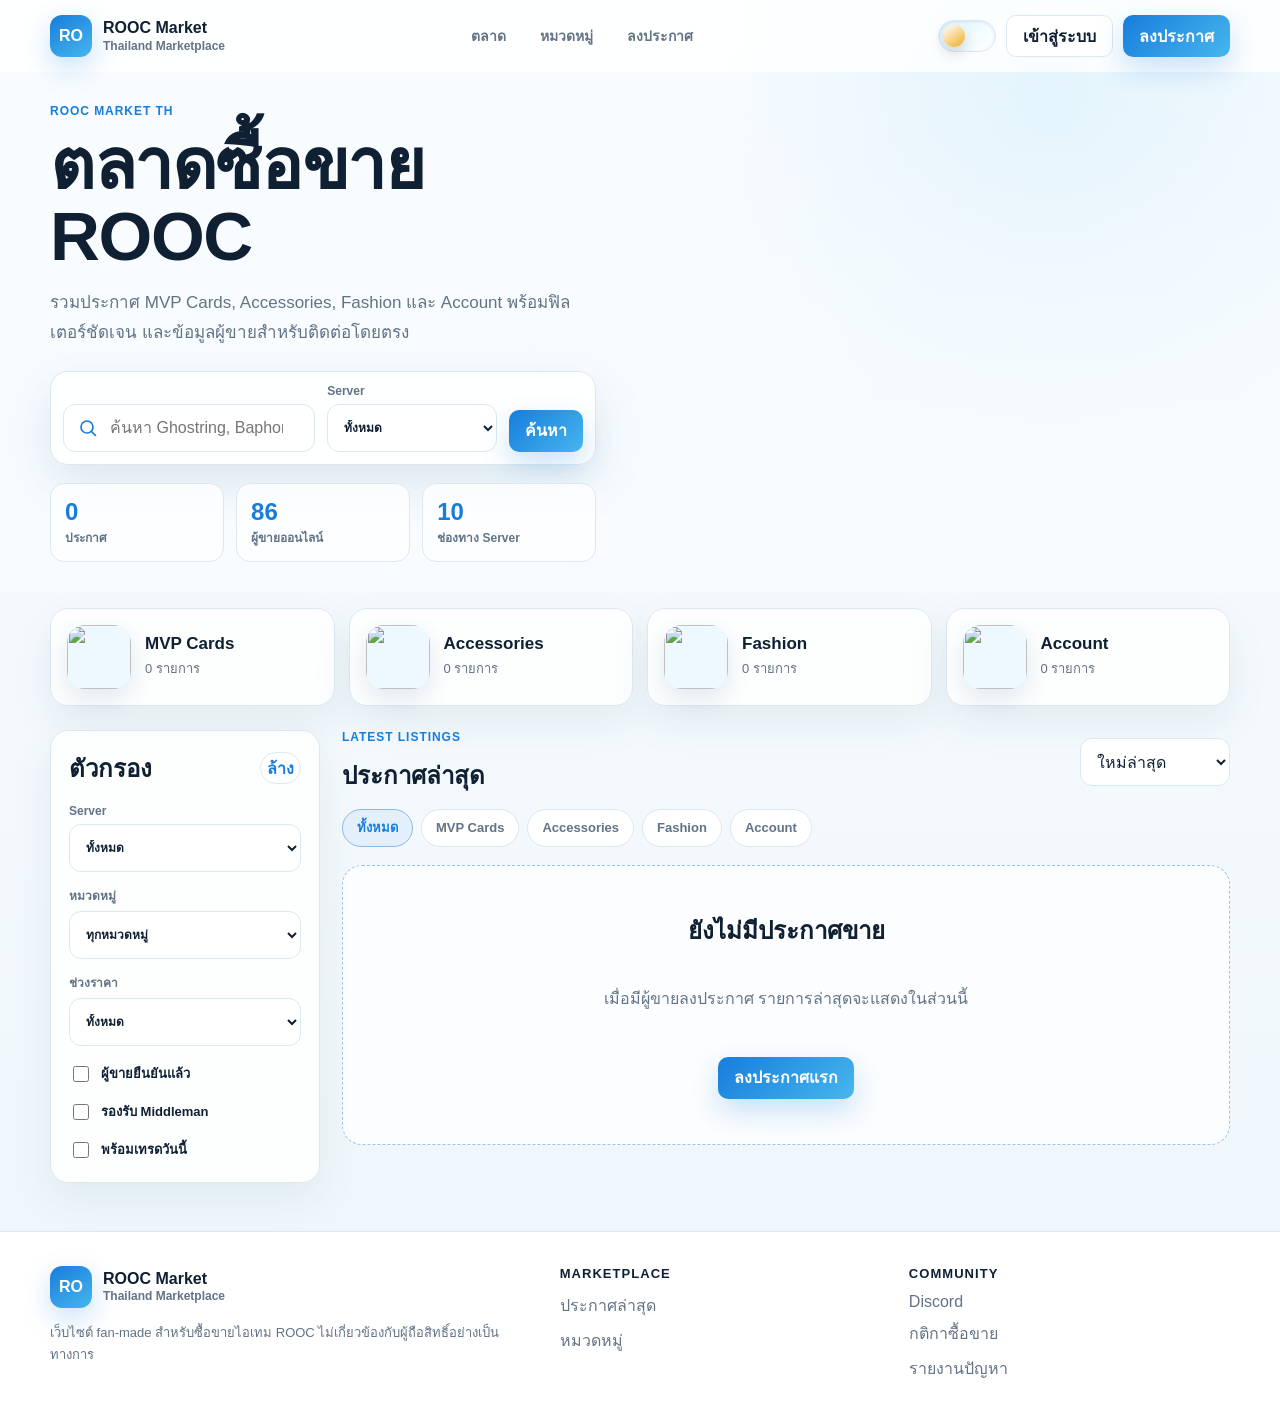
==== index.html @ ad2dd891 "Add files via upload" ====
<!doctype html>
<html lang="th">
  <head>
    <meta charset="UTF-8" />
    <meta name="viewport" content="width=device-width, initial-scale=1.0" />
    <meta
      name="description"
      content="ROOC Market TH ตลาดกลางซื้อขายไอเทม Ragnarok Origin Classic สำหรับผู้เล่นไทย"
    />
    <title>ROOC Market TH</title>
    <link rel="stylesheet" href="styles.css" />
    <script src="https://cdn.jsdelivr.net/npm/@supabase/supabase-js@2"></script>
    <script src="supabase-config.js"></script>
  </head>
  <body>
    <header class="site-header">
      <nav class="shell nav">
        <a class="brand" href="#" aria-label="ROOC Market TH">
          <span class="brand-mark">RO</span>
          <span>
            <strong>ROOC Market</strong>
            <small>Thailand Marketplace</small>
          </span>
        </a>

        <div class="nav-links" aria-label="เมนูหลัก">
          <a href="#market">ตลาด</a>
          <a href="#categories">หมวดหมู่</a>
          <a href="post.html">ลงประกาศ</a>
          <a class="my-listings-link" href="my-listings.html" hidden>ประกาศของฉัน</a>
          <a class="admin-link" href="admin.html" hidden>Admin</a>
        </div>

        <div class="nav-actions">
          <label class="theme-switch" aria-label="สลับโหมดสว่างและมืด">
            <input id="themeToggle" type="checkbox" />
            <span class="switch-track">
              <span class="switch-ball"></span>
            </span>
          </label>
          <a class="btn btn-light auth-link" href="login.html">เข้าสู่ระบบ</a>
          <a class="btn btn-primary" href="post.html">ลงประกาศ</a>
        </div>
      </nav>
    </header>

    <main>
      <section class="hero">
        <div class="shell hero-grid">
          <div class="hero-copy">
            <p class="eyebrow">ROOC Market TH</p>
            <h1>ตลาดซื้อขาย ROOC</h1>
            <p class="lead">
              รวมประกาศ MVP Cards, Accessories, Fashion และ Account พร้อมฟิลเตอร์ชัดเจน
              และข้อมูลผู้ขายสำหรับติดต่อโดยตรง
            </p>

            <form class="search-card" action="#" aria-label="ค้นหาประกาศ">
              <div class="search-input">
                <svg viewBox="0 0 24 24" aria-hidden="true">
                  <path d="m21 21-4.4-4.4M10.8 18a7.2 7.2 0 1 1 0-14.4 7.2 7.2 0 0 1 0 14.4Z" />
                </svg>
                <input id="marketSearch" type="search" placeholder="ค้นหา Ghostring, Baphomet, Angel Wing..." />
              </div>

              <label>
                Server
                <select id="heroServerFilter">
                  <option>ทั้งหมด</option>
                  <option>Prontera 1</option>
                  <option>Prontera 2</option>
                  <option>Prontera 3</option>
                  <option>Prontera 4</option>
                  <option>Prontera 5</option>
                  <option>Prontera 6</option>
                  <option>Prontera 7</option>
                  <option>Prontera 8</option>
                  <option>Prontera 9</option>
                  <option>Prontera 10</option>
                  <option>Geffen 1</option>
                  <option>Geffen 2</option>
                  <option>Geffen 3</option>
                  <option>Geffen 4</option>
                  <option>Geffen 5</option>
                  <option>Geffen 6</option>
                  <option>Geffen 7</option>
                  <option>Geffen 8</option>
                  <option>Geffen 9</option>
                  <option>Geffen 10</option>
                </select>
              </label>

              <button class="btn btn-primary" type="submit">ค้นหา</button>
            </form>

            <div class="trust-row" aria-label="สถิติตลาด">
              <div>
                <strong id="totalListingCount">0</strong>
                <span>ประกาศ</span>
              </div>
              <div>
                <strong>86</strong>
                <span>ผู้ขายออนไลน์</span>
              </div>
              <div>
                <strong>10</strong>
                <span>ช่องทาง Server</span>
              </div>
            </div>
          </div>

          <div class="hero-art" aria-hidden="true"></div>
        </div>
      </section>

      <section class="shell sold-strip" id="soldListings" aria-label="รายการที่ขายออกแล้ว" hidden>
        <div class="sold-strip-head">
          <div>
            <p class="eyebrow">Sold Listings</p>
            <h2>ขายออกแล้ว</h2>
          </div>
          <span id="soldListingCount">0 รายการ</span>
        </div>
        <div class="sold-scroller" id="soldListingScroller"></div>
      </section>

      <section class="shell category-row" id="categories" aria-label="หมวดหมู่สินค้า">
        <article>
          <span class="category-icon">
            <img src="assets/category-icons/mvp-c.png" alt="" />
          </span>
          <div>
            <h2>MVP Cards</h2>
            <p><span id="mvpListingCount">0</span> รายการ</p>
          </div>
        </article>
        <article>
          <span class="category-icon">
            <img src="assets/category-icons/accessories-a.png" alt="" />
          </span>
          <div>
            <h2>Accessories</h2>
            <p><span id="accessoriesListingCount">0</span> รายการ</p>
          </div>
        </article>
        <article>
          <span class="category-icon">
            <img src="assets/category-icons/fashion-c.png" alt="" />
          </span>
          <div>
            <h2>Fashion</h2>
            <p><span id="fashionListingCount">0</span> รายการ</p>
          </div>
        </article>
        <article>
          <span class="category-icon">
            <img src="assets/category-icons/account-b.png" alt="" />
          </span>
          <div>
            <h2>Account</h2>
            <p><span id="accountListingCount">0</span> รายการ</p>
          </div>
        </article>
      </section>

      <section class="shell market-layout" id="market">
        <aside class="filters">
          <div class="panel-head">
            <h2>ตัวกรอง</h2>
            <button id="resetFilters" type="button">ล้าง</button>
          </div>

          <label>
            Server
            <select id="sidebarServerFilter">
              <option>ทั้งหมด</option>
              <option>Prontera 1</option>
              <option>Prontera 2</option>
              <option>Prontera 3</option>
              <option>Prontera 4</option>
              <option>Prontera 5</option>
              <option>Prontera 6</option>
              <option>Prontera 7</option>
              <option>Prontera 8</option>
              <option>Prontera 9</option>
              <option>Prontera 10</option>
              <option>Geffen 1</option>
              <option>Geffen 2</option>
              <option>Geffen 3</option>
              <option>Geffen 4</option>
              <option>Geffen 5</option>
              <option>Geffen 6</option>
              <option>Geffen 7</option>
              <option>Geffen 8</option>
              <option>Geffen 9</option>
              <option>Geffen 10</option>
            </select>
          </label>

          <label>
            หมวดหมู่
            <select id="categoryFilter">
              <option value="all">ทุกหมวดหมู่</option>
              <option value="mvp">MVP Cards</option>
              <option value="accessories">Accessories</option>
              <option value="fashion">Fashion</option>
              <option value="account">Account</option>
            </select>
          </label>

          <label>
            ช่วงราคา
            <select id="priceFilter">
              <option value="all">ทั้งหมด</option>
              <option value="under-1000">ต่ำกว่า ฿1,000</option>
              <option value="1000-3000">฿1,000 - ฿3,000</option>
              <option value="over-3000">มากกว่า ฿3,000</option>
            </select>
          </label>

          <div class="check-list">
            <label><input id="verifiedFilter" type="checkbox" /> ผู้ขายยืนยันแล้ว</label>
            <label><input id="middlemanFilter" type="checkbox" /> รองรับ Middleman</label>
            <label><input id="readyFilter" type="checkbox" /> พร้อมเทรดวันนี้</label>
          </div>
        </aside>

        <section class="listings">
          <div class="section-head">
            <div>
              <p class="eyebrow">Latest Listings</p>
              <h2>ประกาศล่าสุด</h2>
            </div>
            <select id="sortFilter" aria-label="เรียงลำดับ">
              <option value="newest">ใหม่ล่าสุด</option>
              <option value="price-low">ราคาต่ำสุด</option>
              <option value="price-high">ราคาสูงสุด</option>
            </select>
          </div>

          <div class="market-tabs" aria-label="เลือกหมวดประกาศ">
            <button class="is-active" type="button" data-category="all">ทั้งหมด</button>
            <button type="button" data-category="mvp">MVP Cards</button>
            <button type="button" data-category="accessories">Accessories</button>
            <button type="button" data-category="fashion">Fashion</button>
            <button type="button" data-category="account">Account</button>
          </div>

          <div class="listing-grid" id="latestListingGrid"></div>

          <div class="empty-state" id="latestEmptyState">
            <h3>ยังไม่มีประกาศขาย</h3>
            <p>เมื่อมีผู้ขายลงประกาศ รายการล่าสุดจะแสดงในส่วนนี้</p>
            <a class="btn btn-primary" href="post.html">ลงประกาศแรก</a>
          </div>
        </section>
      </section>

          </main>

    <div class="contact-modal" id="sellerContactModal" hidden>
      <div class="contact-modal-backdrop" data-close-contact></div>
      <section class="contact-modal-card" role="dialog" aria-modal="true" aria-labelledby="sellerContactTitle">
        <button class="contact-modal-close" type="button" data-close-contact aria-label="ปิด">×</button>
        <p class="eyebrow">Seller Contact</p>
        <h2 id="sellerContactTitle">ติดต่อผู้ขาย</h2>
        <div class="contact-modal-item">
          <span>รายการ</span>
          <strong id="sellerContactItem">-</strong>
        </div>
        <div class="contact-modal-item">
          <span>Discord / ช่องทางติดต่อ</span>
          <a class="seller-profile-button" id="sellerContactLink" href="#" target="_blank" rel="noopener">เปิดโปรไฟล์ผู้ขาย</a>
          <strong id="sellerContactValue">-</strong>
        </div>
        <p id="sellerContactNote">ติดต่อผู้ขายโดยตรง และใช้ Middleman สำหรับดีลราคาสูง</p>
      </section>
    </div>

    <footer class="footer">
      <div class="shell footer-grid">
        <div>
          <a class="brand" href="#" aria-label="ROOC Market TH">
            <span class="brand-mark">RO</span>
            <span>
              <strong>ROOC Market</strong>
              <small>Thailand Marketplace</small>
            </span>
          </a>
          <p>เว็บไซต์ fan-made สำหรับซื้อขายไอเทม ROOC ไม่เกี่ยวข้องกับผู้ถือสิทธิ์อย่างเป็นทางการ</p>
        </div>
        <div>
          <h2>Marketplace</h2>
          <a href="#market">ประกาศล่าสุด</a>
          <a href="#categories">หมวดหมู่</a>
        </div>
        <div>
          <h2>Community</h2>
          <a href="#">Discord</a>
          <a href="#">กติกาซื้อขาย</a>
          <a href="#">รายงานปัญหา</a>
        </div>
      </div>
    </footer>
    <script>
      const categoryLabels = {
        mvp: "MVP Cards",
        accessories: "Accessories",
        fashion: "Fashion",
        account: "Account"
      };
      const appConfig = window.ROOC_SUPABASE || {};

      function getSupabaseClient() {
        const canUseSupabase = Boolean(appConfig.url && appConfig.anonKey && window.supabase);
        return canUseSupabase ? window.supabase.createClient(appConfig.url, appConfig.anonKey) : null;
      }

      async function fetchListingsFromRest(params = "select=*&active=eq.true&order=created_at.desc") {
        if (!appConfig.url || !appConfig.anonKey) {
          throw new Error("Supabase config is missing");
        }

        const response = await fetch(`${appConfig.url}/rest/v1/marketplace_listings?${params}`, {
          headers: {
            apikey: appConfig.anonKey,
            Authorization: `Bearer ${appConfig.anonKey}`
          }
        });

        if (!response.ok) {
          const detail = await response.text();
          throw new Error(detail || `Supabase REST error ${response.status}`);
        }

        return response.json();
      }

      function escapeHtml(value) {
        return String(value || "")
          .replace(/&/g, "&amp;")
          .replace(/</g, "&lt;")
          .replace(/>/g, "&gt;")
          .replace(/"/g, "&quot;")
          .replace(/'/g, "&#039;");
      }

      async function loadListingCounts(client) {
        const targets = {
          mvp: document.querySelector("#mvpListingCount"),
          accessories: document.querySelector("#accessoriesListingCount"),
          fashion: document.querySelector("#fashionListingCount"),
          account: document.querySelector("#accountListingCount")
        };
        const totalTarget = document.querySelector("#totalListingCount");

        try {
          let data = [];
          let error = null;
          if (client) {
            const result = await client
              .from("marketplace_listings")
              .select("category")
              .eq("active", true);
            data = result.data;
            error = result.error;
          } else {
            data = await fetchListingsFromRest("select=category&active=eq.true");
          }

          if (error) {
            console.warn("ROOC count load through supabase-js failed, trying REST:", error);
            data = await fetchListingsFromRest("select=category&active=eq.true");
          }

          if (client && (!data || !data.length)) {
            data = await fetchListingsFromRest("select=category&active=eq.true");
          }

          if (!data) return;

          const counts = { mvp: 0, accessories: 0, fashion: 0, account: 0 };
          data.forEach((listing) => {
            if (counts[listing.category] !== undefined) counts[listing.category] += 1;
          });

          Object.entries(targets).forEach(([category, target]) => {
            if (target) target.textContent = counts[category].toLocaleString("th-TH");
          });

          if (totalTarget) {
            totalTarget.textContent = data.length.toLocaleString("th-TH");
          }
        } catch (_error) {
          // Keep zero counts when Supabase is not reachable.
        }
      }

      async function loadLatestListings(client) {
        const grid = document.querySelector("#latestListingGrid");
        const emptyState = document.querySelector("#latestEmptyState");
        if (!grid || !emptyState) return;

        try {
          let data = [];
          let error = null;
          if (client) {
            const result = await client
              .from("marketplace_listings")
              .select("*")
              .eq("active", true)
              .order("created_at", { ascending: false })
              .limit(12);
            data = result.data;
            error = result.error;
          } else {
            data = await fetchListingsFromRest("select=*&active=eq.true&order=created_at.desc&limit=12");
          }

          if (error) {
            console.warn("ROOC listing load through supabase-js failed, trying REST:", error);
            data = await fetchListingsFromRest("select=*&active=eq.true&order=created_at.desc&limit=12");
          }

          if (client && (!data || !data.length)) {
            data = await fetchListingsFromRest("select=*&active=eq.true&order=created_at.desc&limit=12");
          }

          if (!data || !data.length) {
            grid.innerHTML = "";
            emptyState.hidden = false;
            emptyState.querySelector("h3").textContent = "ยังไม่มีประกาศขาย";
            emptyState.querySelector("p").textContent = "ไม่พบรายการที่ active = true ใน Supabase";
            console.info("ROOC listings loaded 0 rows");
            return;
          }

          console.info(`ROOC listings loaded ${data.length} rows`);

          grid.innerHTML = data.map((listing) => {
            const mediaClass = listing.category === "mvp" ? "item-media card-media" : "item-media";
            const title = listing.title || listing.item_name || "ประกาศขาย";
            const contact = listing.contact || "";
            const badges = [
              `<span>${escapeHtml(listing.server_name || "ทั้งหมด")}</span>`,
              listing.verified_seller ? '<span class="verified">Verified</span>' : "",
              listing.ready_today ? '<span class="fast">Fast Deal</span>' : "",
              listing.category === "mvp" ? '<span class="mvp">MVP</span>' : ""
            ].filter(Boolean).join("");
            const description = listing.middleman
              ? `${listing.description || ""} · รองรับ Middleman`
              : listing.description || "";

            return `
              <article class="listing-card">
                <div class="${mediaClass}">
                  <img src="${escapeHtml(listing.image_url || "assets/category-icons/mvp-c.png")}" alt="" />
                </div>
                <div class="listing-meta">${badges}</div>
                <h3>${escapeHtml(title)}</h3>
                <p>${escapeHtml(description)}</p>
                <div class="price-row">
                  <strong>฿ ${escapeHtml(listing.price_text || "0")}</strong>
                  <button class="btn btn-small contact-seller-button" type="button" data-title="${escapeHtml(title)}" data-contact="${escapeHtml(contact)}">ติดต่อผู้ขาย</button>
                </div>
              </article>
            `;
          }).join("");

          emptyState.hidden = true;
        } catch (_error) {
          grid.innerHTML = "";
          emptyState.hidden = false;
          emptyState.querySelector("h3").textContent = "โหลดประกาศไม่สำเร็จ";
          emptyState.querySelector("p").textContent = _error.message || "เกิดข้อผิดพลาดระหว่างเชื่อมต่อ Supabase";
          console.error("ROOC listings unexpected error:", _error);
        }
      }

      const supabaseClient = getSupabaseClient();

      const sellerContactModal = document.querySelector("#sellerContactModal");
      const sellerContactItem = document.querySelector("#sellerContactItem");
      const sellerContactValue = document.querySelector("#sellerContactValue");
      const sellerContactLink = document.querySelector("#sellerContactLink");

      function getContactProfileUrl(contact) {
        const value = String(contact || "").trim();
        if (!value) return "";
        if (/^https?:\/\//i.test(value)) return value;
        if (/^\d{16,22}$/.test(value)) return `https://discord.com/users/${value}`;
        const discordUserMatch = value.match(/(?:discord(?:app)?\.com\/users\/)(\d{16,22})/i);
        if (discordUserMatch) return `https://discord.com/users/${discordUserMatch[1]}`;
        return "";
      }

      function openSellerContact(title, contact, profileUrlOverride = "") {
        if (!sellerContactModal || !sellerContactItem || !sellerContactValue || !sellerContactLink) return;
        const profileUrl = profileUrlOverride || getContactProfileUrl(contact);
        sellerContactItem.textContent = title || "ประกาศขาย";
        sellerContactValue.textContent = profileUrl
          ? "กดปุ่มด้านบนเพื่อไปหน้าโปรไฟล์ผู้ขาย"
          : (contact || "ผู้ขายยังไม่ได้ระบุช่องทางติดต่อ");
        sellerContactLink.hidden = !profileUrl;
        sellerContactLink.href = profileUrl || "#";
        sellerContactModal.hidden = false;
        document.body.classList.add("modal-open");
      }

      function closeSellerContact() {
        if (!sellerContactModal) return;
        sellerContactModal.hidden = true;
        document.body.classList.remove("modal-open");
      }

      document.addEventListener("click", (event) => {
        const contactButton = event.target.closest(".contact-seller-button");
        if (contactButton) {
          openSellerContact(contactButton.dataset.title, contactButton.dataset.contact, contactButton.dataset.profileUrl);
          return;
        }

        if (event.target.closest("[data-close-contact]")) {
          closeSellerContact();
        }
      });

      document.addEventListener("keydown", (event) => {
        if (event.key === "Escape" && sellerContactModal && !sellerContactModal.hidden) closeSellerContact();
      });

      async function syncAuthLink() {
        const authLink = document.querySelector(".auth-link");
        const adminLink = document.querySelector(".admin-link");
        if (!authLink || !supabaseClient) return;
        const { data } = await supabaseClient.auth.getSession();
        if (data.session) {
          authLink.textContent = getDiscordDisplayName(data.session);
          authLink.href = "login.html";
        }
        if (adminLink) adminLink.hidden = !isAdminSession(data.session);
      }

      function getDiscordDisplayName(session) {
        const user = session?.user || {};
        const identityData = user.identities?.find((identity) => identity.provider === "discord")?.identity_data || {};
        return user.user_metadata?.full_name ||
          user.user_metadata?.name ||
          user.user_metadata?.preferred_username ||
          identityData.full_name ||
          identityData.name ||
          identityData.preferred_username ||
          user.email ||
          "Discord";
      }

      function isAdminSession(session) {
        if (!session) return false;
        const user = session.user || {};
        const email = (user.email || user.user_metadata?.email || user.identities?.[0]?.identity_data?.email || "").toLowerCase();
        const identities = user.identities || [];
        const discordIds = identities
          .filter((identity) => identity.provider === "discord")
          .map((identity) => identity.identity_data?.sub || identity.id)
          .filter(Boolean);
        return (appConfig.adminUserIds || []).includes(user.id) ||
          (appConfig.adminEmails || []).map((entry) => entry.toLowerCase()).includes(email) ||
          discordIds.some((id) => (appConfig.adminDiscordIds || []).includes(id));
      }

      syncAuthLink();
      if (supabaseClient) supabaseClient.auth.onAuthStateChange(() => syncAuthLink());

      const themeToggle = document.querySelector("#themeToggle");
      const savedTheme = localStorage.getItem("theme");
      const prefersDark = window.matchMedia("(prefers-color-scheme: dark)").matches;
      const activeTheme = savedTheme || (prefersDark ? "dark" : "light");

      document.documentElement.dataset.theme = activeTheme;
      themeToggle.checked = activeTheme === "dark";

      themeToggle.addEventListener("change", () => {
        const nextTheme = themeToggle.checked ? "dark" : "light";
        document.documentElement.dataset.theme = nextTheme;
        localStorage.setItem("theme", nextTheme);
      });
    </script>
  </body>
</html>
---- styles.css ----
:root {
  --bg: #f4f9fc;
  --paper: #ffffff;
  --paper-soft: #eef7fb;
  --ink: #102033;
  --muted: #637386;
  --line: #dce8ef;
  --blue: #177ddc;
  --blue-2: #46b6ee;
  --aqua: #dff6ff;
  --gold: #f0ad24;
  --green: #18a66a;
  --shadow: 0 18px 50px rgba(26, 83, 124, 0.13);
}

:root[data-theme="dark"] {
  --bg: #08111c;
  --paper: #101b2a;
  --paper-soft: #16263a;
  --ink: #f4f9ff;
  --muted: #9fb3c8;
  --line: #263a50;
  --blue: #55b8ff;
  --blue-2: #238ce0;
  --aqua: #102c40;
  --gold: #f3b73a;
  --green: #45d695;
  --shadow: 0 18px 50px rgba(0, 0, 0, 0.28);
}

* {
  box-sizing: border-box;
}

html {
  scroll-behavior: smooth;
}

body {
  margin: 0;
  min-width: 320px;
  background:
    radial-gradient(circle at 82% 8%, rgba(70, 182, 238, 0.18), transparent 24rem),
    linear-gradient(180deg, #f8fcff 0%, var(--bg) 45%, #eef6fb 100%);
  color: var(--ink);
  font-family: "Segoe UI", Tahoma, Arial, sans-serif;
  letter-spacing: 0;
}

:root[data-theme="dark"] body {
  background:
    radial-gradient(circle at 82% 8%, rgba(85, 184, 255, 0.16), transparent 24rem),
    linear-gradient(180deg, #07101b 0%, var(--bg) 48%, #060c14 100%);
}

button,
input,
select {
  font: inherit;
}

button {
  cursor: pointer;
}

a {
  color: inherit;
}

button:focus-visible,
input:focus-visible,
select:focus-visible,
a:focus-visible {
  outline: 3px solid rgba(23, 125, 220, 0.24);
  outline-offset: 3px;
}

.shell {
  width: min(1180px, calc(100% - 32px));
  margin: 0 auto;
}

.site-header {
  position: sticky;
  top: 0;
  z-index: 20;
  border-bottom: 0;
  background: rgba(255, 255, 255, 0.86);
  backdrop-filter: blur(18px);
}

:root[data-theme="dark"] .site-header {
  background: rgba(8, 17, 28, 0.86);
}

.nav {
  display: grid;
  grid-template-columns: auto 1fr auto;
  gap: 24px;
  align-items: center;
  min-height: 72px;
}

.brand {
  display: inline-flex;
  gap: 11px;
  align-items: center;
  min-width: max-content;
  color: var(--ink);
  text-decoration: none;
}

.brand-mark {
  display: grid;
  width: 42px;
  height: 42px;
  place-items: center;
  border-radius: 12px;
  background: linear-gradient(145deg, var(--blue), var(--blue-2));
  color: #fff;
  font-weight: 900;
  box-shadow: 0 10px 28px rgba(23, 125, 220, 0.24);
}

.brand strong,
.brand small {
  display: block;
  line-height: 1.05;
}

.brand strong {
  font-size: 16px;
}

.brand small {
  margin-top: 3px;
  color: var(--muted);
  font-size: 12px;
  font-weight: 700;
}

.nav-links {
  display: flex;
  gap: 6px;
  justify-content: center;
}

.nav-links a {
  min-height: 38px;
  border-radius: 999px;
  padding: 9px 14px;
  color: var(--muted);
  font-size: 14px;
  font-weight: 800;
  text-decoration: none;
}

.nav-links a:hover {
  background: var(--paper-soft);
  color: var(--blue);
}

.nav-actions {
  display: flex;
  gap: 10px;
  align-items: center;
}

.user-menu {
  position: relative;
}

.user-menu-trigger {
  display: inline-flex;
  align-items: center;
  gap: 9px;
  min-height: 42px;
  border: 1px solid var(--line);
  border-radius: 12px;
  background: var(--paper-soft);
  color: var(--text);
  cursor: pointer;
  font-weight: 900;
  padding: 5px 12px 5px 6px;
}

.user-menu-trigger img {
  width: 30px;
  height: 30px;
  border: 1px solid var(--line);
  border-radius: 999px;
  object-fit: cover;
}

.user-menu-trigger span {
  min-width: 0;
  overflow: hidden;
  text-overflow: ellipsis;
  white-space: nowrap;
}

.user-menu-trigger strong {
  display: inline-grid;
  place-items: center;
  width: 22px;
  height: 22px;
  flex: 0 0 22px;
  border-radius: 999px;
  background: rgba(247, 181, 0, 0.18);
  color: #f7b500;
  font-size: 14px;
  line-height: 1;
}

.user-menu-trigger svg {
  width: 16px;
  height: 16px;
  fill: none;
  stroke: currentColor;
  stroke-width: 2.4;
}

.user-menu-panel {
  position: absolute;
  top: calc(100% + 8px);
  right: 0;
  z-index: 30;
  min-width: 190px;
  overflow: hidden;
  border: 1px solid var(--line);
  border-radius: 14px;
  background: var(--paper);
  box-shadow: 0 22px 60px rgba(0, 0, 0, 0.28);
  padding: 6px;
}

.user-menu-panel a,
.user-menu-panel button {
  display: flex;
  width: 100%;
  align-items: center;
  border: 0;
  border-radius: 10px;
  background: transparent;
  color: var(--text);
  cursor: pointer;
  font: inherit;
  font-weight: 800;
  padding: 11px 12px;
  text-align: left;
  text-decoration: none;
}

.user-menu-panel a:hover,
.user-menu-panel button:hover {
  background: var(--paper-soft);
}

.user-menu-panel .premium-link {
  color: #f7b500;
}

.user-menu-panel button {
  color: #ff6f7d;
}

.btn {
  display: inline-flex;
  align-items: center;
  justify-content: center;
  min-height: 42px;
  border: 0;
  border-radius: 10px;
  padding: 0 16px;
  font-weight: 900;
  text-decoration: none;
  white-space: nowrap;
  transition:
    transform 160ms ease,
    box-shadow 160ms ease;
}

.btn:hover {
  transform: translateY(-1px);
}

.btn-primary {
  background: linear-gradient(135deg, var(--blue), var(--blue-2));
  color: #fff;
  box-shadow: 0 12px 28px rgba(23, 125, 220, 0.22);
}

.btn-light {
  border: 1px solid var(--line);
  background: var(--paper);
  color: var(--ink);
}

.theme-switch {
  display: inline-flex;
  align-items: center;
  min-height: 42px;
}

.theme-switch input {
  position: absolute;
  opacity: 0;
  pointer-events: none;
}

.switch-track {
  position: relative;
  display: block;
  width: 58px;
  height: 32px;
  border: 1px solid var(--line);
  border-radius: 999px;
  background: linear-gradient(135deg, #dff6ff, #ffffff);
  box-shadow: inset 0 1px 3px rgba(16, 32, 51, 0.1);
  transition: background 180ms ease, border-color 180ms ease;
}

.switch-ball {
  position: absolute;
  left: 4px;
  top: 4px;
  width: 22px;
  height: 22px;
  border-radius: 50%;
  background: linear-gradient(145deg, #ffffff, var(--gold));
  box-shadow: 0 6px 14px rgba(16, 32, 51, 0.18);
  transition: transform 180ms ease, background 180ms ease;
}

.theme-switch input:checked + .switch-track {
  background: linear-gradient(135deg, #102033, var(--blue));
}

.theme-switch input:checked + .switch-track .switch-ball {
  background: linear-gradient(145deg, #dff6ff, #55b8ff);
  transform: translateX(26px);
}

.theme-switch input:focus-visible + .switch-track {
  outline: 3px solid rgba(23, 125, 220, 0.24);
  outline-offset: 3px;
}

.btn-secondary {
  width: 100%;
  background: #0d5fa7;
  color: #fff;
}

.btn-small {
  min-height: 36px;
  padding: 0 13px;
  background: var(--paper-soft);
  color: var(--blue);
}

.btn-sold {
  border-color: rgba(239, 68, 68, 0.34);
  background: rgba(239, 68, 68, 0.14);
  color: #ff8b8b;
}

.hero {
  position: relative;
  overflow: hidden;
  padding: 24px 0 22px;
  background:
    linear-gradient(90deg, rgba(248, 252, 255, 0.98) 0%, rgba(248, 252, 255, 0.88) 43%, rgba(248, 252, 255, 0.2) 70%),
    linear-gradient(180deg, rgba(248, 252, 255, 0.18), rgba(248, 252, 255, 0.9)),
    url("assets/hero-rooc.png");
  background-position: center right;
  background-size: cover;
  border-bottom: 0;
}

:root[data-theme="dark"] .hero {
  background:
    linear-gradient(90deg, rgba(8, 17, 28, 0.96) 0%, rgba(8, 17, 28, 0.84) 43%, rgba(8, 17, 28, 0.24) 74%),
    linear-gradient(180deg, rgba(8, 17, 28, 0.2), rgba(8, 17, 28, 0.92)),
    url("assets/hero-rooc.png");
  background-position: center right;
  background-size: cover;
}

.hero-grid {
  display: grid;
  grid-template-columns: minmax(0, 0.95fr) minmax(280px, 1.05fr);
  gap: 30px;
  align-items: center;
  min-height: 330px;
}

.hero-copy {
  position: relative;
  z-index: 2;
  padding: 8px 0;
}

.eyebrow {
  margin: 0 0 12px;
  color: var(--blue);
  font-size: 12px;
  font-weight: 900;
  letter-spacing: 0.08em;
  text-transform: uppercase;
}

h1,
h2,
h3,
p {
  margin-top: 0;
}

h1 {
  max-width: 680px;
  margin-bottom: 16px;
  font-size: clamp(38px, 5.4vw, 70px);
  line-height: 1.03;
  letter-spacing: -0.02em;
}

.lead {
  max-width: 610px;
  margin-bottom: 24px;
  color: var(--muted);
  font-size: 17px;
  line-height: 1.72;
}

.search-card {
  display: grid;
  grid-template-columns: minmax(0, 1fr) 170px auto;
  gap: 12px;
  align-items: end;
  max-width: 840px;
  padding: 12px;
  border: 1px solid var(--line);
  border-radius: 18px;
  background: color-mix(in srgb, var(--paper) 92%, transparent);
  box-shadow: var(--shadow);
}

.search-input {
  display: flex;
  gap: 10px;
  align-items: center;
  height: 48px;
  border: 1px solid var(--line);
  border-radius: 12px;
  background: var(--paper);
  padding: 0 14px;
}

.search-input svg {
  width: 20px;
  height: 20px;
  flex: 0 0 auto;
  fill: none;
  stroke: var(--blue);
  stroke-linecap: round;
  stroke-linejoin: round;
  stroke-width: 2;
}

.search-input input {
  width: 100%;
  min-width: 0;
  border: 0;
  outline: 0;
  color: var(--ink);
}

.search-card label,
.filters label {
  display: block;
  color: var(--muted);
  font-size: 12px;
  font-weight: 900;
}

.search-card select,
.filters select,
.section-head select {
  width: 100%;
  height: 48px;
  margin-top: 6px;
  border: 1px solid var(--line);
  border-radius: 12px;
  background: var(--paper);
  color: var(--ink);
  padding: 0 12px;
}

.trust-row {
  display: grid;
  grid-template-columns: repeat(3, minmax(0, 1fr));
  gap: 12px;
  max-width: 560px;
  margin-top: 18px;
}

.trust-row div {
  border: 1px solid var(--line);
  border-radius: 14px;
  background: color-mix(in srgb, var(--paper) 76%, transparent);
  padding: 14px;
}

.trust-row strong,
.trust-row span {
  display: block;
}

.trust-row strong {
  color: var(--blue);
  font-size: 24px;
}

.trust-row span {
  margin-top: 2px;
  color: var(--muted);
  font-size: 12px;
  font-weight: 800;
}

.hero-art {
  position: relative;
  min-height: 330px;
  pointer-events: none;
}

.category-row {
  display: grid;
  grid-template-columns: repeat(4, minmax(0, 1fr));
  gap: 14px;
  margin-top: 16px;
  margin-bottom: 24px;
}

.sold-strip[hidden] {
  display: none;
}

.sold-strip {
  margin-top: 14px;
  margin-bottom: 16px;
}

.sold-strip-head {
  display: flex;
  align-items: end;
  justify-content: space-between;
  gap: 16px;
  margin-bottom: 10px;
}

.sold-strip-head h2 {
  margin: 2px 0 0;
  font-size: 20px;
}

.sold-strip-head span {
  color: var(--muted);
  font-size: 13px;
  font-weight: 800;
}

.sold-scroller {
  overflow: hidden;
  -webkit-mask-image: linear-gradient(90deg, transparent, #000 24px, #000 calc(100% - 24px), transparent);
  mask-image: linear-gradient(90deg, transparent, #000 24px, #000 calc(100% - 24px), transparent);
}

.sold-track {
  display: flex;
  width: max-content;
  min-width: 100%;
  gap: 12px;
  animation: soldSlideLeft 32s linear infinite;
  will-change: transform;
}

.sold-scroller:hover .sold-track {
  animation-play-state: paused;
}

.sold-scroller.is-static .sold-track {
  animation: none;
}

@keyframes soldSlideLeft {
  from {
    transform: translateX(0);
  }

  to {
    transform: translateX(calc(-50% - 6px));
  }
}

@media (prefers-reduced-motion: reduce) {
  .sold-track {
    animation: none;
  }
}

.sold-scroller {
  overscroll-behavior-inline: contain;
  padding: 2px 2px 10px;
}

.sold-card {
  display: grid;
  grid-template-columns: 56px minmax(0, 1fr);
  gap: 10px;
  align-items: center;
  min-height: 78px;
  width: 220px;
  flex: 0 0 220px;
  border: 1px solid var(--line);
  border-radius: 16px;
  background: color-mix(in srgb, var(--paper) 78%, transparent);
  box-shadow: 0 12px 28px rgba(26, 83, 124, 0.08);
  opacity: .78;
  padding: 10px;
  scroll-snap-align: start;
}

.sold-card img {
  width: 56px;
  height: 56px;
  border: 1px solid var(--line);
  border-radius: 14px;
  background: var(--paper-soft);
  object-fit: cover;
  filter: grayscale(.22);
}

.sold-card h3 {
  margin: 0 0 4px;
  overflow: hidden;
  color: var(--text);
  font-size: 14px;
  text-overflow: ellipsis;
  white-space: nowrap;
}

.sold-card p {
  margin: 0;
  color: var(--muted);
  font-size: 12px;
}

.sold-card strong {
  display: inline-flex;
  margin-top: 6px;
  border-radius: 999px;
  background: rgba(239, 68, 68, 0.16);
  color: #ff8585;
  font-size: 11px;
  font-weight: 900;
  padding: 3px 8px;
}

.category-row article,
.filters,
.listing-card {
  border: 1px solid var(--line);
  border-radius: 18px;
  background: color-mix(in srgb, var(--paper) 86%, transparent);
  box-shadow: 0 16px 40px rgba(26, 83, 124, 0.08);
}

.category-row article {
  display: flex;
  gap: 14px;
  align-items: center;
  min-height: 96px;
  padding: 16px;
}

.category-row h2 {
  margin-bottom: 4px;
  font-size: 17px;
}

.category-row p {
  margin: 0;
  color: var(--muted);
  font-size: 13px;
}

.category-icon {
  position: relative;
  display: grid;
  width: 64px;
  height: 64px;
  place-items: center;
  flex: 0 0 auto;
  border-radius: 18px;
  overflow: hidden;
  background: #eef9ff;
  box-shadow: 0 10px 24px rgba(26, 83, 124, 0.12);
}

.market-layout {
  display: grid;
  grid-template-columns: 270px minmax(0, 1fr);
  gap: 22px;
  margin-bottom: 48px;
}

.filters {
  align-self: start;
  padding: 18px;
}

.panel-head,
.section-head {
  display: flex;
  justify-content: space-between;
  gap: 16px;
  align-items: center;
  margin-bottom: 16px;
}

.panel-head h2,
.section-head h2 {
  margin: 0;
  font-size: 24px;
}

.panel-head button {
  min-height: 32px;
  border: 1px solid var(--line);
  border-radius: 999px;
  background: var(--paper);
  color: var(--blue);
  font-weight: 900;
}

.filters label {
  margin-bottom: 14px;
}

.check-list {
  display: grid;
  gap: 10px;
  margin-top: 4px;
}

.check-list label {
  display: flex;
  gap: 9px;
  align-items: center;
  min-height: 28px;
  margin: 0;
  color: var(--ink);
  font-size: 13px;
}

.check-list input {
  width: 16px;
  height: 16px;
  accent-color: var(--blue);
}

.safe-card {
  margin-top: 18px;
  border-radius: 18px;
  background: linear-gradient(145deg, var(--aqua), var(--paper));
  padding: 18px;
}

.safe-card h2 {
  margin-bottom: 8px;
  font-size: 20px;
}

.safe-card p {
  margin-bottom: 16px;
  color: var(--muted);
  font-size: 13px;
  line-height: 1.6;
}

.section-head select {
  width: auto;
  min-width: 150px;
  margin: 0;
}

.market-tabs {
  display: flex;
  gap: 8px;
  margin: -2px 0 16px;
  overflow-x: auto;
  padding-bottom: 2px;
}

.market-tabs button {
  min-height: 38px;
  border: 1px solid var(--line);
  border-radius: 999px;
  background: var(--paper);
  color: var(--muted);
  padding: 0 14px;
  font-size: 13px;
  font-weight: 900;
  white-space: nowrap;
}

.market-tabs button.is-active,
.market-tabs button:hover {
  border-color: color-mix(in srgb, var(--blue) 42%, var(--line));
  background: color-mix(in srgb, var(--blue) 12%, var(--paper));
  color: var(--blue);
}

.listing-grid {
  display: grid;
  grid-template-columns: repeat(3, minmax(0, 1fr));
  gap: 14px;
}

.empty-state {
  display: grid;
  min-height: 280px;
  place-items: center;
  border: 1px dashed color-mix(in srgb, var(--blue) 34%, var(--line));
  border-radius: 20px;
  background: color-mix(in srgb, var(--paper) 72%, transparent);
  padding: 32px;
  text-align: center;
}

.empty-state[hidden] {
  display: none;
}

.empty-state h3 {
  margin-bottom: 8px;
  font-size: 24px;
}

.empty-state p {
  max-width: 420px;
  margin-bottom: 18px;
  color: var(--muted);
  line-height: 1.7;
}

.listing-card {
  overflow: hidden;
  padding: 12px;
}

.listing-seller {
  display: flex;
  align-items: center;
  gap: 8px;
  min-width: 0;
  margin-top: 10px;
}

.listing-seller img {
  width: 26px;
  height: 26px;
  flex: 0 0 26px;
  border: 1px solid var(--line);
  border-radius: 999px;
  background: var(--paper-soft);
  object-fit: cover;
}

.listing-seller span {
  min-width: 0;
  overflow: hidden;
  color: var(--muted);
  font-size: 13px;
  font-weight: 900;
  text-overflow: ellipsis;
  white-space: nowrap;
}

.listing-seller strong {
  display: inline-grid;
  place-items: center;
  width: 22px;
  height: 22px;
  flex: 0 0 22px;
  border-radius: 999px;
  background: rgba(247, 181, 0, 0.16);
  color: #f7b500;
  font-size: 14px;
  line-height: 1;
}

.item-media {
  display: grid;
  min-height: 156px;
  place-items: center;
  border: 1px solid color-mix(in srgb, var(--line) 78%, transparent);
  border-radius: 16px;
  background:
    linear-gradient(135deg, rgba(223, 246, 255, 0.86), rgba(255, 255, 255, 0.82)),
    radial-gradient(circle at 50% 20%, rgba(70, 182, 238, 0.22), transparent 8rem);
  overflow: hidden;
}

:root[data-theme="dark"] .item-media {
  background:
    linear-gradient(135deg, rgba(16, 44, 64, 0.92), rgba(16, 27, 42, 0.88)),
    radial-gradient(circle at 50% 20%, rgba(85, 184, 255, 0.18), transparent 8rem);
}

.item-media img {
  display: block;
  width: min(78%, 148px);
  max-height: 142px;
  object-fit: contain;
  filter: drop-shadow(0 12px 18px rgba(16, 32, 51, 0.16));
}

.card-media {
  min-height: 190px;
  background:
    linear-gradient(135deg, rgba(255, 247, 232, 0.78), rgba(223, 246, 255, 0.86)),
    radial-gradient(circle at 50% 20%, rgba(240, 173, 36, 0.2), transparent 8rem);
}

.card-media img {
  width: auto;
  height: 174px;
  max-height: none;
  border-radius: 8px;
}

.account-media {
  min-height: 156px;
  background:
    radial-gradient(circle at 50% 38%, rgba(255, 255, 255, 0.9) 0 2.8rem, transparent 2.9rem),
    linear-gradient(145deg, #dff6ff, #86cbf2);
}

.account-media span {
  display: grid;
  width: 86px;
  height: 86px;
  place-items: center;
  border-radius: 50%;
  background: linear-gradient(145deg, var(--blue), var(--blue-2));
  color: #fff;
  font-size: 28px;
  font-weight: 900;
  box-shadow: 0 18px 36px rgba(23, 125, 220, 0.28);
}

.listing-meta {
  display: flex;
  flex-wrap: wrap;
  gap: 7px;
  align-items: center;
  margin-top: 12px;
}

.listing-meta span {
  display: inline-flex;
  min-height: 24px;
  align-items: center;
  border-radius: 999px;
  background: var(--paper-soft);
  color: var(--blue);
  padding: 0 9px;
  font-size: 11px;
  font-weight: 900;
}

.listing-meta .verified {
  background: rgba(24, 166, 106, 0.12);
  color: var(--green);
}

.listing-meta .fast {
  background: rgba(240, 173, 36, 0.16);
  color: #b06f00;
}

.listing-meta .mvp {
  background: rgba(240, 70, 70, 0.14);
  color: #d24646;
}

.listing-card h3 {
  margin: 12px 0 6px;
  overflow-wrap: anywhere;
  font-size: 18px;
}

.listing-card p {
  min-height: 38px;
  margin-bottom: 12px;
  color: var(--muted);
  font-size: 13px;
  line-height: 1.45;
}

.price-row {
  display: flex;
  justify-content: space-between;
  gap: 12px;
  align-items: center;
}

.price-row strong {
  color: #d89000;
  font-size: 21px;
}

.contact-modal[hidden] {
  display: none;
}

.modal-open {
  overflow: hidden;
}

.contact-modal {
  position: fixed;
  inset: 0;
  z-index: 80;
  display: grid;
  place-items: center;
  padding: 22px;
}

.contact-modal-backdrop {
  position: absolute;
  inset: 0;
  background: rgba(2, 9, 18, 0.72);
  backdrop-filter: blur(10px);
  animation: modalBackdropIn 180ms ease-out both;
}

.contact-modal-card {
  position: relative;
  z-index: 1;
  width: min(430px, 100%);
  border: 1px solid var(--line);
  border-radius: 18px;
  background: color-mix(in srgb, var(--paper) 94%, transparent);
  box-shadow: 0 26px 80px rgba(0, 0, 0, 0.36);
  padding: 24px;
  transform-origin: 50% 58%;
  animation: modalCardIn 260ms cubic-bezier(.18, .9, .28, 1.12) both;
}

.contact-modal-card .eyebrow,
.contact-modal-card h2,
.contact-modal-item,
#sellerContactNote {
  animation: modalContentIn 260ms ease-out both;
}

.contact-modal-card h2 {
  animation-delay: 35ms;
}

.contact-modal-item:nth-of-type(1) {
  animation-delay: 70ms;
}

.contact-modal-item:nth-of-type(2) {
  animation-delay: 105ms;
}

#sellerContactNote {
  animation-delay: 140ms;
}

.contact-modal-close {
  position: absolute;
  top: 14px;
  right: 14px;
  width: 36px;
  height: 36px;
  border: 1px solid var(--line);
  border-radius: 12px;
  background: var(--paper-soft);
  color: var(--text);
  cursor: pointer;
  font-size: 24px;
  line-height: 1;
}

.contact-modal-card h2 {
  margin: 4px 0 18px;
  font-size: 28px;
}

.contact-modal-item {
  display: grid;
  gap: 6px;
  border: 1px solid var(--line);
  border-radius: 14px;
  background: var(--paper-soft);
  padding: 14px;
}

.contact-modal-item + .contact-modal-item {
  margin-top: 12px;
}

.contact-modal-item span {
  color: var(--muted);
  font-size: 12px;
  font-weight: 800;
}

.contact-modal-item strong {
  overflow-wrap: anywhere;
  color: var(--text);
  font-size: 17px;
}

.seller-profile-button {
  display: inline-flex;
  align-items: center;
  justify-content: center;
  min-height: 42px;
  width: fit-content;
  max-width: 100%;
  border: 1px solid color-mix(in srgb, var(--accent) 55%, var(--line));
  border-radius: 12px;
  background: linear-gradient(135deg, #5865f2, var(--accent));
  box-shadow: 0 12px 28px rgba(34, 156, 232, 0.28);
  color: white;
  font-weight: 900;
  padding: 10px 16px;
  text-decoration: none;
  transition: transform 160ms ease, box-shadow 160ms ease, filter 160ms ease;
}

.seller-profile-button:hover {
  box-shadow: 0 16px 34px rgba(34, 156, 232, 0.36);
  filter: brightness(1.05);
  transform: translateY(-1px);
}

.seller-profile-button[hidden] {
  display: none;
}

.premium-page {
  padding: 48px 0 64px;
}

.premium-hero {
  max-width: 760px;
  margin: 0 auto 36px;
  text-align: center;
}

.premium-pill {
  display: inline-flex;
  align-items: center;
  justify-content: center;
  min-height: 28px;
  border: 1px solid color-mix(in srgb, #f7b500 42%, var(--line));
  border-radius: 999px;
  background: rgba(247, 181, 0, 0.08);
  color: #f7b500;
  font-size: 12px;
  font-weight: 900;
  padding: 0 16px;
  text-transform: uppercase;
}

.premium-hero h1 {
  margin: 20px 0 12px;
  font-size: clamp(36px, 5vw, 56px);
}

.premium-hero p {
  color: var(--muted);
  font-size: 17px;
  line-height: 1.7;
}

.premium-plans {
  display: grid;
  grid-template-columns: repeat(2, minmax(0, 1fr));
  gap: 18px;
  max-width: 900px;
  margin: 0 auto 28px;
}

.plan-card,
.upgrade-card {
  border: 1px solid var(--line);
  border-radius: 18px;
  background: color-mix(in srgb, var(--paper) 90%, transparent);
  padding: 26px;
}

.plan-card.is-premium {
  border-color: #f7b500;
  box-shadow: 0 18px 50px rgba(247, 181, 0, 0.14);
}

.plan-card > span {
  display: inline-flex;
  align-items: center;
  gap: 8px;
  color: var(--muted);
  font-size: 12px;
  font-weight: 900;
  text-transform: uppercase;
}

.plan-card.is-premium > span {
  color: #f7b500;
}

.plan-card em {
  border-radius: 999px;
  background: #f7b500;
  color: #1a1300;
  font-size: 10px;
  font-style: normal;
  padding: 3px 7px;
}

.plan-card h2 {
  margin: 12px 0 4px;
  font-size: 36px;
}

.plan-card del {
  color: var(--muted);
  font-size: 17px;
}

.plan-card p {
  margin: 0 0 18px;
  color: var(--muted);
}

.plan-card ul {
  display: grid;
  gap: 13px;
  margin: 0;
  padding: 0;
  list-style: none;
}

.plan-card li {
  color: var(--text);
  font-weight: 800;
}

.plan-card li::before {
  content: "+";
  display: inline-grid;
  place-items: center;
  width: 20px;
  height: 20px;
  margin-right: 10px;
  border-radius: 999px;
  background: rgba(247, 181, 0, 0.16);
  color: #f7b500;
}

.plan-card li.is-muted {
  color: color-mix(in srgb, var(--muted) 72%, transparent);
  text-decoration: line-through;
}

.plan-card li.is-muted::before {
  content: "x";
  background: rgba(239, 68, 68, 0.14);
  color: #ff6f7d;
}

.upgrade-card {
  max-width: 900px;
  margin: 0 auto;
}

.upgrade-card h2 {
  margin: 0 0 18px;
  font-size: 22px;
}

.upgrade-card ol {
  display: grid;
  gap: 16px;
  margin: 0;
  padding: 0;
  list-style: none;
  counter-reset: upgrade-step;
}

.upgrade-card li {
  display: grid;
  grid-template-columns: 36px minmax(0, 1fr);
  gap: 12px;
  counter-increment: upgrade-step;
}

.upgrade-card li::before {
  content: counter(upgrade-step);
  display: grid;
  place-items: center;
  width: 30px;
  height: 30px;
  border-radius: 999px;
  background: #f7b500;
  color: #1a1300;
  font-weight: 900;
}

.upgrade-card strong,
.upgrade-card span {
  grid-column: 2;
}

.upgrade-card strong {
  color: var(--text);
}

.upgrade-card span {
  color: var(--muted);
  font-size: 13px;
}

.premium-cta {
  display: flex;
  justify-content: center;
  margin-top: 24px;
}

.btn-premium {
  background: #f7b500;
  color: #1a1300;
  box-shadow: 0 16px 36px rgba(247, 181, 0, 0.24);
}

.premium-status-card {
  max-width: 900px;
  margin: 18px auto 0;
  border: 1px solid var(--line);
  border-radius: 18px;
  background: color-mix(in srgb, var(--paper) 90%, transparent);
  padding: 22px;
}

.premium-status-card h2 {
  margin: 0 0 8px;
  font-size: 22px;
}

.premium-status-card p {
  margin: 0;
  color: var(--muted);
}

.premium-id-box {
  display: grid;
  gap: 6px;
  margin-top: 14px;
  border: 1px solid var(--line);
  border-radius: 14px;
  background: var(--paper-soft);
  padding: 12px;
}

.premium-id-box span {
  color: var(--muted);
  font-size: 12px;
  font-weight: 900;
}

.premium-id-box strong {
  overflow-wrap: anywhere;
}

.premium-user-card img {
  border-radius: 999px;
}

#sellerContactNote {
  margin: 16px 0 0;
  color: var(--muted);
  font-size: 13px;
  line-height: 1.5;
}

@keyframes modalBackdropIn {
  from {
    opacity: 0;
    backdrop-filter: blur(0);
  }

  to {
    opacity: 1;
    backdrop-filter: blur(10px);
  }
}

@keyframes modalCardIn {
  0% {
    opacity: 0;
    transform: translateY(26px) scale(.94);
  }

  68% {
    opacity: 1;
    transform: translateY(-4px) scale(1.01);
  }

  100% {
    opacity: 1;
    transform: translateY(0) scale(1);
  }
}

@keyframes modalContentIn {
  from {
    opacity: 0;
    transform: translateY(10px);
  }

  to {
    opacity: 1;
    transform: translateY(0);
  }
}

@media (prefers-reduced-motion: reduce) {
  .contact-modal-backdrop,
  .contact-modal-card,
  .contact-modal-card .eyebrow,
  .contact-modal-card h2,
  .contact-modal-item,
  #sellerContactNote {
    animation: none;
  }
}

.category-icon img {
  display: block;
  width: 100%;
  height: 100%;
  object-fit: cover;
}

.post-page {
  margin: 24px auto 52px;
}

.post-head {
  display: flex;
  justify-content: space-between;
  gap: 20px;
  align-items: end;
  margin-bottom: 18px;
}

.post-head h2 {
  margin-bottom: 8px;
  font-size: clamp(30px, 4vw, 46px);
}

.post-head p {
  max-width: 760px;
  margin-bottom: 0;
  color: var(--muted);
  line-height: 1.7;
}

.post-status {
  min-width: 190px;
  border: 1px solid var(--line);
  border-radius: 16px;
  background: color-mix(in srgb, var(--paper) 88%, transparent);
  padding: 14px;
  box-shadow: 0 16px 40px rgba(26, 83, 124, 0.08);
}

.post-status span,
.post-status strong {
  display: block;
}

.post-status span {
  color: var(--blue);
  font-size: 12px;
  font-weight: 900;
  text-transform: uppercase;
}

.post-status strong {
  margin-top: 3px;
  font-size: 15px;
}

.post-layout {
  display: grid;
  grid-template-columns: minmax(0, 1fr) 360px;
  gap: 22px;
  align-items: start;
}

.post-panel,
.preview-panel,
.login-required {
  border: 1px solid var(--line);
  border-radius: 20px;
  background: color-mix(in srgb, var(--paper) 88%, transparent);
  box-shadow: 0 16px 40px rgba(26, 83, 124, 0.08);
}

.login-required {
  display: grid;
  min-height: 300px;
  place-items: center;
  grid-column: 1 / -1;
  padding: 28px;
  text-align: center;
}

.login-required[hidden] {
  display: none;
}

.login-required h3 {
  margin-bottom: 8px;
  font-size: 26px;
}

.login-required p {
  max-width: 520px;
  margin-bottom: 18px;
  color: var(--muted);
  line-height: 1.7;
}

.post-panel {
  display: grid;
  gap: 14px;
  padding: 18px;
}

.form-block {
  border: 1px solid color-mix(in srgb, var(--line) 78%, transparent);
  border-radius: 16px;
  background: color-mix(in srgb, var(--paper) 82%, transparent);
  padding: 16px;
}

.form-block.is-hidden {
  display: none;
}

.form-block-head {
  display: flex;
  gap: 12px;
  align-items: flex-start;
  margin-bottom: 14px;
}

.form-block-head > span {
  display: grid;
  width: 30px;
  height: 30px;
  place-items: center;
  flex: 0 0 auto;
  border-radius: 10px;
  background: linear-gradient(145deg, var(--blue), var(--blue-2));
  color: #fff;
  font-size: 13px;
  font-weight: 900;
}

.form-block-head h3 {
  margin-bottom: 3px;
  font-size: 18px;
}

.form-block-head p {
  margin: 0;
  color: var(--muted);
  font-size: 13px;
  line-height: 1.55;
}

.category-picker {
  display: grid;
  grid-template-columns: repeat(4, minmax(0, 1fr));
  gap: 10px;
}

.category-picker button {
  min-height: 54px;
  border: 1px solid var(--line);
  border-radius: 14px;
  background: var(--paper);
  color: var(--ink);
  padding: 0 12px;
  font-weight: 900;
}

.category-picker button.is-active,
.category-picker button:hover {
  border-color: color-mix(in srgb, var(--blue) 55%, var(--line));
  background: color-mix(in srgb, var(--blue) 12%, var(--paper));
  color: var(--blue);
}

.auto-item-row {
  display: grid;
  grid-template-columns: minmax(0, 1fr) 150px;
  gap: 14px;
  align-items: stretch;
}

.post-grid {
  display: grid;
  grid-template-columns: repeat(2, minmax(0, 1fr));
  gap: 12px;
}

.post-field {
  display: grid;
  gap: 7px;
  margin-bottom: 12px;
  color: var(--muted);
  font-size: 12px;
  font-weight: 900;
}

.post-field input,
.post-field select,
.post-field textarea {
  width: 100%;
  min-width: 0;
  border: 1px solid var(--line);
  border-radius: 12px;
  background: var(--paper);
  color: var(--ink);
  padding: 0 12px;
}

.post-field input,
.post-field select {
  height: 46px;
}

.post-field textarea {
  padding-top: 12px;
  resize: vertical;
  line-height: 1.55;
}

.auto-image-box,
.upload-drop {
  display: grid;
  place-items: center;
  border: 1px dashed color-mix(in srgb, var(--blue) 42%, var(--line));
  border-radius: 16px;
  background: linear-gradient(145deg, var(--paper-soft), var(--paper));
  text-align: center;
}

.auto-image-box {
  min-height: 146px;
  padding: 10px;
}

.auto-image-box img {
  display: block;
  max-width: 108px;
  max-height: 112px;
  object-fit: contain;
  filter: drop-shadow(0 12px 18px rgba(16, 32, 51, 0.16));
}

.auto-image-box small,
.upload-drop small {
  color: var(--muted);
  font-size: 12px;
  font-weight: 800;
}

.upload-drop {
  min-height: 160px;
  cursor: pointer;
  padding: 18px;
}

.upload-drop input {
  position: absolute;
  opacity: 0;
  pointer-events: none;
}

.upload-drop span {
  color: var(--blue);
  font-size: 18px;
  font-weight: 900;
}

.post-checks {
  display: flex;
  flex-wrap: wrap;
  gap: 10px;
}

.post-checks label {
  display: inline-flex;
  gap: 8px;
  align-items: center;
  min-height: 34px;
  border: 1px solid var(--line);
  border-radius: 999px;
  background: var(--paper);
  color: var(--ink);
  padding: 0 12px;
  font-size: 13px;
  font-weight: 800;
}

.post-checks input {
  accent-color: var(--blue);
}

.post-actions {
  display: flex;
  justify-content: flex-end;
  gap: 10px;
}

.post-message {
  min-height: 20px;
  margin: 0;
  color: var(--green);
  font-size: 13px;
  font-weight: 800;
  text-align: right;
}

.post-message.is-error {
  color: #d24646;
}

.preview-panel {
  padding: 16px;
}

.preview-sticky {
  position: sticky;
  top: 92px;
}

.preview-panel > h3,
.preview-sticky > h3 {
  margin-bottom: 14px;
  font-size: 24px;
}

.preview-card {
  background: color-mix(in srgb, var(--paper) 92%, transparent);
}

.preview-card .item-media {
  min-height: 210px;
}

.preview-card .card-media img {
  height: 188px;
}

.preview-safety {
  margin-top: 14px;
  border: 1px solid var(--line);
  border-radius: 16px;
  background: var(--paper-soft);
  padding: 14px;
}

.preview-safety h3 {
  margin-bottom: 10px;
  font-size: 16px;
}

.preview-safety ul {
  display: grid;
  gap: 8px;
  margin: 0;
  padding-left: 18px;
  color: var(--muted);
  font-size: 13px;
  line-height: 1.55;
}

.admin-page {
  margin: 28px auto 56px;
}

.admin-head {
  display: flex;
  justify-content: space-between;
  gap: 20px;
  align-items: end;
  margin-bottom: 18px;
}

.admin-head h1 {
  margin-bottom: 8px;
  font-size: clamp(34px, 4.4vw, 56px);
}

.admin-head p {
  max-width: 760px;
  margin-bottom: 0;
  color: var(--muted);
  line-height: 1.7;
}

.admin-status,
.admin-setup,
.admin-card,
.admin-editor,
.admin-list-panel {
  border: 1px solid var(--line);
  border-radius: 20px;
  background: color-mix(in srgb, var(--paper) 88%, transparent);
  box-shadow: 0 16px 40px rgba(26, 83, 124, 0.08);
}

.admin-status {
  min-width: 190px;
  padding: 14px;
}

.admin-status span,
.admin-status strong,
.admin-status small {
  display: block;
}

.admin-status span {
  color: var(--blue);
  font-size: 12px;
  font-weight: 900;
  text-transform: uppercase;
}

.admin-status strong {
  margin-top: 3px;
  font-size: 15px;
}

.admin-status small {
  margin-top: 6px;
  color: var(--muted);
  font-size: 12px;
  font-weight: 800;
}

.admin-setup,
.admin-card,
.admin-editor,
.admin-list-panel {
  padding: 20px;
}

.admin-setup {
  margin-bottom: 18px;
  border-color: color-mix(in srgb, var(--gold) 46%, var(--line));
}

.admin-setup h2,
.admin-card h2 {
  margin-bottom: 10px;
}

.admin-setup p {
  margin-bottom: 0;
  color: var(--muted);
  line-height: 1.7;
}

.admin-login {
  display: grid;
  min-height: 360px;
  place-items: center;
}

.admin-card {
  width: min(420px, 100%);
}

.admin-card .btn {
  width: 100%;
}

.admin-message {
  min-height: 20px;
  margin: 12px 0 0;
  color: var(--green);
  font-size: 13px;
  font-weight: 800;
}

.admin-message.is-error {
  color: #d24646;
}

.admin-workspace {
  display: grid;
  grid-template-columns: minmax(0, 0.95fr) minmax(380px, 1.05fr);
  gap: 22px;
  align-items: start;
}

.admin-upload-row {
  display: grid;
  grid-template-columns: minmax(0, 1fr) 180px;
  gap: 14px;
  align-items: stretch;
}

.admin-image-preview {
  min-height: 160px;
}

.admin-image-preview img {
  max-width: 128px;
  max-height: 128px;
}

.admin-items {
  display: grid;
  gap: 10px;
}

.admin-item-card {
  display: grid;
  grid-template-columns: 74px minmax(0, 1fr) auto;
  gap: 12px;
  align-items: center;
  border: 1px solid var(--line);
  border-radius: 16px;
  background: var(--paper);
  padding: 10px;
}

.admin-item-card img {
  display: block;
  width: 74px;
  height: 74px;
  border-radius: 14px;
  background: var(--paper-soft);
  object-fit: contain;
}

.admin-item-card strong,
.admin-item-card span,
.admin-item-card small {
  display: block;
}

.admin-item-card strong {
  margin-bottom: 3px;
  overflow-wrap: anywhere;
}

.admin-item-card span,
.admin-item-card small {
  color: var(--muted);
  font-size: 12px;
  font-weight: 800;
}

.admin-item-actions {
  display: flex;
  gap: 8px;
}

.admin-delete {
  color: #d24646;
}

.admin-empty {
  margin: 0;
  border: 1px dashed var(--line);
  border-radius: 16px;
  color: var(--muted);
  padding: 18px;
  text-align: center;
}

.auth-page {
  display: grid;
  min-height: calc(100vh - 96px);
  place-items: center;
  padding: 36px 0 56px;
}

.auth-card {
  width: min(520px, 100%);
  border: 1px solid var(--line);
  border-radius: 22px;
  background: color-mix(in srgb, var(--paper) 88%, transparent);
  box-shadow: var(--shadow);
  padding: 24px;
}

.auth-copy h1 {
  margin-bottom: 10px;
  font-size: clamp(34px, 5vw, 52px);
}

.auth-copy p {
  color: var(--muted);
  line-height: 1.7;
}

.auth-tabs {
  display: grid;
  grid-template-columns: repeat(2, minmax(0, 1fr));
  gap: 10px;
  margin: 18px 0;
}

.auth-tabs button {
  min-height: 46px;
  border: 1px solid var(--line);
  border-radius: 14px;
  background: var(--paper);
  color: var(--ink);
  font-weight: 900;
}

.auth-tabs button.is-active,
.auth-tabs button:hover {
  border-color: color-mix(in srgb, var(--blue) 55%, var(--line));
  background: color-mix(in srgb, var(--blue) 12%, var(--paper));
  color: var(--blue);
}

.auth-form {
  display: grid;
  gap: 4px;
}

.auth-form .btn {
  width: 100%;
}

.discord-login {
  background: linear-gradient(135deg, #5865f2, #2f7cff);
}

.auth-session {
  display: grid;
  gap: 8px;
  border: 1px solid var(--line);
  border-radius: 16px;
  background: var(--paper-soft);
  padding: 16px;
}

.auth-session strong,
.auth-session span {
  display: block;
}

.auth-session span {
  color: var(--muted);
  font-size: 13px;
  font-weight: 800;
}

.my-listings-page {
  margin: 28px auto 56px;
}

.my-listings-panel {
  border: 1px solid var(--line);
  border-radius: 20px;
  background: color-mix(in srgb, var(--paper) 88%, transparent);
  box-shadow: 0 16px 40px rgba(26, 83, 124, 0.08);
  padding: 18px;
}

.my-listing-grid {
  display: grid;
  gap: 12px;
}

.my-listing-card {
  display: grid;
  grid-template-columns: 96px minmax(0, 1fr) auto;
  gap: 14px;
  align-items: center;
  border: 1px solid var(--line);
  border-radius: 18px;
  background: var(--paper);
  padding: 12px;
}

.my-listing-card > img {
  width: 96px;
  height: 96px;
  border: 1px solid var(--line);
  border-radius: 16px;
  background: var(--paper-soft);
  object-fit: contain;
}

.my-listing-card h3 {
  margin: 8px 0 4px;
  overflow-wrap: anywhere;
  font-size: 18px;
}

.my-listing-card p {
  margin: 0 0 8px;
  color: var(--muted);
  font-size: 13px;
  line-height: 1.5;
}

.my-listing-card strong {
  color: #d89000;
}

.my-listing-actions {
  display: flex;
  flex-wrap: wrap;
  gap: 8px;
}

.my-delete {
  color: #d24646;
}

.action-layout {
  display: grid;
  grid-template-columns: minmax(0, 1.25fr) minmax(320px, 0.75fr);
  gap: 22px;
  margin-bottom: 52px;
}

.sell-panel,
.deal-steps {
  border: 1px solid var(--line);
  border-radius: 20px;
  background: color-mix(in srgb, var(--paper) 88%, transparent);
  box-shadow: 0 16px 40px rgba(26, 83, 124, 0.08);
  padding: 22px;
}

.sell-panel h2,
.deal-steps h2 {
  margin-bottom: 10px;
  font-size: 26px;
}

.sell-panel p {
  max-width: 680px;
  color: var(--muted);
  line-height: 1.7;
}

.sell-form {
  display: grid;
  grid-template-columns: minmax(0, 1fr) 170px 150px auto;
  gap: 10px;
  margin-top: 18px;
}

.sell-form input,
.sell-form select {
  min-width: 0;
  height: 46px;
  border: 1px solid var(--line);
  border-radius: 12px;
  background: var(--paper);
  color: var(--ink);
  padding: 0 12px;
}

.deal-steps ol {
  display: grid;
  gap: 12px;
  margin: 16px 0 0;
  padding: 0;
  list-style: none;
}

.deal-steps li {
  display: grid;
  gap: 4px;
  border-left: 4px solid var(--blue);
  border-radius: 12px;
  background: var(--paper-soft);
  padding: 12px 14px;
}

.deal-steps strong {
  font-size: 14px;
}

.deal-steps span {
  color: var(--muted);
  font-size: 13px;
  line-height: 1.55;
}


.footer {
  border-top: 1px solid var(--line);
  background: var(--paper);
}

.footer-grid {
  display: grid;
  grid-template-columns: 1.5fr 1fr 1fr;
  gap: 28px;
  padding: 34px 0;
}

.footer p {
  max-width: 520px;
  margin: 14px 0 0;
  color: var(--muted);
  font-size: 13px;
  line-height: 1.7;
}

.footer h2 {
  margin-bottom: 12px;
  font-size: 13px;
  letter-spacing: 0.08em;
  text-transform: uppercase;
}

.footer a:not(.brand) {
  display: block;
  margin: 10px 0;
  color: var(--muted);
  text-decoration: none;
}

@media (max-width: 1100px) {
  .market-layout {
    grid-template-columns: 1fr;
  }

  .hero {
    background:
      linear-gradient(90deg, rgba(248, 252, 255, 0.98) 0%, rgba(248, 252, 255, 0.88) 48%, rgba(248, 252, 255, 0.35) 86%),
      linear-gradient(180deg, rgba(248, 252, 255, 0.14), rgba(248, 252, 255, 0.92)),
      url("assets/hero-rooc.png");
    background-position: center right;
    background-size: cover;
  }

  :root[data-theme="dark"] .hero {
    background:
      linear-gradient(90deg, rgba(8, 17, 28, 0.98) 0%, rgba(8, 17, 28, 0.88) 48%, rgba(8, 17, 28, 0.38) 86%),
      linear-gradient(180deg, rgba(8, 17, 28, 0.14), rgba(8, 17, 28, 0.92)),
      url("assets/hero-rooc.png");
    background-position: center right;
    background-size: cover;
  }

  .listing-grid {
    grid-template-columns: repeat(2, minmax(0, 1fr));
  }

  .post-layout {
    grid-template-columns: 1fr;
  }

  .admin-workspace {
    grid-template-columns: 1fr;
  }

  .preview-sticky {
    position: static;
  }

  .action-layout,
  .sell-form {
    grid-template-columns: 1fr;
  }
}

@media (max-width: 860px) {
  .nav {
    grid-template-columns: 1fr;
    gap: 12px;
    padding: 12px 0;
  }

  .nav-links {
    justify-content: flex-start;
    overflow-x: auto;
  }

  .nav-actions {
    display: grid;
    grid-template-columns: auto 1fr 1fr;
  }

  .search-card {
    grid-template-columns: 1fr;
  }

  .hero-grid {
    grid-template-columns: 1fr;
  }

  .hero-art {
    display: none;
  }

  .trust-row,
  .category-row,
  .category-picker,
  .action-layout,
  .footer-grid {
    grid-template-columns: repeat(2, minmax(0, 1fr));
  }

  .post-head {
    align-items: stretch;
    flex-direction: column;
  }

  .admin-head {
    align-items: stretch;
    flex-direction: column;
  }

  .post-status {
    min-width: 0;
  }

  .admin-status {
    min-width: 0;
  }

  .auto-item-row,
  .post-grid,
  .admin-upload-row {
    grid-template-columns: 1fr;
  }
}

@media (max-width: 560px) {
  .shell {
    width: min(100% - 22px, 1180px);
  }

  h1 {
    font-size: 38px;
  }

  .hero {
    padding: 20px 0;
    background:
      linear-gradient(180deg, rgba(248, 252, 255, 0.94), rgba(248, 252, 255, 0.88)),
      url("assets/hero-rooc.png");
    background-position: center top;
    background-size: cover;
  }

  :root[data-theme="dark"] .hero {
    background:
      linear-gradient(180deg, rgba(8, 17, 28, 0.94), rgba(8, 17, 28, 0.88)),
      url("assets/hero-rooc.png");
    background-position: center top;
    background-size: cover;
  }

  .trust-row,
  .category-row,
  .category-picker,
  .listing-grid,
  .action-layout,
  .footer-grid {
    grid-template-columns: 1fr;
  }

  .section-head,
  .price-row {
    align-items: stretch;
    flex-direction: column;
  }

  .section-head select,
  .btn-small {
    width: 100%;
  }

  .premium-plans {
    grid-template-columns: 1fr;
  }

  .user-menu,
  .user-menu-trigger {
    width: 100%;
  }

  .user-menu-trigger {
    justify-content: center;
  }

  .user-menu-panel {
    left: 0;
    right: 0;
  }

  .post-panel,
  .preview-panel,
  .form-block {
    padding: 14px;
  }

  .post-actions {
    flex-direction: column;
  }

  .post-actions .btn {
    width: 100%;
  }

  .admin-item-card {
    grid-template-columns: 64px minmax(0, 1fr);
  }

  .my-listing-card {
    grid-template-columns: 72px minmax(0, 1fr);
  }

  .my-listing-card > img {
    width: 72px;
    height: 72px;
  }

  .my-listing-actions {
    grid-column: 1 / -1;
  }

  .my-listing-actions .btn {
    width: 100%;
  }

  .admin-item-card img {
    width: 64px;
    height: 64px;
  }

  .admin-item-actions {
    grid-column: 1 / -1;
  }

  .admin-item-actions .btn {
    width: 100%;
  }
}
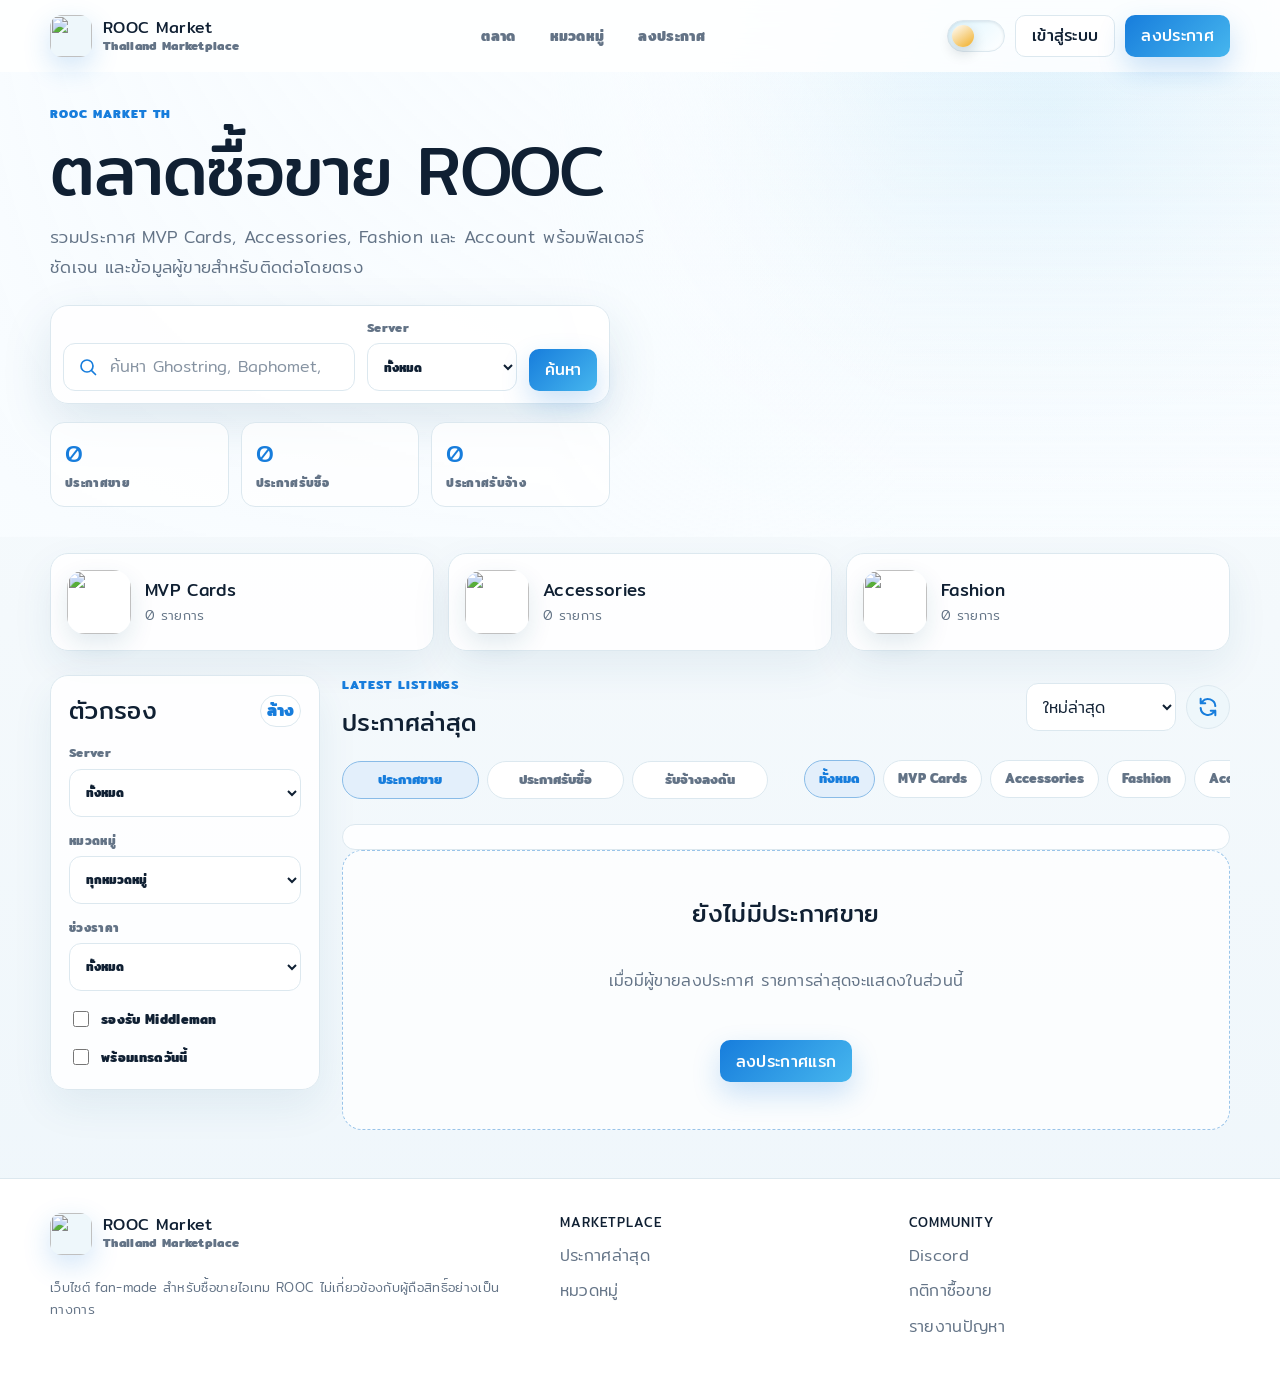
==== commit 1f65db53: "Add files via upload" ====
--- a/index.html
+++ b/index.html
@@ -8,15 +8,71 @@
       content="ROOC Market TH ตลาดกลางซื้อขายไอเทม Ragnarok Origin Classic สำหรับผู้เล่นไทย"
     />
     <title>ROOC Market TH</title>
+    <link rel="icon" type="image/png" sizes="32x32" href="assets/site-icons/rooc-icon-32.png" />
+    <link rel="icon" type="image/png" sizes="192x192" href="assets/site-icons/rooc-icon-192.png" />
+    <link rel="apple-touch-icon" sizes="180x180" href="assets/site-icons/rooc-icon-180.png" />
     <link rel="stylesheet" href="styles.css" />
+    <style>
+      /* Force Fix for Mobile Layout */
+      @media (max-width: 480px) {
+        html, body {
+          width: 100% !important;
+          max-width: 100% !important;
+          overflow-x: hidden !important;
+          position: relative !important;
+          margin: 0 !important;
+          padding: 0 !important;
+        }
+        .site-header {
+          width: 100% !important;
+          overflow: hidden !important;
+        }
+        .nav {
+          display: flex !important;
+          justify-content: space-between !important;
+          align-items: center !important;
+          padding: 0 12px !important;
+          min-height: 64px !important;
+          width: 100% !important;
+          box-sizing: border-box !important;
+        }
+        .nav-links {
+          display: none !important;
+        }
+        .brand {
+          flex-shrink: 1 !important;
+          min-width: 0 !important;
+        }
+        .brand span strong {
+          font-size: 14px !important;
+          white-space: nowrap !important;
+        }
+        .nav-actions {
+          flex-shrink: 0 !important;
+          gap: 6px !important;
+        }
+        .user-menu-trigger span {
+          display: none !important; /* ซ่อนชื่อผู้ใช้บนมือถือเพื่อเพิ่มพื้นที่ให้เมนูอื่น */
+        }
+        .btn-primary {
+          padding: 0 10px !important;
+          font-size: 12px !important;
+          min-height: 36px !important;
+        }
+        .auth-link {
+          display: none !important; /* ซ่อนปุ่มเข้าสู่ระบบถ้ามีปุ่มลงประกาศแล้ว */
+        }
+      }
+    </style>
     <script src="https://cdn.jsdelivr.net/npm/@supabase/supabase-js@2"></script>
-    <script src="supabase-config.js"></script>
+    <script src="supabase-config.js?v=20260609-hero-sponsor"></script>
   </head>
-  <body>
+  <body>
+    <div class="floating-elements" id="floatingElements"></div>
     <header class="site-header">
       <nav class="shell nav">
         <a class="brand" href="#" aria-label="ROOC Market TH">
-          <span class="brand-mark">RO</span>
+          <span class="brand-mark"><img src="assets/site-icons/rooc-icon-64.png" alt="" /></span>
           <span>
             <strong>ROOC Market</strong>
             <small>Thailand Marketplace</small>
@@ -44,10 +100,11 @@
       </nav>
     </header>
 
-    <main>
-      <section class="hero">
-        <div class="shell hero-grid">
-          <div class="hero-copy">
+    <main>
+      <section class="hero">
+        <div class="shell hero-announcement" id="heroAnnouncement" hidden></div>
+        <div class="shell hero-grid">
+          <div class="hero-copy">
             <p class="eyebrow">ROOC Market TH</p>
             <h1>ตลาดซื้อขาย ROOC</h1>
             <p class="lead">
@@ -93,23 +150,23 @@
               <button class="btn btn-primary" type="submit">ค้นหา</button>
             </form>
 
-            <div class="trust-row" aria-label="สถิติตลาด">
+            <div class="trust-row" aria-label="สถิติตลาด">
               <div>
-                <strong id="totalListingCount">0</strong>
-                <span>ประกาศ</span>
+                <strong id="totalSellListingCount">0</strong>
+                <span>ประกาศขาย</span>
               </div>
-              <div>
-                <strong>86</strong>
-                <span>ผู้ขายออนไลน์</span>
-              </div>
-              <div>
-                <strong>10</strong>
-                <span>ช่องทาง Server</span>
-              </div>
-            </div>
+              <div>
+                <strong id="totalBuyListingCount">0</strong>
+                <span>ประกาศรับซื้อ</span>
+              </div>
+              <div>
+                <strong id="totalServiceListingCount">0</strong>
+                <span>ประกาศรับจ้าง</span>
+              </div>
+            </div>
           </div>
 
-          <div class="hero-art" aria-hidden="true"></div>
+          <div class="hero-art" id="heroSponsor" aria-label="โฆษณา Sponsor"></div>
         </div>
       </section>
 
@@ -152,15 +209,7 @@
             <p><span id="fashionListingCount">0</span> รายการ</p>
           </div>
         </article>
-        <article>
-          <span class="category-icon">
-            <img src="assets/category-icons/account-b.png" alt="" />
-          </span>
-          <div>
-            <h2>Account</h2>
-            <p><span id="accountListingCount">0</span> รายการ</p>
-          </div>
-        </article>
+<!-- Account Category Removed -->
       </section>
 
       <section class="shell market-layout" id="market">
@@ -218,35 +267,63 @@
             </select>
           </label>
 
-          <div class="check-list">
-            <label><input id="verifiedFilter" type="checkbox" /> ผู้ขายยืนยันแล้ว</label>
-            <label><input id="middlemanFilter" type="checkbox" /> รองรับ Middleman</label>
-            <label><input id="readyFilter" type="checkbox" /> พร้อมเทรดวันนี้</label>
+          <div class="check-list">
+              <label><input id="middlemanFilter" type="checkbox" /> รองรับ Middleman</label>
+              <label><input id="readyFilter" type="checkbox" /> พร้อมเทรดวันนี้</label>
           </div>
-        </aside>
+
+          <div class="support-sidebar" id="supportSidebar" hidden></div>
+        </aside>
 
         <section class="listings">
-          <div class="section-head">
-            <div>
-              <p class="eyebrow">Latest Listings</p>
-              <h2>ประกาศล่าสุด</h2>
-            </div>
-            <select id="sortFilter" aria-label="เรียงลำดับ">
-              <option value="newest">ใหม่ล่าสุด</option>
-              <option value="price-low">ราคาต่ำสุด</option>
-              <option value="price-high">ราคาสูงสุด</option>
-            </select>
+<div class="section-head">
+            <div class="section-title-group">
+              <div class="title-block">
+                <p class="eyebrow">Latest Listings</p>
+                <h2>ประกาศล่าสุด</h2>
+              </div>
+              <div class="live-activity-container" id="liveActivityFeed" style="display: none;">
+                <div class="live-indicator">
+                  <div class="live-dot"></div>
+                  <span class="live-label">Live</span>
+                </div>
+                <div class="live-content-wrapper">
+                  <div class="live-content" id="liveActivityContent">กำลังโหลดกิจกรรมล่าสุด...</div>
+                </div>
+              </div>
+            </div>
+            <div class="listing-tools">
+              <select id="sortFilter" aria-label="เรียงลำดับ">
+                <option value="newest">ใหม่ล่าสุด</option>
+                <option value="price-low">ราคาน้อยไปมาก</option>
+                <option value="price-high">ราคามากไปน้อย</option>
+              </select>
+              <button class="refresh-listings-button" id="refreshListingsButton" type="button" aria-label="รีเฟรชสินค้า" title="รีเฟรชสินค้า">
+                <svg viewBox="0 0 24 24" aria-hidden="true">
+                  <path d="M20 11a8.1 8.1 0 0 0-14.4-4.7L4 8m0 0V3m0 5h5M4 13a8.1 8.1 0 0 0 14.4 4.7L20 16m0 0v5m0-5h-5" />
+                </svg>
+              </button>
+            </div>
+          </div>
+
+          <div class="filter-row">
+            <div class="market-tabs listing-type-tabs" aria-label="เลือกประเภทประกาศ">
+              <button class="is-active" type="button" data-listing-type="sell">ประกาศขาย</button>
+              <button type="button" data-listing-type="buy">ประกาศรับซื้อ</button>
+              <button type="button" data-listing-type="service">รับจ้างลงดัน</button>
+            </div>
+            <div class="filter-divider"></div>
+            <div class="market-tabs" aria-label="เลือกหมวดประกาศ">
+              <button class="is-active" type="button" data-category="all">ทั้งหมด</button>
+              <button type="button" data-category="mvp">MVP Cards</button>
+              <button type="button" data-category="accessories">Accessories</button>
+              <button type="button" data-category="fashion">Fashion</button>
+              <button type="button" data-category="account">Account</button>
+            </div>
           </div>
 
-          <div class="market-tabs" aria-label="เลือกหมวดประกาศ">
-            <button class="is-active" type="button" data-category="all">ทั้งหมด</button>
-            <button type="button" data-category="mvp">MVP Cards</button>
-            <button type="button" data-category="accessories">Accessories</button>
-            <button type="button" data-category="fashion">Fashion</button>
-            <button type="button" data-category="account">Account</button>
-          </div>
-
           <div class="listing-grid" id="latestListingGrid"></div>
+          <div class="listing-pagination" id="listingPagination" aria-label="หน้าประกาศ"></div>
 
           <div class="empty-state" id="latestEmptyState">
             <h3>ยังไม่มีประกาศขาย</h3>
@@ -270,10 +347,51 @@
         </div>
         <div class="contact-modal-item">
           <span>Discord / ช่องทางติดต่อ</span>
-          <a class="seller-profile-button" id="sellerContactLink" href="#" target="_blank" rel="noopener">เปิดโปรไฟล์ผู้ขาย</a>
-          <strong id="sellerContactValue">-</strong>
+          <div class="seller-name-row">
+            <strong id="sellerContactValue">-</strong>
+            <button class="seller-copy-button" id="sellerContactCopy" type="button" hidden aria-label="คัดลอกชื่อ Discord" title="คัดลอกชื่อ Discord">
+              <svg viewBox="0 0 24 24" aria-hidden="true">
+                <path d="M8 8V6.2C8 5 9 4 10.2 4h7.6C19 4 20 5 20 6.2v7.6C20 15 19 16 17.8 16H16" />
+                <path d="M4 10.2C4 9 5 8 6.2 8h7.6C15 8 16 9 16 10.2v7.6C16 19 15 20 13.8 20H6.2C5 20 4 19 4 17.8v-7.6Z" />
+              </svg>
+            </button>
+          </div>
+          <a class="seller-profile-button" id="sellerContactLink" href="#" target="_blank" rel="noopener" hidden>เปิดโปรไฟล์ผู้ขาย</a>
         </div>
-        <p id="sellerContactNote">ติดต่อผู้ขายโดยตรง และใช้ Middleman สำหรับดีลราคาสูง</p>
+        <p id="sellerContactNote">กดเปิดโปรไฟล์เพื่อแอดเพื่อน หรือคัดลอกชื่อ Discord ไปค้นหาใน DM</p>
+        <form class="offer-form" id="offerForm" hidden>
+          <input id="offerListingId" type="hidden" />
+          <label>
+            <span>ราคาเสนอ</span>
+            <input id="offerPrice" type="text" inputmode="numeric" placeholder="เช่น 3,500" />
+          </label>
+          <label>
+            <span>ข้อความถึงเจ้าของประกาศ</span>
+            <textarea id="offerMessage" rows="3" placeholder="รายละเอียดเพิ่มเติม เช่น นัดเวลาเทรด หรือต่อรองได้"></textarea>
+          </label>
+          <button class="btn btn-primary" type="submit">ส่งราคาเสนอ</button>
+          <p class="post-message" id="offerMessageText"></p>
+        </form>
+      </section>
+    </div>
+
+    <div class="image-modal" id="accountImageModal" hidden>
+      <div class="contact-modal-backdrop" data-close-image></div>
+      <section class="image-modal-card" role="dialog" aria-modal="true" aria-labelledby="accountImageTitle">
+        <button class="contact-modal-close" type="button" data-close-image aria-label="ปิด">×</button>
+        <div class="image-modal-head">
+          <div>
+            <p class="eyebrow">Account Gallery</p>
+            <h2 id="accountImageTitle">รูปประกาศ Account</h2>
+          </div>
+          <span id="accountImageCounter">1/1</span>
+        </div>
+        <div class="image-modal-view">
+          <button class="image-nav image-prev" id="accountImagePrev" type="button" aria-label="รูปก่อนหน้า">‹</button>
+          <img id="accountImageLarge" src="" alt="" />
+          <button class="image-nav image-next" id="accountImageNext" type="button" aria-label="รูปถัดไป">›</button>
+        </div>
+        <div class="image-thumbs" id="accountImageThumbs"></div>
       </section>
     </div>
 
@@ -281,7 +399,7 @@
       <div class="shell footer-grid">
         <div>
           <a class="brand" href="#" aria-label="ROOC Market TH">
-            <span class="brand-mark">RO</span>
+            <span class="brand-mark"><img src="assets/site-icons/rooc-icon-64.png" alt="" /></span>
             <span>
               <strong>ROOC Market</strong>
               <small>Thailand Marketplace</small>
@@ -312,11 +430,10 @@
       const appConfig = window.ROOC_SUPABASE || {};
 
       function getSupabaseClient() {
-        const canUseSupabase = Boolean(appConfig.url && appConfig.anonKey && window.supabase);
-        return canUseSupabase ? window.supabase.createClient(appConfig.url, appConfig.anonKey) : null;
-      }
-
-      async function fetchListingsFromRest(params = "select=*&active=eq.true&order=created_at.desc") {
+        return window.ROOC_APP?.getSupabaseClient?.() || null;
+      }
+
+      async function fetchListingsFromRest(params = "select=*&active=eq.true&sale_status=neq.closed&sale_status=neq.sold&sale_status=neq.deleted&order=created_at.desc") {
         if (!appConfig.url || !appConfig.anonKey) {
           throw new Error("Supabase config is missing");
         }
@@ -361,20 +478,21 @@
             const result = await client
               .from("marketplace_listings")
               .select("category")
-              .eq("active", true);
+              .eq("active", true)
+              .not("sale_status", "in", '("closed","sold","deleted")');
             data = result.data;
             error = result.error;
           } else {
-            data = await fetchListingsFromRest("select=category&active=eq.true");
+            data = await fetchListingsFromRest("select=category&active=eq.true&sale_status=neq.closed&sale_status=neq.sold&sale_status=neq.deleted");
           }
 
           if (error) {
             console.warn("ROOC count load through supabase-js failed, trying REST:", error);
-            data = await fetchListingsFromRest("select=category&active=eq.true");
+            data = await fetchListingsFromRest("select=category&active=eq.true&sale_status=neq.closed&sale_status=neq.sold&sale_status=neq.deleted");
           }
 
           if (client && (!data || !data.length)) {
-            data = await fetchListingsFromRest("select=category&active=eq.true");
+            data = await fetchListingsFromRest("select=category&active=eq.true&sale_status=neq.closed&sale_status=neq.sold&sale_status=neq.deleted");
           }
 
           if (!data) return;
@@ -409,21 +527,22 @@
               .from("marketplace_listings")
               .select("*")
               .eq("active", true)
+              .not("sale_status", "in", '("closed","sold","deleted")')
               .order("created_at", { ascending: false })
               .limit(12);
             data = result.data;
             error = result.error;
           } else {
-            data = await fetchListingsFromRest("select=*&active=eq.true&order=created_at.desc&limit=12");
+            data = await fetchListingsFromRest("select=*&active=eq.true&sale_status=neq.closed&sale_status=neq.sold&sale_status=neq.deleted&order=created_at.desc&limit=12");
           }
 
           if (error) {
             console.warn("ROOC listing load through supabase-js failed, trying REST:", error);
-            data = await fetchListingsFromRest("select=*&active=eq.true&order=created_at.desc&limit=12");
+            data = await fetchListingsFromRest("select=*&active=eq.true&sale_status=neq.closed&sale_status=neq.sold&sale_status=neq.deleted&order=created_at.desc&limit=12");
           }
 
           if (client && (!data || !data.length)) {
-            data = await fetchListingsFromRest("select=*&active=eq.true&order=created_at.desc&limit=12");
+            data = await fetchListingsFromRest("select=*&active=eq.true&sale_status=neq.closed&sale_status=neq.sold&sale_status=neq.deleted&order=created_at.desc&limit=12");
           }
 
           if (!data || !data.length) {
@@ -438,14 +557,24 @@
           console.info(`ROOC listings loaded ${data.length} rows`);
 
           grid.innerHTML = data.map((listing) => {
-            const mediaClass = listing.category === "mvp" ? "item-media card-media" : "item-media";
+            const mediaClass = listing.category === "mvp" ? "item-media card-media" : listing.category === "account" ? "item-media account-listing-media" : "item-media";
+            const listingImages = getListingImages(listing);
             const title = listing.title || listing.item_name || "ประกาศขาย";
             const contact = listing.contact || "";
+            const profileUrl = getListingProfileUrl(listing);
+            const discordId = getListingDiscordId(listing);
+            const sellerName = listing.seller_name || "ผู้ขาย ROOC";
+            const galleryData = listing.category === "account"
+              ? ` data-account-gallery="${escapeHtml(encodeURIComponent(JSON.stringify(listingImages)))}" data-account-title="${escapeHtml(title)}"`
+              : "";
+            const rawPrice = Number(normalizePriceText(listing.price_text));
+            const formattedPrice = Number.isFinite(rawPrice) && rawPrice > 0 ? rawPrice.toLocaleString("th-TH", { maximumFractionDigits: 2 }) : "0";
+            const listingType = listing.listing_type || "sell";
             const badges = [
-              `<span>${escapeHtml(listing.server_name || "ทั้งหมด")}</span>`,
-              listing.verified_seller ? '<span class="verified">Verified</span>' : "",
-              listing.ready_today ? '<span class="fast">Fast Deal</span>' : "",
-              listing.category === "mvp" ? '<span class="mvp">MVP</span>' : ""
+              `<span class="${listingType === "buy" ? "buy" : listingType === "service" ? "verified" : "fast"} shine">${listingType === "buy" ? "รับซื้อ" : listingType === "service" ? "รับจ้าง" : "ขาย"}</span>`,
+              `<span class="shine">${escapeHtml(listing.server_name || "ทั้งหมด")}</span>`,
+              listing.ready_today ? '<span class="fast pulse">Fast Deal</span>' : "",
+              listing.category === "mvp" ? '<span class="mvp shine">MVP</span>' : ""
             ].filter(Boolean).join("");
             const description = listing.middleman
               ? `${listing.description || ""} · รองรับ Middleman`
@@ -453,15 +582,21 @@
 
             return `
               <article class="listing-card">
-                <div class="${mediaClass}">
-                  <img src="${escapeHtml(listing.image_url || "assets/category-icons/mvp-c.png")}" alt="" />
+                <div class="${mediaClass}"${galleryData}>
+                  <img src="${escapeHtml(listingImages[0])}" alt="" />
+                  ${listing.category === "account" && listingImages.length > 1 ? `
+                    <div class="account-gallery-count">${listingImages.length} รูป</div>
+                    <div class="account-gallery-strip">
+                      ${listingImages.slice(0, 5).map((src) => `<span><img src="${escapeHtml(src)}" alt="" /></span>`).join("")}
+                    </div>
+                  ` : ""}
                 </div>
                 <div class="listing-meta">${badges}</div>
                 <h3>${escapeHtml(title)}</h3>
                 <p>${escapeHtml(description)}</p>
                 <div class="price-row">
-                  <strong>฿ ${escapeHtml(listing.price_text || "0")}</strong>
-                  <button class="btn btn-small contact-seller-button" type="button" data-title="${escapeHtml(title)}" data-contact="${escapeHtml(contact)}">ติดต่อผู้ขาย</button>
+                  <strong>฿ ${formattedPrice}</strong>
+                  <button class="btn btn-small contact-seller-button" type="button" data-title="${escapeHtml(title)}" data-contact="${escapeHtml(contact)}" data-profile-url="${escapeHtml(profileUrl)}" data-discord-id="${escapeHtml(discordId)}" data-seller-name="${escapeHtml(sellerName)}">ติดต่อผู้ขาย</button>
                 </div>
               </article>
             `;
@@ -483,6 +618,22 @@
       const sellerContactItem = document.querySelector("#sellerContactItem");
       const sellerContactValue = document.querySelector("#sellerContactValue");
       const sellerContactLink = document.querySelector("#sellerContactLink");
+      const sellerContactCopy = document.querySelector("#sellerContactCopy");
+      const offerForm = document.querySelector("#offerForm");
+      const offerListingId = document.querySelector("#offerListingId");
+      const offerPrice = document.querySelector("#offerPrice");
+      const offerMessage = document.querySelector("#offerMessage");
+      const offerMessageText = document.querySelector("#offerMessageText");
+      let activeSellerName = "";
+      const accountImageModal = document.querySelector("#accountImageModal");
+      const accountImageLarge = document.querySelector("#accountImageLarge");
+      const accountImageThumbs = document.querySelector("#accountImageThumbs");
+      const accountImageTitle = document.querySelector("#accountImageTitle");
+      const accountImageCounter = document.querySelector("#accountImageCounter");
+      const accountImagePrev = document.querySelector("#accountImagePrev");
+      const accountImageNext = document.querySelector("#accountImageNext");
+      let activeAccountImages = [];
+      let activeAccountImageIndex = 0;
 
       function getContactProfileUrl(contact) {
         const value = String(contact || "").trim();
@@ -494,40 +645,273 @@
         return "";
       }
 
-      function openSellerContact(title, contact, profileUrlOverride = "") {
-        if (!sellerContactModal || !sellerContactItem || !sellerContactValue || !sellerContactLink) return;
-        const profileUrl = profileUrlOverride || getContactProfileUrl(contact);
+      function getDiscordIdFromContact(contact) {
+        const value = String(contact || "").trim();
+        if (/^\d{16,22}$/.test(value)) return value;
+        return value.match(/(?:discord(?:app)?\.com\/users\/)(\d{16,22})/i)?.[1] || "";
+      }
+
+      function getListingImages(listing) {
+        const gallery = Array.isArray(listing.image_urls) ? listing.image_urls.filter(Boolean) : [];
+        return gallery.length ? gallery : [listing.image_url || "assets/category-icons/mvp-c.png"];
+      }
+
+      function getListingDiscordId(listing) {
+        const discordId = String(listing.seller_discord_id || "").trim();
+        if (/^\d{16,22}$/.test(discordId)) return discordId;
+        return getDiscordIdFromContact(listing.contact);
+      }
+
+      function getListingProfileUrl(listing) {
+        const discordId = getListingDiscordId(listing);
+        if (discordId) return `https://discord.com/users/${discordId}`;
+        return getContactProfileUrl(listing.contact);
+      }
+
+      function openSellerContact(title, contact, profileUrlOverride = "", sellerName = "", discordIdOverride = "") {
+        if (!sellerContactModal || !sellerContactItem || !sellerContactValue || !sellerContactLink || !sellerContactCopy) return;
+        const discordId = String(discordIdOverride || getDiscordIdFromContact(profileUrlOverride) || getDiscordIdFromContact(contact)).trim();
+        const profileUrl = profileUrlOverride || (discordId ? `https://discord.com/users/${discordId}` : "") || getContactProfileUrl(contact);
+        activeSellerName = sellerName || "";
         sellerContactItem.textContent = title || "ประกาศขาย";
-        sellerContactValue.textContent = profileUrl
+        sellerContactValue.textContent = sellerName
+          ? sellerName
+          : profileUrl
           ? "กดปุ่มด้านบนเพื่อไปหน้าโปรไฟล์ผู้ขาย"
           : (contact || "ผู้ขายยังไม่ได้ระบุช่องทางติดต่อ");
         sellerContactLink.hidden = !profileUrl;
         sellerContactLink.href = profileUrl || "#";
+        sellerContactLink.textContent = "เปิดโปรไฟล์ผู้ขาย";
+        sellerContactCopy.hidden = !sellerName;
+        sellerContactCopy.classList.remove("is-copied");
+        if (offerForm) offerForm.hidden = true;
+        if (offerMessageText) offerMessageText.textContent = "";
         sellerContactModal.hidden = false;
         document.body.classList.add("modal-open");
+      }
+
+      function openOfferForm(listingId, title, price) {
+        openSellerContact(title, "", "", "", "");
+        if (!offerForm || !offerListingId || !offerPrice || !offerMessageText) return;
+        offerListingId.value = listingId || "";
+        offerPrice.value = price ? normalizePriceText(price) : "";
+        offerMessage.value = "";
+        offerMessageText.textContent = "";
+        offerForm.hidden = false;
+      }
+
+      function setOfferMessage(message, isError = false) {
+        if (!offerMessageText) return;
+        offerMessageText.textContent = message;
+        offerMessageText.classList.toggle("is-error", isError);
+      }
+
+      function getSessionDisplayName(session) {
+        return window.ROOC_APP?.getDiscordDisplayName?.(session) || session?.user?.email || "ผู้เสนอราคา";
+      }
+
+      function getSessionAvatarUrl(session) {
+        return window.ROOC_APP?.getDiscordAvatarUrl?.(session) || "";
+      }
+
+      async function submitOffer(event) {
+        event.preventDefault();
+        if (!supabaseClient) {
+          setOfferMessage("ยังไม่ได้ตั้งค่า Supabase", true);
+          return;
+        }
+
+        const { data } = await supabaseClient.auth.getSession();
+        const session = data.session;
+        if (!session) {
+          location.href = `login.html?redirect=${encodeURIComponent(`${location.pathname.split("/").pop() || "index.html"}${location.search || ""}`)}`;
+          return;
+        }
+
+        const priceText = normalizePriceText(offerPrice?.value || "");
+        if (!priceText) {
+          setOfferMessage("กรุณาใส่ราคาเสนอ", true);
+          offerPrice?.focus();
+          return;
+        }
+
+        setOfferMessage("กำลังส่งราคาเสนอ...");
+        const { error } = await supabaseClient
+          .from("marketplace_listing_offers")
+          .insert({
+            listing_id: offerListingId.value,
+            buyer_user_id: session.user.id,
+            buyer_display_name: getSessionDisplayName(session),
+            buyer_avatar_url: getSessionAvatarUrl(session),
+            offer_price_text: priceText,
+            message: offerMessage?.value.trim() || ""
+          });
+
+        if (error) {
+          const needsMigration = /marketplace_listing_offers|offers_enabled|schema cache|relation/i.test(error.message || "");
+          setOfferMessage(needsMigration ? "ยังไม่ได้รัน supabase-offers-migration.sql ใน Supabase" : error.message, true);
+          return;
+        }
+
+        setOfferMessage("ส่งราคาเสนอแล้ว เจ้าของประกาศจะเห็นใน Mailbox");
+        offerForm.reset();
+      }
+
+      function normalizePriceText(value) {
+        const cleaned = String(value || "")
+          .replace(/,/g, "")
+          .replace(/[^\d.]/g, "");
+        const [whole = "", ...fractionParts] = cleaned.split(".");
+        const normalized = fractionParts.length ? `${whole || "0"}.${fractionParts.join("")}` : whole;
+        return normalized.replace(/^0+(?=\d)/, "") || "";
+      }
+
+      function updateModalOpenState() {
+        const hasContact = sellerContactModal && !sellerContactModal.hidden;
+        const hasImage = accountImageModal && !accountImageModal.hidden;
+        document.body.classList.toggle("modal-open", Boolean(hasContact || hasImage));
       }
 
       function closeSellerContact() {
         if (!sellerContactModal) return;
         sellerContactModal.hidden = true;
-        document.body.classList.remove("modal-open");
+        updateModalOpenState();
+      }
+
+      function renderAccountImageModal() {
+        const total = activeAccountImages.length;
+        if (!total || !accountImageLarge || !accountImageThumbs || !accountImageCounter) return;
+        activeAccountImageIndex = (activeAccountImageIndex + total) % total;
+        accountImageLarge.src = activeAccountImages[activeAccountImageIndex];
+        accountImageCounter.textContent = `${activeAccountImageIndex + 1}/${total}`;
+        accountImagePrev.hidden = total <= 1;
+        accountImageNext.hidden = total <= 1;
+        accountImageThumbs.hidden = total <= 1;
+        accountImageThumbs.innerHTML = activeAccountImages.map((src, index) => `
+          <button class="${index === activeAccountImageIndex ? "is-active" : ""}" type="button" data-image-index="${index}" aria-label="ดูรูปที่ ${index + 1}">
+            <img src="${escapeHtml(src)}" alt="" />
+          </button>
+        `).join("");
+      }
+
+      function openAccountImageModal(images, title = "รูปประกาศ Account", startIndex = 0) {
+        if (!accountImageModal || !Array.isArray(images) || !images.length) return;
+        activeAccountImages = images.filter(Boolean);
+        activeAccountImageIndex = Math.max(0, Number(startIndex) || 0);
+        accountImageTitle.textContent = title || "รูปประกาศ Account";
+        accountImageModal.hidden = false;
+        renderAccountImageModal();
+        updateModalOpenState();
+      }
+
+      function closeAccountImageModal() {
+        if (!accountImageModal) return;
+        accountImageModal.hidden = true;
+        if (accountImageLarge) accountImageLarge.src = "";
+        updateModalOpenState();
       }
 
       document.addEventListener("click", (event) => {
+        const descriptionToggle = event.target.closest("[data-description-toggle]");
+        if (descriptionToggle) {
+          event.preventDefault();
+          const card = descriptionToggle.closest(".listing-card");
+          const description = card?.querySelector(".listing-description");
+          if (description) {
+            const expanded = descriptionToggle.dataset.expanded === "true";
+            description.textContent = expanded ? description.dataset.short || "" : description.dataset.full || "";
+            descriptionToggle.textContent = expanded ? "ดูเพิ่มเติม" : "ย่อข้อความ";
+            descriptionToggle.dataset.expanded = String(!expanded);
+          }
+          return;
+        }
+
+        const accountMedia = event.target.closest("[data-account-gallery]");
+        if (accountMedia) {
+          try {
+            const images = JSON.parse(decodeURIComponent(accountMedia.dataset.accountGallery || "%5B%5D"));
+            openAccountImageModal(images, accountMedia.dataset.accountTitle || "รูปประกาศ Account");
+          } catch (_error) {
+            openAccountImageModal([], "รูปประกาศ Account");
+          }
+          return;
+        }
+
         const contactButton = event.target.closest(".contact-seller-button");
         if (contactButton) {
-          openSellerContact(contactButton.dataset.title, contactButton.dataset.contact, contactButton.dataset.profileUrl);
+          openSellerContact(
+            contactButton.dataset.title,
+            contactButton.dataset.contact,
+            contactButton.dataset.profileUrl,
+            contactButton.dataset.sellerName,
+            contactButton.dataset.discordId
+          );
+          return;
+        }
+
+        const offerButton = event.target.closest(".offer-button");
+        if (offerButton) {
+          openOfferForm(
+            offerButton.dataset.offerListingId,
+            offerButton.dataset.offerTitle,
+            offerButton.dataset.offerPrice
+          );
+          return;
+        }
+
+        if (event.target.closest("#sellerContactCopy") && activeSellerName) {
+          navigator.clipboard?.writeText(activeSellerName);
+          sellerContactCopy.classList.add("is-copied");
           return;
         }
 
         if (event.target.closest("[data-close-contact]")) {
           closeSellerContact();
         }
+
+        if (event.target.closest("[data-close-image]")) {
+          closeAccountImageModal();
+          return;
+        }
+
+        if (event.target.closest("#accountImagePrev")) {
+          activeAccountImageIndex -= 1;
+          renderAccountImageModal();
+          return;
+        }
+
+        if (event.target.closest("#accountImageNext")) {
+          activeAccountImageIndex += 1;
+          renderAccountImageModal();
+          return;
+        }
+
+        const thumbButton = event.target.closest("[data-image-index]");
+        if (thumbButton) {
+          activeAccountImageIndex = Number(thumbButton.dataset.imageIndex) || 0;
+          renderAccountImageModal();
+        }
       });
 
       document.addEventListener("keydown", (event) => {
-        if (event.key === "Escape" && sellerContactModal && !sellerContactModal.hidden) closeSellerContact();
+        if (event.key === "Escape") {
+          if (accountImageModal && !accountImageModal.hidden) {
+            closeAccountImageModal();
+            return;
+          }
+          if (sellerContactModal && !sellerContactModal.hidden) closeSellerContact();
+        }
+        if (accountImageModal && !accountImageModal.hidden && event.key === "ArrowLeft") {
+          activeAccountImageIndex -= 1;
+          renderAccountImageModal();
+        }
+        if (accountImageModal && !accountImageModal.hidden && event.key === "ArrowRight") {
+          activeAccountImageIndex += 1;
+          renderAccountImageModal();
+        }
       });
+
+      offerForm?.addEventListener("submit", submitOffer);
 
       async function syncAuthLink() {
         const authLink = document.querySelector(".auth-link");
@@ -571,19 +955,7 @@
       syncAuthLink();
       if (supabaseClient) supabaseClient.auth.onAuthStateChange(() => syncAuthLink());
 
-      const themeToggle = document.querySelector("#themeToggle");
-      const savedTheme = localStorage.getItem("theme");
-      const prefersDark = window.matchMedia("(prefers-color-scheme: dark)").matches;
-      const activeTheme = savedTheme || (prefersDark ? "dark" : "light");
-
-      document.documentElement.dataset.theme = activeTheme;
-      themeToggle.checked = activeTheme === "dark";
-
-      themeToggle.addEventListener("change", () => {
-        const nextTheme = themeToggle.checked ? "dark" : "light";
-        document.documentElement.dataset.theme = nextTheme;
-        localStorage.setItem("theme", nextTheme);
-      });
-    </script>
-  </body>
-</html>
+      window.ROOC_APP?.initTheme();
+    </script>
+  </body>
+</html>
--- a/styles.css
+++ b/styles.css
@@ -1,3 +1,5 @@
+@import url('https://fonts.googleapis.com/css2?family=Mitr:wght@200;300;400;500;600;700&display=swap');
+
 :root {
   --bg: #f4f9fc;
   --paper: #ffffff;
@@ -28,6 +30,30 @@
   --shadow: 0 18px 50px rgba(0, 0, 0, 0.28);
 }
 
+@keyframes pulse {
+  0%, 100% { transform: scale(1); opacity: 1; }
+  50% { transform: scale(1.03); opacity: 0.95; }
+}
+
+@keyframes soft-glow {
+  0%, 100% { filter: drop-shadow(0 0 2px currentColor); opacity: 0.8; }
+  50% { filter: drop-shadow(0 0 6px currentColor); opacity: 1; }
+}
+
+@keyframes premium-shine {
+  0% { transform: translateX(-150%) skewX(-25deg); }
+  100% { transform: translateX(150%) skewX(-25deg); }
+}
+
+@keyframes floating-subtle {
+  0%, 100% { transform: translateY(0); }
+  50% { transform: translateY(-2px); }
+}
+
+[hidden] {
+  display: none !important;
+}
+
 * {
   box-sizing: border-box;
 }
@@ -43,8 +69,17 @@
     radial-gradient(circle at 82% 8%, rgba(70, 182, 238, 0.18), transparent 24rem),
     linear-gradient(180deg, #f8fcff 0%, var(--bg) 45%, #eef6fb 100%);
   color: var(--ink);
-  font-family: "Segoe UI", Tahoma, Arial, sans-serif;
-  letter-spacing: 0;
+  font-family: 'Mitr', sans-serif;
+  font-weight: 300;
+  line-height: 1.6;
+  letter-spacing: 0.02em;
+  transition: background 0.3s ease, color 0.3s ease;
+}
+
+/* ปรับความหนาของหัวข้อให้ไม่หนาเกินไป */
+h1, h2, h3, strong {
+  font-weight: 400;
+  line-height: 1.4;
 }
 
 :root[data-theme="dark"] body {
@@ -87,6 +122,7 @@
   border-bottom: 0;
   background: rgba(255, 255, 255, 0.86);
   backdrop-filter: blur(18px);
+  transition: background 0.3s ease;
 }
 
 :root[data-theme="dark"] .site-header {
@@ -116,10 +152,15 @@
   height: 42px;
   place-items: center;
   border-radius: 12px;
-  background: linear-gradient(145deg, var(--blue), var(--blue-2));
-  color: #fff;
-  font-weight: 900;
-  box-shadow: 0 10px 28px rgba(23, 125, 220, 0.24);
+  background: var(--paper-soft);
+  box-shadow: 0 10px 28px rgba(23, 125, 220, 0.2);
+  overflow: hidden;
+}
+
+.brand-mark img {
+  width: 100%;
+  height: 100%;
+  object-fit: cover;
 }
 
 .brand strong,
@@ -168,6 +209,129 @@
 
 .user-menu {
   position: relative;
+}
+
+.user-tools {
+  display: inline-flex;
+  align-items: center;
+  gap: 8px;
+  min-width: 0;
+}
+
+.mailbox-menu {
+  position: relative;
+}
+
+.mailbox-trigger {
+  position: relative;
+  display: inline-grid;
+  place-items: center;
+  width: 42px;
+  height: 42px;
+  border: 1px solid var(--line);
+  border-radius: 999px;
+  background: color-mix(in srgb, var(--paper) 92%, transparent);
+  color: var(--blue);
+  box-shadow: 0 8px 24px rgba(26, 83, 124, 0.12);
+}
+
+.mailbox-trigger span {
+  font-size: 18px;
+  line-height: 1;
+}
+
+.mailbox-trigger b {
+  position: absolute;
+  top: -5px;
+  right: -4px;
+  display: inline-grid;
+  min-width: 19px;
+  height: 19px;
+  place-items: center;
+  border: 2px solid var(--paper);
+  border-radius: 999px;
+  background: #ff4d67;
+  color: #fff;
+  font-size: 11px;
+  line-height: 1;
+}
+
+.mailbox-panel {
+  position: absolute;
+  top: calc(100% + 8px);
+  right: 0;
+  z-index: 31;
+  width: min(360px, calc(100vw - 24px));
+  overflow: hidden;
+  border: 1px solid var(--line);
+  border-radius: 12px;
+  background: var(--paper);
+  box-shadow: var(--shadow);
+}
+
+.mailbox-head {
+  display: flex;
+  align-items: center;
+  justify-content: space-between;
+  gap: 12px;
+  padding: 12px;
+  border-bottom: 1px solid var(--line);
+}
+
+.mailbox-head a {
+  color: var(--blue);
+  font-size: 12px;
+  font-weight: 800;
+  text-decoration: none;
+}
+
+.mailbox-list {
+  display: grid;
+  max-height: 360px;
+  overflow: auto;
+}
+
+.mailbox-empty {
+  margin: 0;
+  padding: 14px;
+  color: var(--muted);
+  font-size: 13px;
+}
+
+.mailbox-item {
+  display: grid;
+  gap: 5px;
+  width: 100%;
+  border: 0;
+  border-bottom: 1px solid var(--line);
+  background: transparent;
+  color: var(--ink);
+  padding: 12px;
+  text-align: left;
+}
+
+.mailbox-item:hover {
+  background: var(--paper-soft);
+}
+
+.mailbox-item.is-new {
+  background: color-mix(in srgb, var(--aqua) 55%, var(--paper));
+}
+
+.mailbox-item strong {
+  color: #d89000;
+}
+
+.mailbox-item small,
+.mailbox-item em {
+  display: block;
+  overflow-wrap: anywhere;
+  color: var(--muted);
+  font-size: 12px;
+}
+
+.mailbox-item em {
+  font-style: normal;
 }
 
 .user-menu-trigger {
@@ -272,7 +436,7 @@
   border: 0;
   border-radius: 10px;
   padding: 0 16px;
-  font-weight: 900;
+  font-weight: 400;
   text-decoration: none;
   white-space: nowrap;
   transition:
@@ -389,10 +553,56 @@
 
 .hero-grid {
   display: grid;
-  grid-template-columns: minmax(0, 0.95fr) minmax(280px, 1.05fr);
-  gap: 30px;
-  align-items: center;
-  min-height: 330px;
+  grid-template-columns: minmax(0, 1.2fr) minmax(300px, 0.8fr);
+  gap: 40px;
+  align-items: center;
+  min-height: 400px;
+}
+
+.hero-announcement {
+  position: relative;
+  z-index: 3;
+  margin-bottom: 10px;
+}
+
+.hero-announcement[hidden] {
+  display: none;
+}
+
+.announcement-marquee {
+  display: flex;
+  gap: 44px;
+  overflow: hidden;
+  border: 1px solid color-mix(in srgb, #b77900 46%, var(--line));
+  border-radius: 999px;
+  background: color-mix(in srgb, #f5b301 13%, var(--paper));
+  color: #b77900;
+  font-size: 13px;
+  font-weight: 900;
+  line-height: 1;
+  padding: 9px 0;
+  white-space: nowrap;
+}
+
+.announcement-marquee span {
+  flex: 0 0 auto;
+  min-width: 100%;
+  padding-inline: 22px;
+  animation: announcementScroll 26s linear infinite;
+}
+
+:root[data-theme="dark"] .announcement-marquee {
+  background: rgba(181, 119, 0, 0.14);
+  color: #d99a00;
+}
+
+@keyframes announcementScroll {
+  from {
+    transform: translateX(0);
+  }
+  to {
+    transform: translateX(calc(-100% - 44px));
+  }
 }
 
 .hero-copy {
@@ -435,10 +645,10 @@
 
 .search-card {
   display: grid;
-  grid-template-columns: minmax(0, 1fr) 170px auto;
+  grid-template-columns: minmax(0, 1fr) 150px auto;
   gap: 12px;
   align-items: end;
-  max-width: 840px;
+  max-width: 560px;
   padding: 12px;
   border: 1px solid var(--line);
   border-radius: 18px;
@@ -473,7 +683,13 @@
   min-width: 0;
   border: 0;
   outline: 0;
+  background: transparent;
   color: var(--ink);
+  caret-color: var(--blue);
+}
+
+.search-input input::placeholder {
+  color: color-mix(in srgb, var(--muted) 78%, transparent);
 }
 
 .search-card label,
@@ -499,7 +715,7 @@
 
 .trust-row {
   display: grid;
-  grid-template-columns: repeat(3, minmax(0, 1fr));
+  grid-template-columns: repeat(3, minmax(130px, 1fr));
   gap: 12px;
   max-width: 560px;
   margin-top: 18px;
@@ -531,13 +747,157 @@
 
 .hero-art {
   position: relative;
+  display: grid;
   min-height: 330px;
+  align-items: center;
   pointer-events: none;
 }
 
+.hero-sponsor-wrapper {
+  display: block;
+  width: 100%;
+  height: 100%;
+  text-decoration: none;
+  cursor: pointer;
+}
+
+.hero-sponsor-card {
+  position: relative;
+  display: flex;
+  flex-direction: column;
+  justify-content: flex-end;
+  min-height: 300px;
+  overflow: hidden;
+  border-radius: 28px;
+  background: #0c141f;
+  box-shadow: 0 30px 80px rgba(0, 0, 0, 0.5);
+  pointer-events: auto;
+  transition: transform 0.4s cubic-bezier(0.165, 0.84, 0.44, 1), box-shadow 0.4s ease;
+  border: 1px solid rgba(255, 255, 255, 0.05);
+}
+
+.hero-sponsor-card::before {
+  content: "";
+  position: absolute;
+  inset: 0;
+  padding: 1.5px;
+  border-radius: 28px;
+  background: linear-gradient(135deg, rgba(85, 184, 255, 0.5), transparent 40%, rgba(85, 184, 255, 0.3));
+  -webkit-mask: linear-gradient(#fff 0 0) content-box, linear-gradient(#fff 0 0);
+  mask: linear-gradient(#fff 0 0) content-box, linear-gradient(#fff 0 0);
+  -webkit-mask-composite: xor;
+  mask-composite: exclude;
+  pointer-events: none;
+  z-index: 3;
+}
+
+.hero-sponsor-card:hover {
+  transform: translateY(-8px) scale(1.01);
+  box-shadow: 0 40px 100px rgba(23, 125, 220, 0.2);
+}
+
+.hero-sponsor-card::after {
+  position: absolute;
+  inset: 0;
+  background: linear-gradient(
+    to top,
+    rgba(0, 0, 0, 0.4) 0%,
+    transparent 50%
+  );
+  content: "";
+  z-index: 1;
+}
+
+.hero-sponsor-card .sponsor-slide {
+  position: absolute;
+  inset: 0;
+  opacity: 0;
+  transition: opacity 0.8s ease;
+  z-index: 0;
+}
+
+.hero-sponsor-card .sponsor-slide.is-active {
+  opacity: 1;
+  z-index: 1;
+}
+
+.hero-sponsor-card .sponsor-slide img {
+  position: absolute;
+  inset: 0;
+  width: 100%;
+  height: 100%;
+  object-fit: cover;
+  transition: transform 0.8s cubic-bezier(0.165, 0.84, 0.44, 1);
+  opacity: 1;
+}
+
+.hero-sponsor-card:hover img {
+  transform: scale(1.1);
+  opacity: 1;
+}
+
+.hero-sponsor-content {
+  position: relative;
+  z-index: 5;
+  display: flex;
+  flex-direction: column;
+  gap: 8px;
+  padding: 24px;
+  background: transparent;
+  pointer-events: none;
+}
+
+.hero-sponsor-content * {
+  pointer-events: auto;
+}
+
+.hero-sponsor-content p {
+  width: fit-content;
+  margin: 0;
+  border-radius: 6px;
+  background: linear-gradient(90deg, var(--blue), var(--blue-2));
+  color: #fff;
+  padding: 5px 12px;
+  font-size: 11px;
+  font-weight: 900;
+  letter-spacing: 0.1em;
+  text-transform: uppercase;
+  box-shadow: 0 4px 12px rgba(23, 125, 220, 0.4);
+}
+
+.hero-sponsor-content h2 {
+  margin: 0;
+  color: #fff;
+  font-size: clamp(15px, 1.8vw, 20px);
+  line-height: 1.2;
+  font-weight: 800;
+  letter-spacing: -0.01em;
+  text-shadow: 0 2px 12px rgba(0, 0, 0, 1), 0 0 4px rgba(0, 0, 0, 0.5);
+}
+
+.hero-sponsor-content span {
+  color: #fff;
+  font-size: 12px;
+  line-height: 1.4;
+  display: -webkit-box;
+  -webkit-line-clamp: 2;
+  -webkit-box-orient: vertical;
+  overflow: hidden;
+  text-shadow: 0 1px 8px rgba(0, 0, 0, 1), 0 0 3px rgba(0, 0, 0, 0.5);
+}
+
+.hero-sponsor-content .btn {
+  width: fit-content;
+  margin-top: 4px;
+}
+
+.hero-art:not(.has-sponsor) {
+  pointer-events: none;
+}
+
 .category-row {
   display: grid;
-  grid-template-columns: repeat(4, minmax(0, 1fr));
+  grid-template-columns: repeat(3, minmax(0, 1fr));
   gap: 14px;
   margin-top: 16px;
   margin-bottom: 24px;
@@ -675,6 +1035,7 @@
   border-radius: 18px;
   background: color-mix(in srgb, var(--paper) 86%, transparent);
   box-shadow: 0 16px 40px rgba(26, 83, 124, 0.08);
+  transition: background 0.3s ease, border-color 0.3s ease, box-shadow 0.3s ease, transform 0.2s ease;
 }
 
 .category-row article {
@@ -683,6 +1044,14 @@
   align-items: center;
   min-height: 96px;
   padding: 16px;
+  transition: all 250ms ease;
+  cursor: pointer;
+}
+
+.category-row article:hover {
+  transform: translateY(-4px);
+  border-color: var(--blue);
+  box-shadow: 0 12px 30px rgba(26, 83, 124, 0.12);
 }
 
 .category-row h2 {
@@ -705,8 +1074,24 @@
   flex: 0 0 auto;
   border-radius: 18px;
   overflow: hidden;
-  background: #eef9ff;
+  background: #ffffff;
   box-shadow: 0 10px 24px rgba(26, 83, 124, 0.12);
+  transition: all 250ms ease;
+}
+
+:root[data-theme="dark"] .category-icon {
+  background: #1a2638;
+}
+
+.category-row article:hover .category-icon {
+  transform: scale(1.05);
+}
+
+.category-icon img {
+  display: block;
+  width: 100%;
+  height: 100%;
+  object-fit: cover;
 }
 
 .market-layout {
@@ -728,6 +1113,17 @@
   gap: 16px;
   align-items: center;
   margin-bottom: 16px;
+}
+
+.section-title-group {
+  display: flex;
+  align-items: center;
+  gap: 15px;
+  flex: 1;
+}
+
+.title-block {
+  flex-shrink: 0;
 }
 
 .panel-head h2,
@@ -763,6 +1159,114 @@
   margin: 0;
   color: var(--ink);
   font-size: 13px;
+}
+
+.support-sidebar {
+  display: grid;
+  gap: 12px;
+  margin-top: 18px;
+}
+
+.support-sidebar[hidden] {
+  display: none;
+}
+
+.support-card {
+  border: 1px solid color-mix(in srgb, var(--blue) 28%, var(--line));
+  border-radius: 18px;
+  background: color-mix(in srgb, var(--blue-soft) 48%, var(--paper));
+  padding: 16px;
+}
+
+.support-card h3 {
+  margin: 4px 0 8px;
+  font-size: 20px;
+}
+
+.support-card p:not(.eyebrow) {
+  margin: 0 0 12px;
+  color: var(--muted);
+  font-size: 13px;
+  line-height: 1.6;
+}
+
+.support-qr {
+  display: block;
+  width: min(100%, 190px);
+  aspect-ratio: 1;
+  margin: 12px auto;
+  border: 1px solid var(--line);
+  border-radius: 16px;
+  background: #fff;
+  object-fit: contain;
+  padding: 8px;
+}
+
+.donate-goal-card {
+  border: 1px solid color-mix(in srgb, var(--blue) 34%, var(--line));
+  border-radius: 18px;
+  overflow: hidden;
+  background: linear-gradient(145deg, color-mix(in srgb, var(--paper) 86%, #00101b), color-mix(in srgb, var(--blue-soft) 42%, var(--paper)));
+  padding: 16px;
+}
+
+.donate-goal-card h3 {
+  margin: 4px 0 8px;
+  font-size: 20px;
+}
+
+.donate-goal-card p:not(.eyebrow) {
+  margin: 0 0 12px;
+  color: var(--muted);
+  font-size: 13px;
+  line-height: 1.6;
+}
+
+.donate-goal-meter {
+  height: 16px;
+  border: 1px solid color-mix(in srgb, var(--blue) 30%, var(--line));
+  border-radius: 999px;
+  overflow: hidden;
+  background: color-mix(in srgb, #00101b 72%, var(--paper));
+}
+
+.donate-goal-meter span {
+  display: block;
+  width: 0;
+  height: 100%;
+  border-radius: inherit;
+  background: linear-gradient(90deg, var(--blue), #ffb12a);
+}
+
+.donate-goal-stats {
+  display: grid;
+  grid-template-columns: 1fr auto;
+  gap: 4px 10px;
+  align-items: baseline;
+  margin: 10px 0 12px;
+}
+
+.donate-goal-stats strong {
+  color: #ffae00;
+  font-size: 20px;
+  font-weight: 1000;
+}
+
+.donate-goal-stats span {
+  color: var(--blue);
+  font-size: 14px;
+  font-weight: 1000;
+}
+
+.donate-goal-stats small {
+  grid-column: 1 / -1;
+  color: var(--muted);
+  font-size: 12px;
+  font-weight: 800;
+}
+
+.support-button {
+  width: 100%;
 }
 
 .check-list input {
@@ -796,12 +1300,71 @@
   margin: 0;
 }
 
+.listing-tools {
+  display: flex;
+  gap: 10px;
+  align-items: center;
+}
+
+.refresh-listings-button {
+  display: inline-grid;
+  place-items: center;
+  width: 44px;
+  height: 44px;
+  flex: 0 0 44px;
+  border: 1px solid var(--line);
+  border-radius: 999px;
+  background: var(--paper-soft);
+  color: var(--blue);
+  cursor: pointer;
+  padding: 0;
+}
+
+.refresh-listings-button svg {
+  width: 22px;
+  height: 22px;
+  fill: none;
+  stroke: currentColor;
+  stroke-linecap: round;
+  stroke-linejoin: round;
+  stroke-width: 2.2;
+}
+
+.refresh-listings-button:hover {
+  border-color: color-mix(in srgb, var(--blue) 42%, var(--line));
+  background: color-mix(in srgb, var(--blue) 12%, var(--paper));
+}
+
+.refresh-listings-button.is-loading svg {
+  animation: refreshSpin 700ms linear infinite;
+}
+
+.refresh-listings-button:disabled,
+.refresh-listings-button.is-cooling-down {
+  cursor: not-allowed;
+  opacity: 0.62;
+}
+
+@keyframes refreshSpin {
+  to {
+    transform: rotate(360deg);
+  }
+}
+
 .market-tabs {
   display: flex;
   gap: 8px;
   margin: -2px 0 16px;
   overflow-x: auto;
   padding-bottom: 2px;
+}
+
+.listing-type-tabs {
+  margin: 0 0 10px;
+}
+
+.listing-type-tabs button {
+  min-width: 116px;
 }
 
 .market-tabs button {
@@ -823,10 +1386,67 @@
   color: var(--blue);
 }
 
+.market-tabs button[disabled] {
+  cursor: not-allowed;
+  opacity: 0.45;
+}
+
 .listing-grid {
   display: grid;
   grid-template-columns: repeat(3, minmax(0, 1fr));
   gap: 14px;
+}
+
+.listing-pagination {
+  display: flex;
+  align-items: center;
+  justify-content: space-between;
+  gap: 14px;
+  margin-top: 18px;
+  border: 1px solid var(--line);
+  border-radius: 16px;
+  background: color-mix(in srgb, var(--paper) 82%, transparent);
+  padding: 12px;
+}
+
+.listing-pagination[hidden] {
+  display: none;
+}
+
+.listing-pagination span {
+  color: var(--muted);
+  font-size: 13px;
+  font-weight: 800;
+}
+
+.listing-pagination div {
+  display: flex;
+  flex-wrap: wrap;
+  justify-content: flex-end;
+  gap: 8px;
+}
+
+.listing-pagination button {
+  min-width: 40px;
+  min-height: 38px;
+  border: 1px solid var(--line);
+  border-radius: 999px;
+  background: var(--paper-soft);
+  color: var(--text);
+  font-weight: 900;
+  cursor: pointer;
+}
+
+.listing-pagination button:hover:not(:disabled),
+.listing-pagination button.is-active {
+  border-color: color-mix(in srgb, var(--blue) 58%, var(--line));
+  background: var(--blue);
+  color: #fff;
+}
+
+.listing-pagination button:disabled {
+  cursor: not-allowed;
+  opacity: 0.45;
 }
 
 .empty-state {
@@ -857,6 +1477,9 @@
 }
 
 .listing-card {
+  display: flex;
+  min-height: 492px;
+  flex-direction: column;
   overflow: hidden;
   padding: 12px;
 }
@@ -884,7 +1507,7 @@
   overflow: hidden;
   color: var(--muted);
   font-size: 13px;
-  font-weight: 900;
+  font-weight: 400; /* ลดความหนาชื่อผู้ใช้ */
   text-overflow: ellipsis;
   white-space: nowrap;
 }
@@ -904,7 +1527,7 @@
 
 .item-media {
   display: grid;
-  min-height: 156px;
+  height: 156px;
   place-items: center;
   border: 1px solid color-mix(in srgb, var(--line) 78%, transparent);
   border-radius: 16px;
@@ -929,7 +1552,7 @@
 }
 
 .card-media {
-  min-height: 190px;
+  height: 190px;
   background:
     linear-gradient(135deg, rgba(255, 247, 232, 0.78), rgba(223, 246, 255, 0.86)),
     radial-gradient(circle at 50% 20%, rgba(240, 173, 36, 0.2), transparent 8rem);
@@ -947,6 +1570,84 @@
   background:
     radial-gradient(circle at 50% 38%, rgba(255, 255, 255, 0.9) 0 2.8rem, transparent 2.9rem),
     linear-gradient(145deg, #dff6ff, #86cbf2);
+}
+
+.account-listing-media {
+  position: relative;
+  height: 220px;
+  align-content: center;
+  background:
+    linear-gradient(135deg, rgba(223, 246, 255, 0.72), rgba(255, 255, 255, 0.88)),
+    radial-gradient(circle at 50% 20%, rgba(70, 182, 238, 0.18), transparent 8rem);
+}
+
+:root[data-theme="dark"] .account-listing-media {
+  background:
+    linear-gradient(135deg, rgba(16, 44, 64, 0.94), rgba(16, 27, 42, 0.9)),
+    radial-gradient(circle at 50% 20%, rgba(85, 184, 255, 0.14), transparent 8rem);
+}
+
+.account-listing-media[data-account-gallery] {
+  cursor: zoom-in;
+}
+
+.account-listing-media[data-account-gallery]::after {
+  position: absolute;
+  left: 10px;
+  bottom: 10px;
+  content: "คลิกดูรูปใหญ่";
+  border-radius: 999px;
+  background: rgba(3, 12, 24, 0.68);
+  color: white;
+  padding: 6px 10px;
+  font-size: 11px;
+  font-weight: 900;
+  pointer-events: none;
+}
+
+.account-listing-media > img {
+  width: 100%;
+  max-height: 218px;
+  object-fit: contain;
+}
+
+.account-gallery-count {
+  position: absolute;
+  top: 10px;
+  right: 10px;
+  border-radius: 999px;
+  background: rgba(3, 12, 24, 0.68);
+  color: #fff;
+  font-size: 12px;
+  font-weight: 900;
+  padding: 4px 9px;
+}
+
+.account-gallery-strip {
+  position: absolute;
+  right: 10px;
+  bottom: 10px;
+  left: 10px;
+  display: grid;
+  grid-template-columns: repeat(5, minmax(0, 1fr));
+  gap: 5px;
+}
+
+.account-gallery-strip span {
+  display: grid;
+  min-width: 0;
+  aspect-ratio: 1;
+  place-items: center;
+  border: 1px solid rgba(255, 255, 255, 0.58);
+  border-radius: 8px;
+  background: rgba(3, 12, 24, 0.44);
+  overflow: hidden;
+}
+
+.account-gallery-strip img {
+  width: 100%;
+  height: 100%;
+  object-fit: cover;
 }
 
 .account-media span {
@@ -962,6 +1663,26 @@
   box-shadow: 0 18px 36px rgba(23, 125, 220, 0.28);
 }
 
+.account-upload-preview {
+  display: grid;
+  grid-template-columns: repeat(5, minmax(0, 1fr));
+  gap: 8px;
+  grid-column: 1 / -1;
+}
+
+.account-upload-preview:empty {
+  display: none;
+}
+
+.account-upload-preview img {
+  width: 100%;
+  aspect-ratio: 1;
+  border: 1px solid var(--line);
+  border-radius: 12px;
+  background: var(--paper-soft);
+  object-fit: cover;
+}
+
 .listing-meta {
   display: flex;
   flex-wrap: wrap;
@@ -974,53 +1695,208 @@
   display: inline-flex;
   min-height: 24px;
   align-items: center;
-  border-radius: 999px;
+  border-radius: 6px; /* เปลี่ยนจาก 999px เป็น 6px เพื่อความทันสมัยและเรียบหรู */
   background: var(--paper-soft);
   color: var(--blue);
-  padding: 0 9px;
+  padding: 0 10px;
   font-size: 11px;
+  font-weight: 500; /* เพิ่มความชัดเจนเล็กน้อย */
+  letter-spacing: 0.03em;
+  text-transform: uppercase;
+  border: 1px solid rgba(0, 0, 0, 0.03);
+  transition: all 0.3s cubic-bezier(0.4, 0, 0.2, 1);
+}
+
+:root[data-theme="dark"] .listing-meta span {
+  border-color: rgba(255, 255, 255, 0.05);
+}
+
+.listing-meta .verified {
+  background: rgba(24, 166, 106, 0.08);
+  color: var(--green);
+  border-color: rgba(24, 166, 106, 0.2);
+}
+
+.listing-meta .fast {
+  background: rgba(240, 173, 36, 0.1);
+  color: var(--gold);
+  border-color: rgba(240, 173, 36, 0.25);
+}
+
+.listing-meta .buy {
+  background: rgba(55, 160, 236, 0.08);
+  color: var(--blue);
+  border-color: rgba(55, 160, 236, 0.2);
+}
+
+.listing-meta .mvp {
+  background: rgba(240, 70, 70, 0.08);
+  color: #ff5f5f;
+  border-color: rgba(240, 70, 70, 0.25);
+}
+
+.listing-meta .time-left {
+  background: rgba(55, 160, 236, 0.14);
+  color: var(--blue);
+}
+
+.listing-meta .expired {
+  background: rgba(239, 68, 68, 0.14);
+  color: #ff8b8b;
+}
+
+.listing-card h3 {
+  display: -webkit-box;
+  min-height: 32px;
+  margin: 6px 0 0px;
+  overflow-wrap: anywhere;
+  overflow: hidden;
+  -webkit-box-orient: vertical;
+  -webkit-line-clamp: 2;
+  font-size: 15px;
+  font-weight: 500;
+  line-height: 1.1;
+}
+
+.listing-character-name,
+.listing-middleman-status {
+  margin-top: 0px;
+  margin-bottom: 0px;
+  color: var(--muted);
+  font-size: 11px;
+  font-weight: 400;
+  line-height: 1.1;
+}
+
+.listing-meta .fast.pulse {
+  animation: soft-glow 3s ease-in-out infinite;
+}
+
+.listing-meta span {
+  position: relative;
+  overflow: hidden;
+  z-index: 1;
+}
+
+.listing-meta span.shine::after {
+  content: '';
+  position: absolute;
+  top: 0;
+  left: 0;
+  width: 100%;
+  height: 100%;
+  background: linear-gradient(
+    120deg,
+    transparent 30%,
+    rgba(255, 255, 255, 0.3) 50%,
+    transparent 70%
+  );
+  transform: translateX(-150%) skewX(-25deg);
+  animation: premium-shine 4s infinite cubic-bezier(0.4, 0, 0.2, 1);
+  z-index: 2;
+}
+
+.listing-meta .mvp.shine {
+  animation: floating-subtle 4s ease-in-out infinite;
+}
+
+.listing-card p {
+  display: -webkit-box;
+  min-height: 36px;
+  max-height: 36px;
+  margin-bottom: 4px;
+  margin-top: 0;
+  color: var(--muted);
+  font-size: 11px;
+  font-weight: 400;
+  line-height: 1.2;
+  overflow: hidden;
+  overflow-wrap: anywhere;
+  -webkit-box-orient: vertical;
+  -webkit-line-clamp: 3;
+  word-break: break-word;
+}
+
+.listing-description {
+  margin-bottom: 2px !important;
+}
+
+.description-toggle {
+  display: inline-flex;
+  width: fit-content;
+  margin: -4px 0 12px;
+  border: 0;
+  background: transparent;
+  color: var(--blue);
+  cursor: pointer;
+  font: inherit;
+  font-size: 12px;
   font-weight: 900;
 }
 
-.listing-meta .verified {
-  background: rgba(24, 166, 106, 0.12);
-  color: var(--green);
-}
-
-.listing-meta .fast {
-  background: rgba(240, 173, 36, 0.16);
-  color: #b06f00;
-}
-
-.listing-meta .mvp {
-  background: rgba(240, 70, 70, 0.14);
-  color: #d24646;
-}
-
-.listing-card h3 {
-  margin: 12px 0 6px;
-  overflow-wrap: anywhere;
+.description-toggle:hover {
+  text-decoration: underline;
+}
+
+.price-row {
+  display: flex;
+  flex-direction: column; /* เปลี่ยนเป็นแนวตั้งเพื่อกันปุ่มล้น */
+  margin-top: auto;
+  gap: 12px;
+  align-items: stretch;
+  padding-top: 12px;
+  border-top: 1px solid var(--line);
+}
+
+.price-display {
+  display: flex;
+  align-items: baseline;
+  gap: 6px;
+}
+
+.price-display span {
   font-size: 18px;
-}
-
-.listing-card p {
-  min-height: 38px;
-  margin-bottom: 12px;
-  color: var(--muted);
+  color: var(--gold);
+  font-weight: 400;
+}
+
+.price-display strong {
+  font-size: 24px;
+  color: var(--gold);
+  font-weight: 500;
+}
+
+.listing-card-actions {
+  display: flex;
+  gap: 8px;
+  align-items: center;
+  width: 100%;
+}
+
+.listing-card-actions .btn {
+  flex: 1;
+  min-height: 40px;
+  padding-inline: 8px;
   font-size: 13px;
-  line-height: 1.45;
-}
-
-.price-row {
-  display: flex;
-  justify-content: space-between;
-  gap: 12px;
-  align-items: center;
-}
-
-.price-row strong {
-  color: #d89000;
-  font-size: 21px;
+  font-weight: 400;
+}
+
+.seller-facebook-btn {
+  display: inline-flex;
+  align-items: center;
+  justify-content: center;
+  width: 40px;
+  height: 40px;
+  border-radius: 10px;
+  background: #1877f2;
+  color: #fff !important;
+  transition: all 0.2s ease;
+  flex-shrink: 0;
+}
+
+.seller-facebook-btn:hover {
+  transform: translateY(-2px);
+  box-shadow: 0 4px 12px rgba(24, 119, 242, 0.3);
 }
 
 .contact-modal[hidden] {
@@ -1129,12 +2005,39 @@
   font-size: 17px;
 }
 
+.offer-form {
+  display: grid;
+  gap: 10px;
+  margin-top: 14px;
+  padding-top: 14px;
+  border-top: 1px solid var(--line);
+}
+
+.offer-form label {
+  display: grid;
+  gap: 6px;
+  color: var(--muted);
+  font-size: 12px;
+  font-weight: 800;
+}
+
+.offer-form input,
+.offer-form textarea {
+  width: 100%;
+  border: 1px solid var(--line);
+  border-radius: 8px;
+  background: var(--paper);
+  color: var(--ink);
+  padding: 11px 12px;
+  resize: vertical;
+}
+
 .seller-profile-button {
   display: inline-flex;
   align-items: center;
   justify-content: center;
-  min-height: 42px;
-  width: fit-content;
+  min-height: 44px;
+  width: 100%;
   max-width: 100%;
   border: 1px solid color-mix(in srgb, var(--accent) 55%, var(--line));
   border-radius: 12px;
@@ -1157,6 +2060,63 @@
   display: none;
 }
 
+.seller-name-row {
+  display: grid;
+  grid-template-columns: minmax(0, 1fr) 38px;
+  gap: 8px;
+  align-items: center;
+  border: 1px solid color-mix(in srgb, var(--blue) 22%, var(--line));
+  border-radius: 12px;
+  background: color-mix(in srgb, var(--paper) 78%, transparent);
+  padding: 8px 8px 8px 12px;
+}
+
+.seller-name-row strong {
+  min-width: 0;
+  overflow: hidden;
+  text-overflow: ellipsis;
+  white-space: nowrap;
+}
+
+.seller-copy-button {
+  display: inline-grid;
+  place-items: center;
+  width: 38px;
+  height: 38px;
+  border: 1px solid color-mix(in srgb, var(--blue) 30%, var(--line));
+  border-radius: 10px;
+  background: color-mix(in srgb, var(--blue) 10%, var(--paper-soft));
+  color: var(--blue);
+  cursor: pointer;
+  transition: background 160ms ease, border-color 160ms ease, color 160ms ease, transform 160ms ease;
+}
+
+.seller-copy-button svg {
+  width: 20px;
+  height: 20px;
+  fill: none;
+  stroke: currentColor;
+  stroke-linecap: round;
+  stroke-linejoin: round;
+  stroke-width: 2.1;
+}
+
+.seller-copy-button:hover {
+  border-color: color-mix(in srgb, var(--blue) 58%, var(--line));
+  background: color-mix(in srgb, var(--blue) 18%, var(--paper-soft));
+  transform: translateY(-1px);
+}
+
+.seller-copy-button.is-copied {
+  border-color: color-mix(in srgb, var(--green) 58%, var(--line));
+  background: rgba(24, 166, 106, 0.14);
+  color: var(--green);
+}
+
+.seller-copy-button[hidden] {
+  display: none;
+}
+
 .premium-page {
   padding: 48px 0 64px;
 }
@@ -1395,11 +2355,192 @@
   border-radius: 999px;
 }
 
+.premium-search-box {
+  display: grid;
+  grid-template-columns: minmax(0, 1fr) auto;
+  gap: 12px;
+  align-items: end;
+  margin-bottom: 14px;
+}
+
+.premium-search-results {
+  display: grid;
+  gap: 10px;
+  margin-bottom: 16px;
+}
+
+.premium-search-result {
+  display: grid;
+  grid-template-columns: 48px minmax(0, 1fr) auto;
+  gap: 12px;
+  align-items: center;
+  border: 1px solid var(--line);
+  border-radius: 16px;
+  background: var(--paper-soft);
+  padding: 10px;
+}
+
+.premium-search-result img {
+  width: 48px;
+  height: 48px;
+  border: 1px solid var(--line);
+  border-radius: 999px;
+  object-fit: cover;
+}
+
+.premium-search-result strong,
+.premium-search-result span,
+.premium-search-result small {
+  display: block;
+  min-width: 0;
+  overflow: hidden;
+  text-overflow: ellipsis;
+  white-space: nowrap;
+}
+
+.premium-search-result span,
+.premium-search-result small {
+  color: var(--muted);
+  font-size: 12px;
+}
+
 #sellerContactNote {
   margin: 16px 0 0;
   color: var(--muted);
   font-size: 13px;
   line-height: 1.5;
+}
+
+.image-modal[hidden] {
+  display: none;
+}
+
+.image-modal {
+  position: fixed;
+  inset: 0;
+  z-index: 90;
+  display: grid;
+  place-items: center;
+  padding: 18px;
+}
+
+.image-modal-card {
+  position: relative;
+  z-index: 1;
+  display: grid;
+  width: min(980px, 100%);
+  max-height: calc(100vh - 36px);
+  gap: 14px;
+  border: 1px solid var(--line);
+  border-radius: 20px;
+  background: color-mix(in srgb, var(--paper) 96%, transparent);
+  box-shadow: 0 26px 80px rgba(0, 0, 0, 0.34);
+  padding: 18px;
+  animation: modalCardIn 260ms cubic-bezier(.18, .9, .28, 1.12) both;
+}
+
+.image-modal-head {
+  display: flex;
+  align-items: start;
+  justify-content: space-between;
+  gap: 44px;
+  padding-right: 42px;
+}
+
+.image-modal-head h2 {
+  margin: 4px 0 0;
+  font-size: 24px;
+}
+
+.image-modal-head span {
+  border: 1px solid var(--line);
+  border-radius: 999px;
+  background: var(--paper-soft);
+  color: var(--blue);
+  padding: 8px 12px;
+  font-weight: 1000;
+}
+
+.image-modal-view {
+  position: relative;
+  display: grid;
+  min-height: min(64vh, 640px);
+  place-items: center;
+  overflow: hidden;
+  border: 1px solid var(--line);
+  border-radius: 18px;
+  background:
+    linear-gradient(135deg, rgba(223, 246, 255, 0.52), rgba(255, 255, 255, 0.82)),
+    radial-gradient(circle at 50% 12%, rgba(85, 184, 255, 0.14), transparent 18rem);
+}
+
+:root[data-theme="dark"] .image-modal-view {
+  background:
+    linear-gradient(135deg, rgba(7, 20, 33, 0.96), rgba(16, 27, 42, 0.94)),
+    radial-gradient(circle at 50% 12%, rgba(85, 184, 255, 0.15), transparent 18rem);
+}
+
+.image-modal-view img {
+  display: block;
+  max-width: 100%;
+  max-height: min(64vh, 640px);
+  object-fit: contain;
+}
+
+.image-nav {
+  position: absolute;
+  top: 50%;
+  z-index: 2;
+  display: grid;
+  width: 42px;
+  height: 42px;
+  place-items: center;
+  border: 1px solid var(--line);
+  border-radius: 999px;
+  background: color-mix(in srgb, var(--paper) 88%, transparent);
+  color: var(--text);
+  cursor: pointer;
+  font-size: 30px;
+  font-weight: 900;
+  line-height: 1;
+  transform: translateY(-50%);
+}
+
+.image-prev {
+  left: 14px;
+}
+
+.image-next {
+  right: 14px;
+}
+
+.image-thumbs {
+  display: flex;
+  gap: 10px;
+  overflow-x: auto;
+  padding-bottom: 2px;
+}
+
+.image-thumbs button {
+  flex: 0 0 74px;
+  width: 74px;
+  height: 74px;
+  overflow: hidden;
+  border: 2px solid transparent;
+  border-radius: 14px;
+  background: var(--paper-soft);
+  cursor: pointer;
+  padding: 0;
+}
+
+.image-thumbs button.is-active {
+  border-color: var(--blue);
+}
+
+.image-thumbs img {
+  width: 100%;
+  height: 100%;
+  object-fit: cover;
 }
 
 @keyframes modalBackdropIn {
@@ -1454,12 +2595,7 @@
   }
 }
 
-.category-icon img {
-  display: block;
-  width: 100%;
-  height: 100%;
-  object-fit: cover;
-}
+/* Removed redundant category-icon img style */
 
 .post-page {
   margin: 24px auto 52px;
@@ -1607,6 +2743,10 @@
   gap: 10px;
 }
 
+.listing-type-picker {
+  grid-template-columns: repeat(2, minmax(0, 1fr));
+}
+
 .category-picker button {
   min-height: 54px;
   border: 1px solid var(--line);
@@ -1622,6 +2762,11 @@
   border-color: color-mix(in srgb, var(--blue) 55%, var(--line));
   background: color-mix(in srgb, var(--blue) 12%, var(--paper));
   color: var(--blue);
+}
+
+.category-picker button[disabled] {
+  cursor: not-allowed;
+  opacity: 0.45;
 }
 
 .auto-item-row {
@@ -1787,6 +2932,18 @@
   height: 188px;
 }
 
+.preview-card .account-media,
+.preview-card .account-listing-media {
+  min-height: 260px;
+}
+
+.preview-card .account-media img,
+.preview-card .account-listing-media img {
+  width: 100%;
+  max-height: 258px;
+  object-fit: contain;
+}
+
 .preview-safety {
   margin-top: 14px;
   border: 1px solid var(--line);
@@ -1811,7 +2968,111 @@
 }
 
 .admin-page {
-  margin: 28px auto 56px;
+  margin: 18px auto 42px;
+}
+
+.admin-tabs-container {
+  position: sticky;
+  top: 0;
+  z-index: 10;
+  background: var(--paper);
+  border-bottom: 1px solid var(--line);
+  margin-bottom: 24px;
+  padding: 0 16px;
+}
+
+.admin-tabs {
+  display: flex;
+  gap: 8px;
+  overflow-x: auto;
+  padding: 12px 0;
+  margin: 0;
+}
+
+.admin-tab {
+  min-height: 40px;
+  border: 1px solid var(--line);
+  border-radius: 999px;
+  background: var(--paper-soft);
+  color: var(--muted);
+  padding: 0 16px;
+  font-size: 13px;
+  font-weight: 900;
+  white-space: nowrap;
+  cursor: pointer;
+  transition: all 200ms ease;
+}
+
+.admin-tab:hover {
+  border-color: color-mix(in srgb, var(--blue) 42%, var(--line));
+  background: color-mix(in srgb, var(--blue) 12%, var(--paper));
+  color: var(--blue);
+}
+
+.admin-tab.is-active {
+  border-color: var(--blue);
+  background: var(--blue);
+  color: #fff;
+}
+
+.admin-tab-content {
+  display: none;
+}
+
+.admin-tab-content.is-active {
+  display: block;
+}
+
+.admin-dashboard {
+  margin-bottom: 32px;
+}
+
+.dashboard-stats {
+  display: grid;
+  grid-template-columns: repeat(auto-fit, minmax(200px, 1fr));
+  gap: 16px;
+  margin-bottom: 24px;
+}
+
+.stat-card {
+  display: flex;
+  gap: 16px;
+  align-items: center;
+  border: 1px solid color-mix(in srgb, var(--blue) 28%, var(--line));
+  border-radius: 18px;
+  background: color-mix(in srgb, var(--blue-soft) 48%, var(--paper));
+  padding: 18px;
+  transition: all 200ms ease;
+}
+
+.stat-card:hover {
+  border-color: color-mix(in srgb, var(--blue) 58%, var(--line));
+  background: color-mix(in srgb, var(--blue-soft) 68%, var(--paper));
+  transform: translateY(-2px);
+}
+
+.stat-icon {
+  font-size: 32px;
+  line-height: 1;
+}
+
+.stat-info strong {
+  display: block;
+  font-size: 28px;
+  color: var(--blue);
+  margin-bottom: 4px;
+}
+
+.stat-info span {
+  display: block;
+  color: var(--muted);
+  font-size: 12px;
+  font-weight: 800;
+}
+
+.dashboard-actions {
+  display: flex;
+  gap: 12px;
 }
 
 .admin-head {
@@ -1879,7 +3140,7 @@
 .admin-card,
 .admin-editor,
 .admin-list-panel {
-  padding: 20px;
+  padding: 16px;
 }
 
 .admin-setup {
@@ -1900,7 +3161,7 @@
 
 .admin-login {
   display: grid;
-  min-height: 360px;
+  min-height: 220px;
   place-items: center;
 }
 
@@ -1925,10 +3186,26 @@
 }
 
 .admin-workspace {
+  display: block;
+}
+
+.admin-grid-layout {
   display: grid;
   grid-template-columns: minmax(0, 0.95fr) minmax(380px, 1.05fr);
-  gap: 22px;
+  gap: 12px;
   align-items: start;
+}
+
+@media (max-width: 992px) {
+  .admin-grid-layout {
+    grid-template-columns: 1fr;
+  }
+}
+
+.admin-column {
+  display: grid;
+  gap: 12px;
+  align-content: start;
 }
 
 .admin-upload-row {
@@ -1950,6 +3227,25 @@
 .admin-items {
   display: grid;
   gap: 10px;
+}
+
+.support-admin-grid {
+  display: grid;
+  grid-template-columns: repeat(2, minmax(0, 1fr));
+  gap: 12px;
+}
+
+.support-admin-card {
+  display: grid;
+  gap: 10px;
+  border: 1px solid var(--line);
+  border-radius: 18px;
+  background: color-mix(in srgb, var(--paper-soft) 68%, transparent);
+  padding: 12px;
+}
+
+.announcement-admin-card {
+  grid-column: 1 / -1;
 }
 
 .admin-item-card {
@@ -1993,10 +3289,75 @@
 .admin-item-actions {
   display: flex;
   gap: 8px;
+  justify-content: flex-end;
+  flex-wrap: wrap;
 }
 
 .admin-delete {
   color: #d24646;
+}
+
+.admin-ban {
+  color: #ffbe3d;
+}
+
+.admin-pagination {
+  display: flex;
+  align-items: center;
+  justify-content: flex-end;
+  gap: 10px;
+  margin-top: 14px;
+}
+
+.admin-pagination span {
+  color: var(--muted);
+  font-size: 13px;
+  font-weight: 900;
+}
+
+.admin-pagination button:disabled {
+  cursor: not-allowed;
+  opacity: 0.45;
+}
+
+.listing-admin-panel {
+  margin-top: 0;
+}
+
+.admin-listing-card,
+.banned-user-card {
+  align-items: start;
+}
+
+.server-admin-form {
+  display: grid;
+  gap: 14px;
+  margin-bottom: 16px;
+}
+
+.server-item-card {
+  grid-template-columns: 54px minmax(0, 1fr) auto;
+}
+
+.server-icon {
+  display: grid;
+  width: 54px;
+  height: 54px;
+  place-items: center;
+  border: 1px solid var(--line);
+  border-radius: 14px;
+  background: color-mix(in srgb, var(--blue) 18%, var(--paper));
+  color: var(--blue);
+  font-size: 16px;
+  font-weight: 1000;
+}
+
+.banned-user-list {
+  margin-top: 18px;
+}
+
+.banned-user-list > .eyebrow {
+  margin: 0 0 10px;
 }
 
 .admin-empty {
@@ -2066,6 +3427,17 @@
   width: 100%;
 }
 
+.auth-notice {
+  border: 1px solid color-mix(in srgb, #d89000 35%, var(--line));
+  border-radius: 14px;
+  background: color-mix(in srgb, #d89000 11%, var(--paper));
+  color: color-mix(in srgb, #d89000 86%, var(--ink));
+  font-size: 13px;
+  font-weight: 900;
+  line-height: 1.55;
+  padding: 12px 14px;
+}
+
 .discord-login {
   background: linear-gradient(135deg, #5865f2, #2f7cff);
 }
@@ -2102,6 +3474,42 @@
   padding: 18px;
 }
 
+.listing-quota {
+  display: grid;
+  grid-template-columns: repeat(4, minmax(0, 1fr));
+  gap: 12px;
+  margin: 14px 0;
+}
+
+.listing-quota[hidden] {
+  display: none;
+}
+
+.listing-quota div {
+  min-height: 78px;
+  border: 1px solid var(--line);
+  border-radius: 16px;
+  background: color-mix(in srgb, var(--blue-soft) 42%, transparent);
+  padding: 14px;
+}
+
+.listing-quota span,
+.listing-quota strong {
+  display: block;
+}
+
+.listing-quota span {
+  color: var(--muted);
+  font-size: 12px;
+  font-weight: 800;
+}
+
+.listing-quota strong {
+  margin-top: 6px;
+  color: var(--ink);
+  font-size: 22px;
+}
+
 .my-listing-grid {
   display: grid;
   gap: 12px;
@@ -2116,6 +3524,10 @@
   border-radius: 18px;
   background: var(--paper);
   padding: 12px;
+}
+
+.service-my-listing-card {
+  grid-template-columns: minmax(0, 1fr) auto;
 }
 
 .my-listing-card > img {
@@ -2142,6 +3554,54 @@
 
 .my-listing-card strong {
   color: #d89000;
+}
+
+.offer-status {
+  margin-top: 8px !important;
+  font-weight: 800;
+  color: var(--blue) !important;
+}
+
+.offer-mailbox {
+  display: grid;
+  gap: 8px;
+  margin-top: 12px;
+  padding: 10px;
+  border: 1px solid var(--line);
+  border-radius: 8px;
+  background: var(--paper-soft);
+}
+
+.offer-mailbox > strong {
+  color: var(--ink);
+  font-size: 13px;
+}
+
+.offer-mailbox.is-empty p {
+  margin: 0;
+}
+
+.offer-mail {
+  display: grid;
+  gap: 4px;
+  padding: 9px;
+  border: 1px solid var(--line);
+  border-radius: 8px;
+  background: var(--paper);
+}
+
+.offer-mail b {
+  color: #d89000;
+}
+
+.offer-mail span {
+  display: block;
+  color: var(--muted);
+  font-size: 12px;
+}
+
+.offer-mail p {
+  margin-top: 4px;
 }
 
 .my-listing-actions {
@@ -2289,6 +3749,15 @@
     grid-template-columns: repeat(2, minmax(0, 1fr));
   }
 
+  .listing-pagination {
+    align-items: stretch;
+    flex-direction: column;
+  }
+
+  .listing-pagination div {
+    justify-content: center;
+  }
+
   .post-layout {
     grid-template-columns: 1fr;
   }
@@ -2320,8 +3789,13 @@
   }
 
   .nav-actions {
-    display: grid;
-    grid-template-columns: auto 1fr 1fr;
+    display: flex;
+    flex-wrap: wrap;
+    justify-content: flex-start;
+  }
+
+  .nav-actions > .btn {
+    flex: 0 0 auto;
   }
 
   .search-card {
@@ -2333,7 +3807,17 @@
   }
 
   .hero-art {
-    display: none;
+    min-height: auto;
+  }
+
+  .hero-sponsor-card {
+    min-height: 220px;
+    border-radius: 20px;
+  }
+
+  .hero-sponsor-content {
+    max-width: none;
+    padding: 22px;
   }
 
   .trust-row,
@@ -2365,6 +3849,10 @@
   .auto-item-row,
   .post-grid,
   .admin-upload-row {
+    grid-template-columns: 1fr;
+  }
+
+  .support-admin-grid {
     grid-template-columns: 1fr;
   }
 }
@@ -2404,10 +3892,14 @@
     grid-template-columns: 1fr;
   }
 
-  .section-head,
-  .price-row {
+  .section-head {
     align-items: stretch;
     flex-direction: column;
+  }
+
+  .listing-card .price-row {
+    align-items: flex-end;
+    flex-direction: row;
   }
 
   .section-head select,
@@ -2415,21 +3907,28 @@
     width: 100%;
   }
 
+  .listing-tools {
+    width: 100%;
+    align-items: center;
+  }
+
   .premium-plans {
     grid-template-columns: 1fr;
   }
 
-  .user-menu,
-  .user-menu-trigger {
-    width: 100%;
+  .user-tools {
+    flex: 0 1 auto;
+    width: auto;
   }
 
   .user-menu-trigger {
     justify-content: center;
-  }
-
-  .user-menu-panel {
-    left: 0;
+    max-width: 190px;
+  }
+
+  .user-menu-panel,
+  .mailbox-panel {
+    left: auto;
     right: 0;
   }
 
@@ -2455,6 +3954,10 @@
     grid-template-columns: 72px minmax(0, 1fr);
   }
 
+  .service-my-listing-card {
+    grid-template-columns: 1fr;
+  }
+
   .my-listing-card > img {
     width: 72px;
     height: 72px;
@@ -2468,6 +3971,10 @@
     width: 100%;
   }
 
+  .listing-quota {
+    grid-template-columns: 1fr;
+  }
+
   .admin-item-card img {
     width: 64px;
     height: 64px;
@@ -2481,3 +3988,1106 @@
     width: 100%;
   }
 }
+
+/* Facebook Icon Style */
+.seller-facebook-link {
+  display: inline-flex;
+  align-items: center;
+  justify-content: center;
+  width: 24px;
+  height: 24px;
+  margin-left: 8px;
+  border-radius: 50%;
+  background-color: #1877f2;
+  color: #ffffff;
+  transition: transform 0.2s ease, background-color 0.2s ease;
+  vertical-align: middle;
+}
+
+.seller-facebook-link:hover {
+  background-color: #166fe5;
+  transform: scale(1.1);
+}
+
+.seller-facebook-link svg {
+  width: 14px;
+  height: 14px;
+}
+
+.listing-seller {
+  display: flex;
+  align-items: center;
+  gap: 8px;
+  margin-bottom: 12px;
+}
+
+.listing-seller img {
+  width: 24px;
+  height: 24px;
+  border-radius: 50%;
+  object-fit: cover;
+}
+
+.listing-seller span {
+  font-size: 13px;
+  font-weight: 700;
+  color: var(--ink);
+}
+
+/* --- Seller Storefront Styles --- */
+.store-header {
+  padding: 64px 0 48px;
+  border-bottom: 1px solid var(--line);
+  background: radial-gradient(circle at top right, color-mix(in srgb, var(--blue) 8%, transparent), transparent), linear-gradient(180deg, var(--paper-soft), var(--paper));
+  margin-bottom: 32px;
+}
+
+.store-header-grid {
+  display: flex;
+  flex-direction: column;
+  align-items: center;
+  text-align: center;
+  gap: 24px;
+}
+
+.store-profile {
+  display: flex;
+  flex-direction: column;
+  align-items: center;
+  gap: 20px;
+}
+
+.store-avatar {
+  position: relative;
+  width: 140px;
+  height: 140px;
+}
+
+.store-avatar img {
+  width: 100%;
+  height: 100%;
+  border-radius: 32px;
+  object-fit: cover;
+  border: 4px solid var(--paper);
+  background: var(--paper-soft);
+  box-shadow: 0 20px 40px rgba(0, 0, 0, 0.15);
+}
+
+.status-indicator {
+  position: absolute;
+  bottom: 8px;
+  right: 8px;
+  width: 20px;
+  height: 20px;
+  border-radius: 50%;
+  border: 3px solid var(--paper-soft);
+}
+
+.status-indicator.online { background: #10b981; }
+
+.store-info h1 {
+  font-size: 2.5rem;
+  margin-bottom: 0.5rem;
+  display: flex;
+  align-items: center;
+  gap: 0.75rem;
+  color: var(--ink);
+}
+
+.verified-badge {
+  color: var(--blue);
+  width: 28px;
+  height: 28px;
+}
+
+.store-tagline {
+  color: var(--muted);
+  font-size: 1.1rem;
+  margin-bottom: 1.5rem;
+}
+
+.store-socials {
+  display: flex;
+  gap: 1rem;
+}
+
+.social-btn {
+  display: inline-flex;
+  align-items: center;
+  gap: 0.5rem;
+  padding: 0.6rem 1.2rem;
+  border-radius: 50px;
+  font-weight: 800;
+  font-size: 0.9rem;
+  transition: all 0.2s;
+  text-decoration: none;
+}
+
+.social-btn.facebook {
+  background: #1877f2;
+  color: white;
+}
+
+.social-btn.discord {
+  background: #5865f2;
+  color: white;
+}
+
+.social-btn svg {
+  width: 18px;
+  height: 18px;
+}
+
+.store-stats {
+  display: flex;
+  gap: 1.5rem;
+}
+
+.stat-card {
+  display: flex;
+  min-width: 140px;
+  flex-direction: column;
+  align-items: center;
+  border: 1px solid var(--line);
+  border-radius: 20px;
+  background: color-mix(in srgb, var(--paper) 60%, transparent);
+  padding: 16px 24px;
+  backdrop-filter: blur(8px);
+  text-align: center;
+}
+
+.stat-value {
+  display: block;
+  font-size: 1.8rem;
+  font-weight: 800;
+  color: var(--blue);
+}
+
+.stat-label {
+  font-size: 0.85rem;
+  color: var(--muted);
+  text-transform: uppercase;
+  letter-spacing: 0.05em;
+}
+
+.store-content {
+  padding-bottom: 5rem;
+}
+
+/* Link in listing card to store */
+.seller-store-link {
+  text-decoration: none;
+  color: inherit;
+  transition: color 0.2s;
+}
+
+.seller-store-link:hover {
+  color: var(--blue);
+  text-decoration: underline;
+}
+
+@media (min-width: 768px) {
+  .store-header-grid {
+    flex-direction: row;
+    justify-content: space-between;
+    text-align: left;
+    align-items: flex-end;
+  }
+  
+  .store-profile {
+    flex-direction: row;
+    align-items: center;
+    text-align: left;
+  }
+  
+  .store-name-row {
+    justify-content: flex-start;
+  }
+  
+  .store-socials {
+    justify-content: flex-start;
+  }
+}
+
+@media (max-width: 767px) {
+  .store-stats {
+    justify-content: center;
+    flex-wrap: wrap;
+    width: 100%;
+  }
+  
+  .stat-card {
+    flex: 1 1 140px;
+  }
+}
+
+/* =====================================================
+   Visitor Stats Section (Admin Dashboard)
+   ===================================================== */
+
+/* =====================================================
+   Visitor Stats Section (Admin Dashboard) - Improved UX
+   ===================================================== */
+
+.visitor-stats-section {
+  margin-top: 48px;
+  padding: 32px 0;
+  border-top: 1px solid var(--line);
+}
+
+.visitor-stats-section h2 {
+  font-size: 24px;
+  font-weight: 900;
+  margin: 0 0 28px;
+  color: var(--ink);
+  display: flex;
+  align-items: center;
+  gap: 10px;
+}
+
+.visitor-summary-grid {
+  display: grid;
+  grid-template-columns: repeat(auto-fit, minmax(200px, 1fr));
+  gap: 16px;
+  margin-bottom: 32px;
+}
+
+.visitor-stat-card {
+  border: 2px solid color-mix(in srgb, var(--blue) 20%, var(--line));
+  border-radius: 20px;
+  background: linear-gradient(135deg, 
+    color-mix(in srgb, var(--aqua) 25%, var(--paper)) 0%,
+    color-mix(in srgb, var(--blue-2) 8%, var(--paper)) 100%);
+  padding: 24px 20px;
+  transition: all 250ms cubic-bezier(0.4, 0, 0.2, 1);
+  position: relative;
+  overflow: hidden;
+}
+
+.visitor-stat-card::before {
+  content: "";
+  position: absolute;
+  top: 0;
+  left: 0;
+  right: 0;
+  height: 3px;
+  background: linear-gradient(90deg, var(--blue), var(--blue-2));
+}
+
+.visitor-stat-card:hover {
+  border-color: color-mix(in srgb, var(--blue) 60%, var(--line));
+  transform: translateY(-4px);
+  box-shadow: 0 12px 32px rgba(23, 125, 220, 0.15);
+}
+
+.visitor-stat-card .vs-label {
+  display: block;
+  font-size: 12px;
+  font-weight: 700;
+  text-transform: uppercase;
+  letter-spacing: 0.08em;
+  color: var(--muted);
+  margin-bottom: 8px;
+}
+
+.visitor-stat-card .vs-value {
+  display: block;
+  font-size: 36px;
+  font-weight: 900;
+  color: var(--blue);
+  line-height: 1.1;
+  margin-bottom: 6px;
+}
+
+.visitor-stat-card .vs-sub {
+  display: block;
+  font-size: 12px;
+  color: var(--muted);
+  font-weight: 600;
+}
+
+.visitor-stat-card.is-highlight {
+  border-color: color-mix(in srgb, var(--green) 60%, var(--line));
+  background: linear-gradient(135deg,
+    color-mix(in srgb, var(--green) 12%, var(--paper)) 0%,
+    color-mix(in srgb, var(--green) 4%, var(--paper)) 100%);
+}
+
+.visitor-stat-card.is-highlight::before {
+  background: linear-gradient(90deg, var(--green), #45d695);
+}
+
+.visitor-stat-card.is-highlight .vs-value {
+  color: var(--green);
+}
+
+.visitor-stat-card.is-highlight:hover {
+  border-color: color-mix(in srgb, var(--green) 80%, var(--line));
+  box-shadow: 0 12px 32px rgba(24, 166, 106, 0.15);
+}
+
+.visitor-chart-block {
+  border: 1px solid var(--line);
+  border-radius: 24px;
+  background: var(--paper);
+  padding: 28px;
+  margin-bottom: 24px;
+  box-shadow: 0 8px 24px rgba(26, 83, 124, 0.06);
+}
+
+.visitor-chart-block h3 {
+  font-size: 13px;
+  font-weight: 800;
+  margin: 0 0 20px;
+  color: var(--muted);
+  text-transform: uppercase;
+  letter-spacing: 0.08em;
+}
+
+.visitor-chart-tabs {
+  display: flex;
+  gap: 10px;
+  margin-bottom: 24px;
+  background: color-mix(in srgb, var(--paper-soft) 60%, transparent);
+  padding: 6px;
+  border-radius: 14px;
+  width: fit-content;
+}
+
+.visitor-chart-tab {
+  padding: 8px 18px;
+  border-radius: 10px;
+  border: none;
+  background: transparent;
+  font-size: 13px;
+  font-weight: 700;
+  color: var(--muted);
+  cursor: pointer;
+  transition: all 150ms ease;
+}
+
+.visitor-chart-tab:hover {
+  background: color-mix(in srgb, var(--blue) 12%, var(--paper));
+}
+
+.visitor-chart-tab.is-active {
+  background: var(--blue);
+  border-color: var(--blue);
+  color: #fff;
+  box-shadow: 0 4px 12px rgba(23, 125, 220, 0.3);
+}
+
+.visitor-chart-canvas-wrap {
+  position: relative;
+  height: 280px;
+  padding: 12px 0;
+}
+
+.visitor-chart-canvas-wrap canvas {
+  width: 100% !important;
+  height: 100% !important;
+}
+
+.visitor-chart-empty {
+  display: flex;
+  align-items: center;
+  justify-content: center;
+  height: 240px;
+  color: var(--muted);
+  font-size: 14px;
+  background: color-mix(in srgb, var(--paper-soft) 50%, transparent);
+  border-radius: 12px;
+}
+
+.visitor-stats-loading {
+  display: flex;
+  align-items: center;
+  gap: 10px;
+  color: var(--muted);
+  font-size: 14px;
+  padding: 16px 0;
+  font-weight: 600;
+}
+
+.visitor-stats-loading::before {
+  content: "";
+  display: inline-block;
+  width: 16px;
+  height: 16px;
+  border: 2.5px solid var(--line);
+  border-top-color: var(--blue);
+  border-radius: 50%;
+  animation: spin 0.8s linear infinite;
+}
+
+@keyframes spin {
+  to { transform: rotate(360deg); }
+}
+
+@media (max-width: 900px) {
+  .visitor-stats-section {
+    margin-top: 32px;
+    padding: 24px 0;
+  }
+
+  .visitor-summary-grid {
+    grid-template-columns: repeat(2, 1fr);
+    gap: 12px;
+  }
+
+  .visitor-stat-card {
+    padding: 20px 16px;
+  }
+
+  .visitor-stat-card .vs-value {
+    font-size: 28px;
+  }
+
+  .visitor-chart-block {
+    padding: 20px;
+  }
+
+  .visitor-chart-canvas-wrap {
+    height: 240px;
+  }
+}
+
+@media (max-width: 600px) {
+  .visitor-summary-grid {
+    grid-template-columns: 1fr;
+  }
+
+  .visitor-stat-card {
+    padding: 18px 14px;
+  }
+
+  .visitor-stat-card .vs-value {
+    font-size: 24px;
+  }
+
+  .visitor-chart-block {
+    padding: 16px;
+  }
+
+  .visitor-chart-tabs {
+    flex-wrap: wrap;
+  }
+
+  .visitor-chart-canvas-wrap {
+    height: 200px;
+  }
+}
+
+/* Admin Multi Upload */
+.admin-multi-upload {
+  display: grid;
+  grid-template-columns: 1fr 1fr;
+  gap: 16px;
+  margin-top: 16px;
+}
+
+.admin-upload-row {
+  display: flex;
+  align-items: center;
+  gap: 12px;
+  background: rgba(255, 255, 255, 0.03);
+  padding: 12px;
+  border-radius: 12px;
+  border: 1px solid rgba(255, 255, 255, 0.05);
+}
+
+.admin-upload-inputs {
+  display: flex;
+  flex-direction: column;
+  gap: 8px;
+  flex: 1;
+}
+
+.admin-url-input {
+  width: 100%;
+  background: rgba(0, 0, 0, 0.2);
+  border: 1px solid rgba(255, 255, 255, 0.1);
+  border-radius: 6px;
+  padding: 6px 10px;
+  color: #fff;
+  font-size: 12px;
+}
+
+.admin-url-input:focus {
+  outline: none;
+  border-color: var(--blue);
+}
+/* --- ส่วนแก้ไขระบบกราฟใหม่ (วางทับของเดิมทั้งหมด) --- */
+.visitor-charts-grid {
+  display: grid;
+  grid-template-columns: 1fr 1fr;
+  gap: 24px;
+  margin-top: 16px;
+}
+
+@media (max-width: 1024px) {
+  .visitor-charts-grid {
+    grid-template-columns: 1fr;
+  }
+}
+
+.visitor-chart-container {
+  background: rgba(255, 255, 255, 0.03);
+  border-radius: 16px;
+  padding: 20px;
+  border: 1px solid rgba(255, 255, 255, 0.05);
+  margin-bottom: 10px;
+}
+
+:root[data-theme="light"] .visitor-chart-container {
+  background: rgba(0, 0, 0, 0.02);
+  border: 1px solid rgba(0, 0, 0, 0.05);
+}
+
+.chart-title {
+  margin: 0 0 16px 0;
+  font-size: 15px;
+  font-weight: 700;
+  color: var(--blue);
+  text-align: center;
+}
+
+.visitor-chart-canvas-wrap {
+  position: relative !important;
+  height: 300px !important;
+  width: 100% !important;
+}
+
+.visitor-chart-canvas-wrap canvas {
+  width: 100% !important;
+  height: 100% !important;
+}
+/* ----------------------------------------------- */
+
+
+/* Staggered Animation for Listing Cards */
+@keyframes fadeInUp {
+  from {
+    opacity: 0;
+    transform: translateY(20px);
+  }
+  to {
+    opacity: 1;
+    transform: translateY(0);
+  }
+}
+
+.listing-card {
+  opacity: 0;
+  animation: fadeInUp 0.5s ease forwards;
+}
+
+/* Staggered Delay for first 20 cards (enough for a page) */
+.listing-card:nth-child(1) { animation-delay: 0.1s; }
+.listing-card:nth-child(2) { animation-delay: 0.2s; }
+.listing-card:nth-child(3) { animation-delay: 0.3s; }
+.listing-card:nth-child(4) { animation-delay: 0.4s; }
+.listing-card:nth-child(5) { animation-delay: 0.5s; }
+.listing-card:nth-child(6) { animation-delay: 0.6s; }
+.listing-card:nth-child(7) { animation-delay: 0.7s; }
+.listing-card:nth-child(8) { animation-delay: 0.8s; }
+.listing-card:nth-child(9) { animation-delay: 0.9s; }
+.listing-card:nth-child(10) { animation-delay: 1.0s; }
+.listing-card:nth-child(11) { animation-delay: 1.1s; }
+.listing-card:nth-child(12) { animation-delay: 1.2s; }
+
+/* Floating Background Elements */
+.floating-elements {
+  position: fixed;
+  top: 0;
+  left: 0;
+  width: 100%;
+  height: 100%;
+  pointer-events: none;
+  z-index: -1;
+  overflow: hidden;
+}
+
+.floating-item {
+  position: absolute;
+  opacity: 0.18; /* ปรับให้ชัดขึ้นเล็กน้อยสำหรับ Pixel Art */
+  pointer-events: none;
+  image-rendering: pixelated; /* ทำให้ Pixel Art ดูคมชัด */
+  animation: float-around 25s linear infinite;
+}
+
+:root[data-theme="dark"] .floating-item {
+  opacity: 0.1;
+  filter: brightness(0.7) saturate(0.6);
+}
+
+@keyframes leaf-falling {
+  0% {
+    transform: translateY(-10vh) translateX(0) rotate(0deg) rotateY(0deg);
+    opacity: 0;
+  }
+  10% {
+    opacity: 0.18;
+  }
+  25% {
+    transform: translateY(20vh) translateX(30px) rotate(45deg) rotateY(180deg);
+  }
+  50% {
+    transform: translateY(50vh) translateX(-30px) rotate(135deg) rotateY(0deg);
+  }
+  75% {
+    transform: translateY(80vh) translateX(30px) rotate(225deg) rotateY(180deg);
+  }
+  90% {
+    opacity: 0.18;
+  }
+  100% {
+    transform: translateY(110vh) translateX(0) rotate(360deg) rotateY(0deg);
+    opacity: 0;
+  }
+}
+
+.floating-item {
+  position: absolute;
+  opacity: 0; /* เริ่มต้นที่ 0 แล้วค่อยเฟดอินในแอนิเมชัน */
+  pointer-events: none;
+  image-rendering: pixelated;
+  animation: leaf-falling 20s linear infinite;
+  will-change: transform, opacity;
+}
+
+/* Seller Trust Badge Style */
+.seller-trust-badge {
+  display: inline-flex;
+  align-items: center;
+  gap: 4px;
+  font-size: 10px;
+  font-weight: 400;
+  color: var(--green);
+  background: color-mix(in srgb, var(--green) 8%, transparent);
+  padding: 1px 6px;
+  border-radius: 99px;
+  white-space: nowrap;
+}
+
+.listing-seller {
+  display: flex;
+  align-items: center;
+  gap: 6px;
+  min-width: 0;
+  margin-top: 10px;
+}
+
+.seller-facebook-btn {
+  display: inline-flex;
+  align-items: center;
+  justify-content: center;
+  width: 38px;
+  height: 38px;
+  border-radius: 10px;
+  background: #1877f2;
+  color: #fff !important;
+  transition: all 0.2s ease;
+  flex-shrink: 0;
+}
+
+.seller-facebook-btn:hover {
+  transform: translateY(-2px);
+  box-shadow: 0 4px 12px rgba(24, 119, 242, 0.3);
+}
+
+.listing-card-actions {
+  display: flex;
+  gap: 6px;
+  align-items: center;
+}
+
+:root[data-theme="dark"] .seller-trust-badge {
+  background: color-mix(in srgb, var(--green) 20%, transparent);
+}
+
+/* --- Live Activity Feed --- */
+.live-activity-container {
+  display: flex;
+  align-items: center;
+  background: rgba(255, 255, 255, 0.03);
+  border: 1px solid rgba(255, 255, 255, 0.08);
+  padding: 6px 16px;
+  border-radius: 50px;
+  margin-left: 20px;
+  width: 100%;
+  max-width: 400px;
+  overflow: hidden;
+  position: relative;
+  backdrop-filter: blur(4px);
+  transition: all 0.3s ease;
+}
+
+.live-indicator {
+  display: flex;
+  align-items: center;
+  gap: 8px;
+  background: rgba(0, 0, 0, 0.15);
+  padding-right: 12px;
+  margin-right: 8px;
+  border-right: 1px solid rgba(255, 255, 255, 0.1);
+  z-index: 2;
+  flex-shrink: 0;
+}
+
+.live-dot {
+  width: 8px;
+  height: 8px;
+  background: #4facfe;
+  border-radius: 50%;
+  animation: pulse-dot 2s infinite;
+}
+
+.live-label {
+  font-size: 10px;
+  font-weight: 700;
+  text-transform: uppercase;
+  color: #4facfe;
+  letter-spacing: 1px;
+}
+
+.live-content-wrapper {
+  flex: 1;
+  overflow: hidden;
+  position: relative;
+  z-index: 1;
+}
+
+.live-content {
+  font-size: 13px;
+  color: var(--muted);
+  white-space: nowrap;
+  display: flex;
+  align-items: center;
+  gap: 10px;
+}
+
+#liveActivityContent {
+  display: inline-block;
+}
+
+.live-indicator {
+  display: flex;
+  align-items: center;
+  gap: 8px;
+  background: rgba(0, 0, 0, 0.2); /* พื้นหลังเข้มขึ้นเล็กน้อยเพื่อให้ดูแยกส่วน */
+  padding-right: 12px;
+  margin-right: 8px;
+  border-right: 1px solid rgba(255, 255, 255, 0.1);
+  z-index: 2; /* ให้อยู่เหนือข้อความที่เลื่อน */
+  flex-shrink: 0;
+}
+
+.live-content-wrapper {
+  flex: 1;
+  overflow: hidden;
+  position: relative;
+  z-index: 1;
+}
+
+/* แอนิเมชันเลื่อนข้อความ */
+.marquee-scroll {
+  display: inline-block;
+  animation: marquee 10s linear infinite;
+}
+
+@keyframes marquee {
+  0% { transform: translateX(0); }
+  100% { transform: translateX(-50%); }
+}
+
+.live-content.fade-out {
+  opacity: 0;
+  transform: translateY(-5px);
+}
+
+.live-content.fade-in {
+  animation: slide-in-up 0.5s cubic-bezier(0.23, 1, 0.32, 1) forwards;
+}
+
+.live-content strong {
+  color: var(--text-main);
+  font-weight: 600;
+}
+
+.live-content .highlight {
+  color: #f6d365;
+  font-weight: 700;
+  text-shadow: 0 0 8px rgba(246, 211, 101, 0.3);
+}
+
+@keyframes pulse-dot {
+  0% { transform: scale(0.95); box-shadow: 0 0 0 0 rgba(79, 172, 254, 0.7); }
+  70% { transform: scale(1); box-shadow: 0 0 0 6px rgba(79, 172, 254, 0); }
+  100% { transform: scale(0.95); box-shadow: 0 0 0 0 rgba(79, 172, 254, 0); }
+}
+
+@keyframes slide-in-up {
+  from { opacity: 0; transform: translateY(10px); }
+  to { opacity: 1; transform: translateY(0); }
+}
+
+/* Unified Filter Row */
+.filters-wrapper {
+  display: flex;
+  flex-direction: column;
+  gap: 12px;
+  margin-top: 20px;
+}
+
+.filter-row {
+  display: flex;
+  align-items: center;
+  gap: 12px;
+  flex-wrap: wrap;
+  padding: 5px 0;
+  margin-top: 10px;
+  width: 100%;
+}
+
+.filter-row .market-tabs {
+  display: flex;
+  flex: 1; /* ให้ขยายเต็มพื้นที่ */
+  gap: 8px;
+}
+
+.filter-row .market-tabs button {
+  flex: 1; /* ให้ปุ่มขยายเท่าๆ กัน */
+  white-space: nowrap;
+  justify-content: center;
+}
+
+.filter-divider {
+  width: 1px;
+  height: 24px;
+  background: rgba(255, 255, 255, 0.1);
+  margin: 0 5px;
+  flex-shrink: 0;
+}
+
+@media (max-width: 1024px) {
+  .filter-row {
+    flex-wrap: nowrap;
+    overflow-x: auto;
+    padding: 10px 0;
+    -webkit-overflow-scrolling: touch;
+    scrollbar-width: none;
+  }
+  .filter-row::-webkit-scrollbar {
+    display: none;
+  }
+  .filter-divider {
+    display: none; /* ซ่อนเส้นแบ่งบนมือถือเพื่อเพิ่มพื้นที่ */
+  }
+}
+
+.market-tabs {
+  margin-bottom: 0 !important;
+  flex-shrink: 0;
+}
+
+@media (max-width: 768px) {
+  .nav {
+    grid-template-columns: auto 1fr;
+    gap: 12px;
+  }
+  .nav-links {
+    display: none;
+  }
+  .section-head {
+    flex-direction: column !important;
+    align-items: stretch !important;
+    gap: 16px;
+  }
+  .section-title-group {
+    flex-direction: column;
+    align-items: stretch;
+    gap: 12px;
+    width: 100%;
+  }
+  .live-activity-container {
+    margin-left: 0 !important;
+    max-width: 100% !important;
+    width: 100% !important;
+    padding: 6px 12px !important;
+    order: 2;
+    box-sizing: border-box !important;
+    overflow: hidden !important;
+  }
+  
+  .live-content-wrapper {
+    width: 100% !important;
+    overflow: hidden !important;
+    min-width: 0 !important;
+  }
+
+  .live-content {
+    white-space: nowrap !important;
+    width: max-content !important;
+  }
+  .filter-row {
+    flex-wrap: nowrap !important;
+    overflow-x: auto !important;
+    -webkit-overflow-scrolling: touch;
+    padding: 8px 0 !important;
+    width: 100% !important;
+    margin-left: 0 !important;
+    padding-left: 0 !important;
+    padding-right: 0 !important;
+    scrollbar-width: none;
+  }
+  .filter-row::-webkit-scrollbar {
+    display: none;
+  }
+  .filter-row .market-tabs {
+    flex: none !important;
+    display: flex;
+    gap: 8px;
+  }
+  .filter-row .market-tabs button {
+    flex: none !important;
+    min-width: max-content;
+    padding: 8px 16px;
+  }
+  .filter-divider {
+    display: none;
+  }
+}
+
+/* ============================================================
+   MOBILE SCALE FIX (แก้ไขเฉพาะหน้าจอมือถือ)
+   เพิ่มไว้ท้ายสุดเพื่อ Overwrite เฉพาะจุดที่ล้นบนมือถือเท่านั้น
+   ============================================================ */
+@media (max-width: 480px) {
+  /* กฎเหล็กป้องกันหน้าจอยืดล้นอย่างเด็ดขาด (ลบกฎเหมาเข่งออกเพื่อกู้คืนเมนู) */
+  html, body {
+    width: 100% !important;
+    max-width: 100% !important;
+    overflow-x: hidden !important;
+    position: relative !important;
+    margin: 0 !important;
+    padding: 0 !important;
+  }
+  
+  /* จัดการเมนูและ Header บนมือถือ (ย้ายไปคุมใน index.html บางส่วนแล้ว) */
+  .nav {
+    display: flex !important;
+    justify-content: space-between !important;
+    padding: 0 10px !important;
+  }
+  
+  .nav-links {
+    display: none !important;
+  }
+  
+  .brand strong {
+    font-size: 14px !important;
+  }
+  
+  /* แก้ไขแถบประกาศสีส้มที่ยาวจนยืดหน้าจอ */
+  .announcement-marquee {
+    white-space: normal !important; /* ยอมให้ตัดบรรทัดได้ถ้า Marquee ไม่ทำงาน */
+    padding: 8px 12px !important;
+    border-radius: 12px !important;
+    line-height: 1.4 !important;
+    text-align: center !important;
+  }
+  
+  .announcement-marquee span {
+    animation: none !important; /* ปิดแอนิเมชันที่อาจทำให้คำนวณความกว้างผิด */
+    min-width: 0 !important;
+    padding: 0 !important;
+  }
+  
+  /* ป้องกัน sold-scroller ยืดหน้าจอ */
+  .sold-scroller {
+    width: 100% !important;
+    overflow: hidden !important;
+    padding: 10px 0 !important;
+  }
+  
+  .sold-track {
+    display: flex !important;
+    width: max-content !important;
+  }
+
+  /* ปรับสเกลส่วนหมวดหมู่ให้เรียง 1 คอลัมน์ (แก้ปัญหาล้นขวาง) */
+  .category-row {
+    grid-template-columns: 1fr !important;
+    gap: 10px !important;
+  }
+
+  /* ปรับสเกลตัวกรองให้เล็กลงและพอดีหน้าจอ */
+  .filters {
+    padding: 10px !important;
+    margin: 0 !important;
+    width: 100% !important;
+    box-sizing: border-box !important;
+    border-radius: 14px !important;
+  }
+
+  .filters h2 {
+    font-size: 18px !important;
+    margin-bottom: 12px !important;
+  }
+
+  .filters label {
+    font-size: 12px !important;
+    margin-bottom: 8px !important;
+  }
+
+  .filters select {
+    height: 38px !important;
+    font-size: 12px !important;
+    padding: 0 8px !important;
+    width: 100% !important;
+  }
+
+  /* ปรับสเกลส่วนค้นหาให้พอดีมือถือ */
+  .search-card {
+    grid-template-columns: 1fr !important;
+    padding: 8px !important;
+    gap: 6px !important;
+    width: 100% !important;
+    box-sizing: border-box !important;
+  }
+
+  .search-input {
+    height: 40px !important;
+  }
+
+  /* ปรับสเกลปุ่มตัวกรองไม่ให้ล้น */
+  .market-tabs {
+    flex-wrap: wrap !important;
+    gap: 4px !important;
+  }
+
+  .market-tabs button {
+    flex: 1 1 auto !important;
+    min-width: 70px !important;
+    padding: 5px 8px !important;
+    font-size: 11px !important;
+    height: 32px !important;
+    border-radius: 6px !important;
+  }
+
+  /* ปรับสเกลส่วน Support (Donate/Middleman) */
+  .support-card, .donate-goal-card {
+    padding: 12px !important;
+  }
+
+  .support-qr {
+    width: 130px !important;
+    height: 130px !important;
+    margin: 10px auto !important;
+  }
+
+  .donate-goal-stats strong {
+    font-size: 16px !important;
+  }
+}
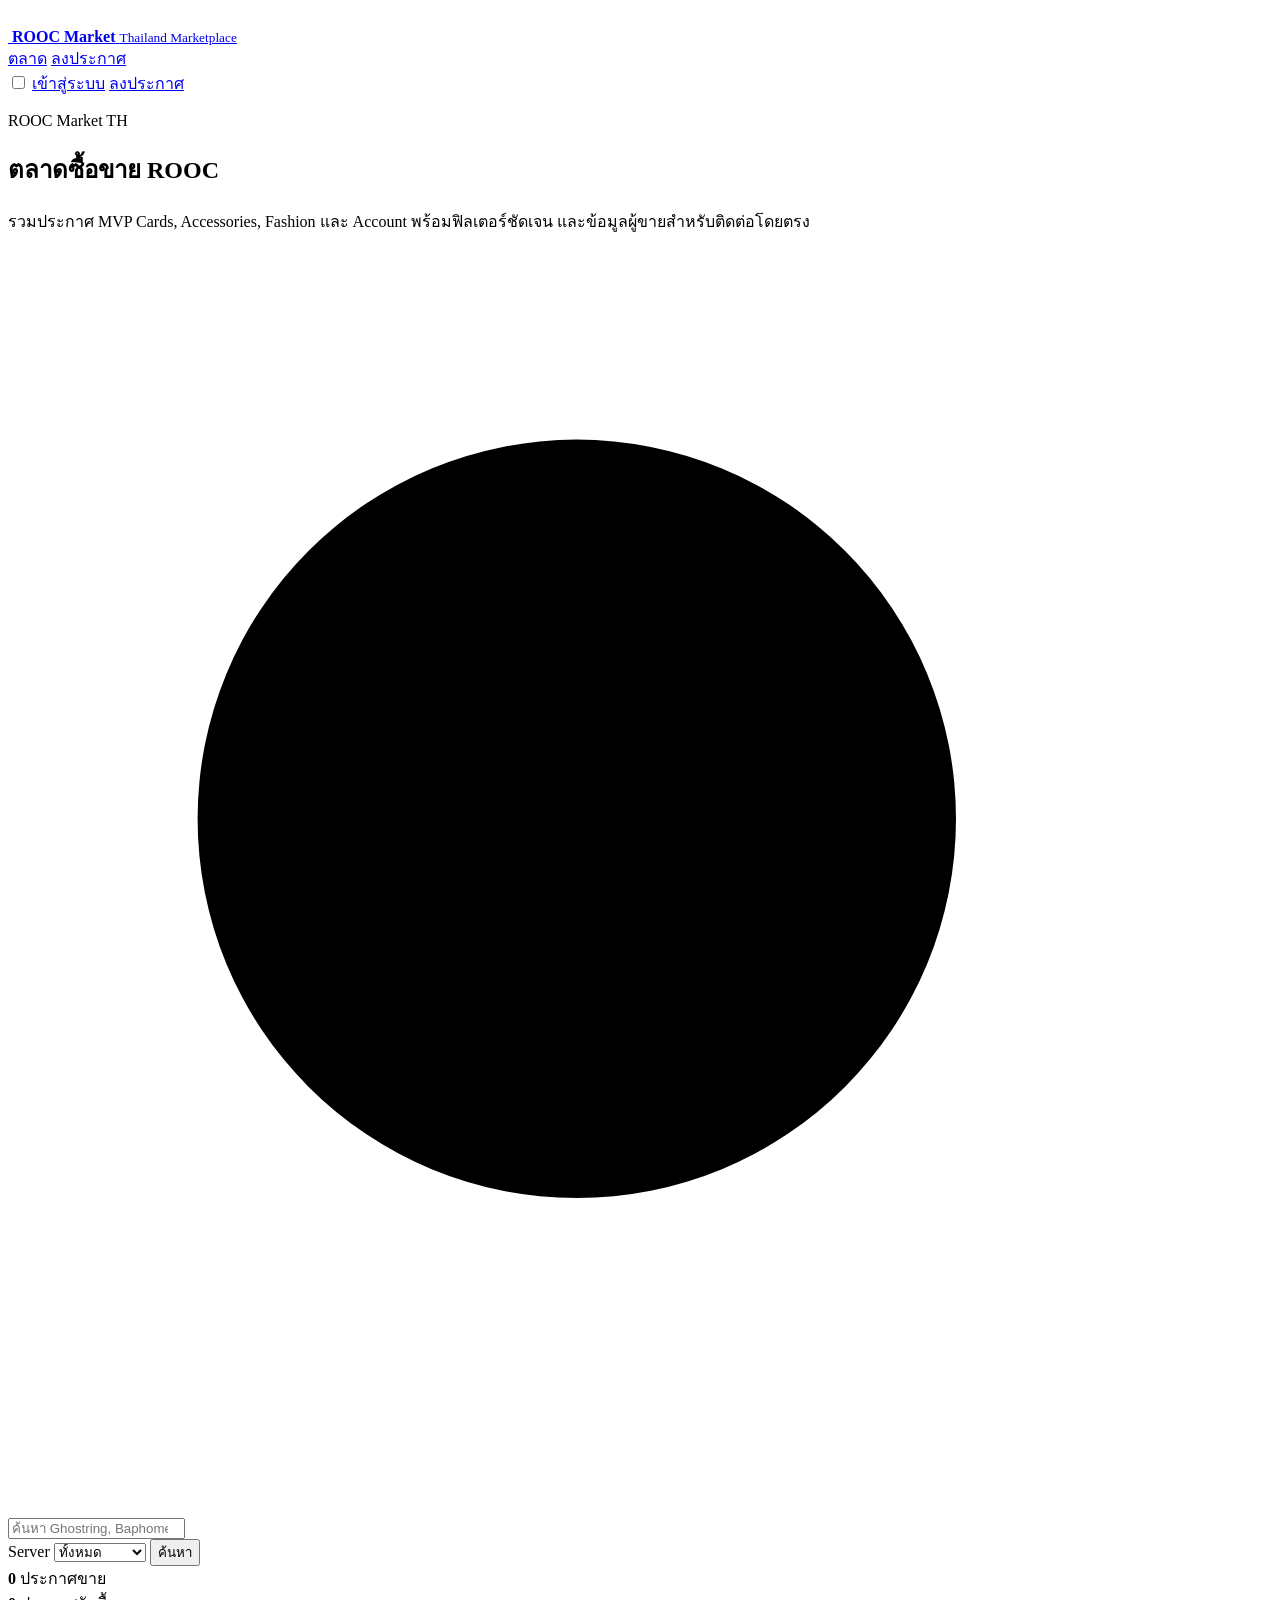
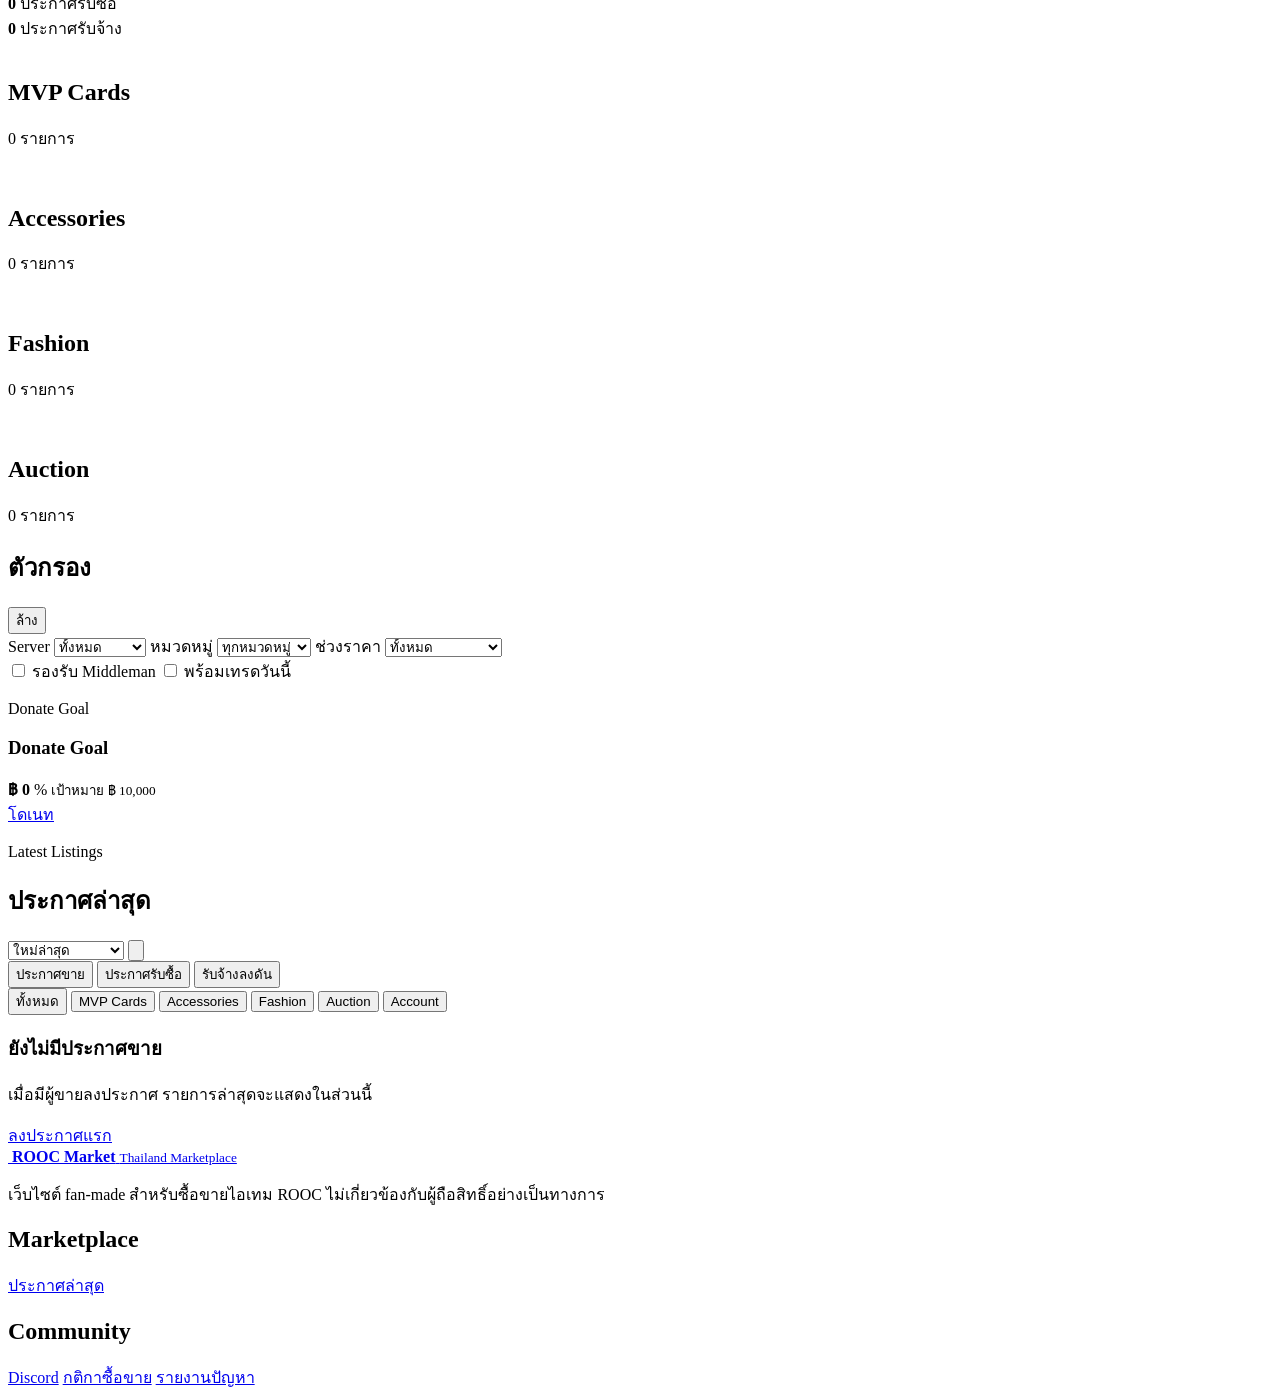
==== commit 793b5d93: "Add files via upload" ====
--- a/index.html
+++ b/index.html
@@ -8,71 +8,27 @@
       content="ROOC Market TH ตลาดกลางซื้อขายไอเทม Ragnarok Origin Classic สำหรับผู้เล่นไทย"
     />
     <title>ROOC Market TH</title>
-    <link rel="icon" type="image/png" sizes="32x32" href="assets/site-icons/rooc-icon-32.png" />
-    <link rel="icon" type="image/png" sizes="192x192" href="assets/site-icons/rooc-icon-192.png" />
-    <link rel="apple-touch-icon" sizes="180x180" href="assets/site-icons/rooc-icon-180.png" />
+    <link rel="icon" type="image/png" href="https://qgzkoraxaszvdxvasgqz.supabase.co/storage/v1/object/public/marketplace-assets/site_assets/site-logo_1781355043941.png" />
+    <link rel="apple-touch-icon" href="https://qgzkoraxaszvdxvasgqz.supabase.co/storage/v1/object/public/marketplace-assets/site_assets/site-logo_1781355043941.png" />
     <link rel="stylesheet" href="styles.css" />
     <style>
-      /* Force Fix for Mobile Layout */
-      @media (max-width: 480px) {
-        html, body {
-          width: 100% !important;
-          max-width: 100% !important;
-          overflow-x: hidden !important;
-          position: relative !important;
-          margin: 0 !important;
-          padding: 0 !important;
-        }
-        .site-header {
-          width: 100% !important;
-          overflow: hidden !important;
-        }
-        .nav {
-          display: flex !important;
-          justify-content: space-between !important;
-          align-items: center !important;
-          padding: 0 12px !important;
-          min-height: 64px !important;
-          width: 100% !important;
-          box-sizing: border-box !important;
-        }
-        .nav-links {
-          display: none !important;
-        }
-        .brand {
-          flex-shrink: 1 !important;
-          min-width: 0 !important;
-        }
-        .brand span strong {
-          font-size: 14px !important;
-          white-space: nowrap !important;
-        }
-        .nav-actions {
-          flex-shrink: 0 !important;
-          gap: 6px !important;
-        }
-        .user-menu-trigger span {
-          display: none !important; /* ซ่อนชื่อผู้ใช้บนมือถือเพื่อเพิ่มพื้นที่ให้เมนูอื่น */
-        }
-        .btn-primary {
-          padding: 0 10px !important;
-          font-size: 12px !important;
-          min-height: 36px !important;
-        }
-        .auth-link {
-          display: none !important; /* ซ่อนปุ่มเข้าสู่ระบบถ้ามีปุ่มลงประกาศแล้ว */
-        }
+      body {
+        animation: pageFadeIn 0.6s ease-out forwards;
+      }
+      @keyframes pageFadeIn {
+        from { opacity: 0; }
+        to { opacity: 1; }
       }
     </style>
     <script src="https://cdn.jsdelivr.net/npm/@supabase/supabase-js@2"></script>
-    <script src="supabase-config.js?v=20260609-hero-sponsor"></script>
+    <script src="supabase-config.js?v=20260614-logo-cache"></script>
   </head>
   <body>
     <div class="floating-elements" id="floatingElements"></div>
     <header class="site-header">
       <nav class="shell nav">
         <a class="brand" href="#" aria-label="ROOC Market TH">
-          <span class="brand-mark"><img src="assets/site-icons/rooc-icon-64.png" alt="" /></span>
+          <span class="brand-mark"><img src="https://qgzkoraxaszvdxvasgqz.supabase.co/storage/v1/object/public/marketplace-assets/site_assets/site-logo_1781355043941.png" alt="" /></span>
           <span>
             <strong>ROOC Market</strong>
             <small>Thailand Marketplace</small>
@@ -81,9 +37,9 @@
 
         <div class="nav-links" aria-label="เมนูหลัก">
           <a href="#market">ตลาด</a>
-          <a href="#categories">หมวดหมู่</a>
+          
           <a href="post.html">ลงประกาศ</a>
-          <a class="my-listings-link" href="my-listings.html" hidden>ประกาศของฉัน</a>
+          <a class="my-listings-link" href="store.html" hidden>ร้านค้าของฉัน</a>
           <a class="admin-link" href="admin.html" hidden>Admin</a>
         </div>
 
@@ -200,15 +156,24 @@
             <p><span id="accessoriesListingCount">0</span> รายการ</p>
           </div>
         </article>
-        <article>
-          <span class="category-icon">
-            <img src="assets/category-icons/fashion-c.png" alt="" />
-          </span>
-          <div>
+        <article>
+          <span class="category-icon">
+            <img src="assets/category-icons/fashion-c.png" alt="" />
+          </span>
+          <div>
             <h2>Fashion</h2>
             <p><span id="fashionListingCount">0</span> รายการ</p>
-          </div>
-        </article>
+          </div>
+        </article>
+        <article>
+          <span class="category-icon">
+            <img src="assets/category-icons/auction-a.png" alt="" />
+          </span>
+          <div>
+            <h2>Auction</h2>
+            <p><span id="auctionListingCount">0</span> รายการ</p>
+          </div>
+        </article>
 <!-- Account Category Removed -->
       </section>
 
@@ -253,6 +218,7 @@
               <option value="mvp">MVP Cards</option>
               <option value="accessories">Accessories</option>
               <option value="fashion">Fashion</option>
+              <option value="auction">Auction</option>
               <option value="account">Account</option>
             </select>
           </label>
@@ -276,20 +242,16 @@
         </aside>
 
         <section class="listings">
-<div class="section-head">
-            <div class="section-title-group">
-              <div class="title-block">
+          <div class="section-head">
+            <div style="display: flex; align-items: center; flex-wrap: wrap; gap: 10px;">
+              <div>
                 <p class="eyebrow">Latest Listings</p>
                 <h2>ประกาศล่าสุด</h2>
               </div>
               <div class="live-activity-container" id="liveActivityFeed" style="display: none;">
-                <div class="live-indicator">
-                  <div class="live-dot"></div>
-                  <span class="live-label">Live</span>
-                </div>
-                <div class="live-content-wrapper">
-                  <div class="live-content" id="liveActivityContent">กำลังโหลดกิจกรรมล่าสุด...</div>
-                </div>
+                <div class="live-dot"></div>
+                <span class="live-label">Live</span>
+                <div class="live-content" id="liveActivityContent">กำลังโหลดกิจกรรมล่าสุด...</div>
               </div>
             </div>
             <div class="listing-tools">
@@ -318,6 +280,7 @@
               <button type="button" data-category="mvp">MVP Cards</button>
               <button type="button" data-category="accessories">Accessories</button>
               <button type="button" data-category="fashion">Fashion</button>
+              <button type="button" data-category="auction">Auction</button>
               <button type="button" data-category="account">Account</button>
             </div>
           </div>
@@ -399,7 +362,7 @@
       <div class="shell footer-grid">
         <div>
           <a class="brand" href="#" aria-label="ROOC Market TH">
-            <span class="brand-mark"><img src="assets/site-icons/rooc-icon-64.png" alt="" /></span>
+            <span class="brand-mark"><img src="https://qgzkoraxaszvdxvasgqz.supabase.co/storage/v1/object/public/marketplace-assets/site_assets/site-logo_1781355043941.png" alt="" /></span>
             <span>
               <strong>ROOC Market</strong>
               <small>Thailand Marketplace</small>
@@ -410,7 +373,7 @@
         <div>
           <h2>Marketplace</h2>
           <a href="#market">ประกาศล่าสุด</a>
-          <a href="#categories">หมวดหมู่</a>
+          
         </div>
         <div>
           <h2>Community</h2>
@@ -425,6 +388,7 @@
         mvp: "MVP Cards",
         accessories: "Accessories",
         fashion: "Fashion",
+        auction: "Auction",
         account: "Account"
       };
       const appConfig = window.ROOC_SUPABASE || {};
@@ -467,6 +431,7 @@
           mvp: document.querySelector("#mvpListingCount"),
           accessories: document.querySelector("#accessoriesListingCount"),
           fashion: document.querySelector("#fashionListingCount"),
+          auction: document.querySelector("#auctionListingCount"),
           account: document.querySelector("#accountListingCount")
         };
         const totalTarget = document.querySelector("#totalListingCount");
@@ -497,7 +462,7 @@
 
           if (!data) return;
 
-          const counts = { mvp: 0, accessories: 0, fashion: 0, account: 0 };
+          const counts = { mvp: 0, accessories: 0, fashion: 0, auction: 0, account: 0 };
           data.forEach((listing) => {
             if (counts[listing.category] !== undefined) counts[listing.category] += 1;
           });
@@ -564,6 +529,7 @@
             const profileUrl = getListingProfileUrl(listing);
             const discordId = getListingDiscordId(listing);
             const sellerName = listing.seller_name || "ผู้ขาย ROOC";
+            const sellerUserId = listing.user_id || "";
             const galleryData = listing.category === "account"
               ? ` data-account-gallery="${escapeHtml(encodeURIComponent(JSON.stringify(listingImages)))}" data-account-title="${escapeHtml(title)}"`
               : "";
@@ -581,8 +547,8 @@
               : listing.description || "";
 
             return `
-              <article class="listing-card">
-                <div class="${mediaClass}"${galleryData}>
+			              <article class="listing-card${listing.card_background && listing.card_background !== 'default' ? " " + listing.card_background : ""}">
+	                <div class="${mediaClass}"${galleryData}>
                   <img src="${escapeHtml(listingImages[0])}" alt="" />
                   ${listing.category === "account" && listingImages.length > 1 ? `
                     <div class="account-gallery-count">${listingImages.length} รูป</div>
@@ -595,7 +561,10 @@
                 <h3>${escapeHtml(title)}</h3>
                 <p>${escapeHtml(description)}</p>
                 <div class="price-row">
-                  <strong>฿ ${formattedPrice}</strong>
+                  <div style="display: flex; flex-direction: column; gap: 4px;">
+                    <strong>฿ ${formattedPrice}</strong>
+                    ${sellerUserId ? `<a href="store.html?id=${sellerUserId}" class="seller-store-link" style="font-size: 11px; color: var(--muted); text-decoration: none; display: flex; align-items: center; gap: 4px;">🏪 ดูร้านค้า: ${escapeHtml(sellerName)}</a>` : `<span style="font-size: 11px; color: var(--muted);">👤 ${escapeHtml(sellerName)}</span>`}
+                  </div>
                   <button class="btn btn-small contact-seller-button" type="button" data-title="${escapeHtml(title)}" data-contact="${escapeHtml(contact)}" data-profile-url="${escapeHtml(profileUrl)}" data-discord-id="${escapeHtml(discordId)}" data-seller-name="${escapeHtml(sellerName)}">ติดต่อผู้ขาย</button>
                 </div>
               </article>
@@ -668,8 +637,14 @@
         return getContactProfileUrl(listing.contact);
       }
 
+      function mountModalAtViewportRoot(modal) {
+        if (!modal || modal.parentElement === document.documentElement) return;
+        document.documentElement.appendChild(modal);
+      }
+
       function openSellerContact(title, contact, profileUrlOverride = "", sellerName = "", discordIdOverride = "") {
         if (!sellerContactModal || !sellerContactItem || !sellerContactValue || !sellerContactLink || !sellerContactCopy) return;
+        mountModalAtViewportRoot(sellerContactModal);
         const discordId = String(discordIdOverride || getDiscordIdFromContact(profileUrlOverride) || getDiscordIdFromContact(contact)).trim();
         const profileUrl = profileUrlOverride || (discordId ? `https://discord.com/users/${discordId}` : "") || getContactProfileUrl(contact);
         activeSellerName = sellerName || "";
@@ -796,6 +771,7 @@
 
       function openAccountImageModal(images, title = "รูปประกาศ Account", startIndex = 0) {
         if (!accountImageModal || !Array.isArray(images) || !images.length) return;
+        mountModalAtViewportRoot(accountImageModal);
         activeAccountImages = images.filter(Boolean);
         activeAccountImageIndex = Math.max(0, Number(startIndex) || 0);
         accountImageTitle.textContent = title || "รูปประกาศ Account";
